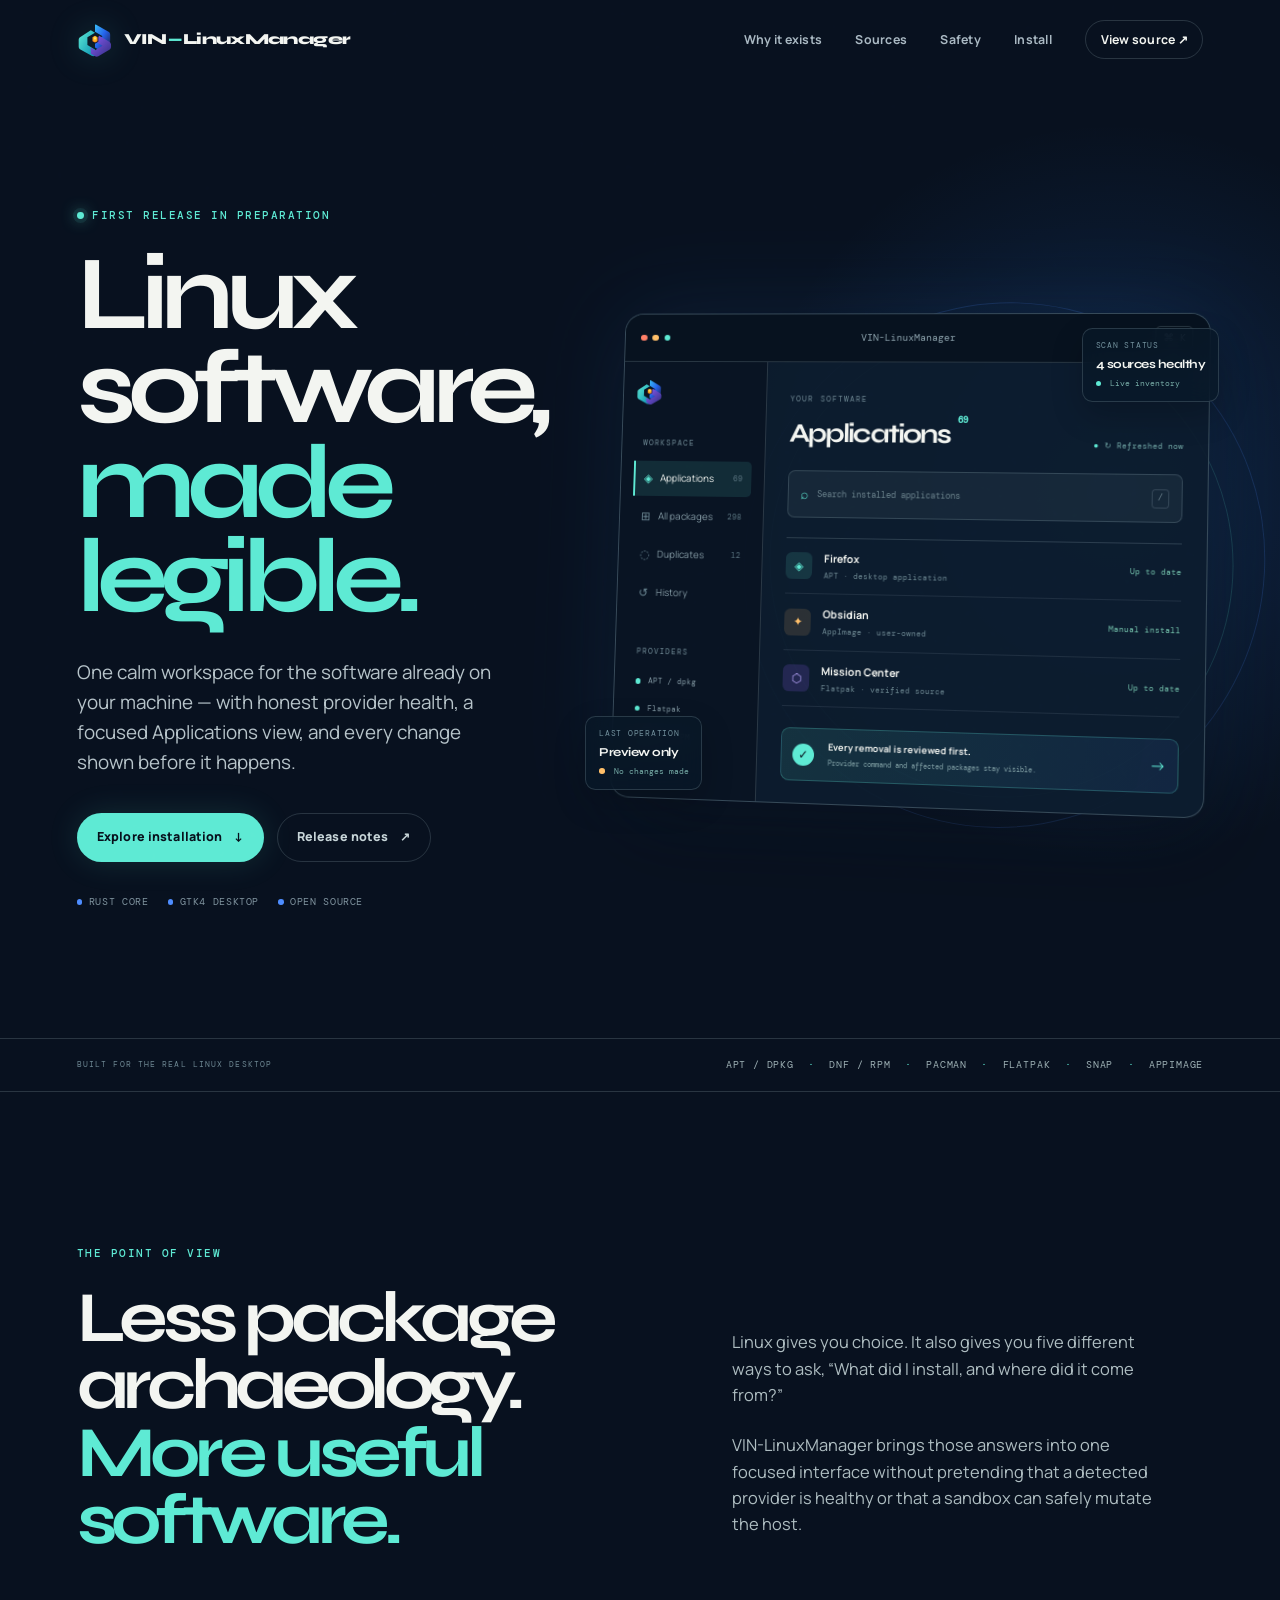
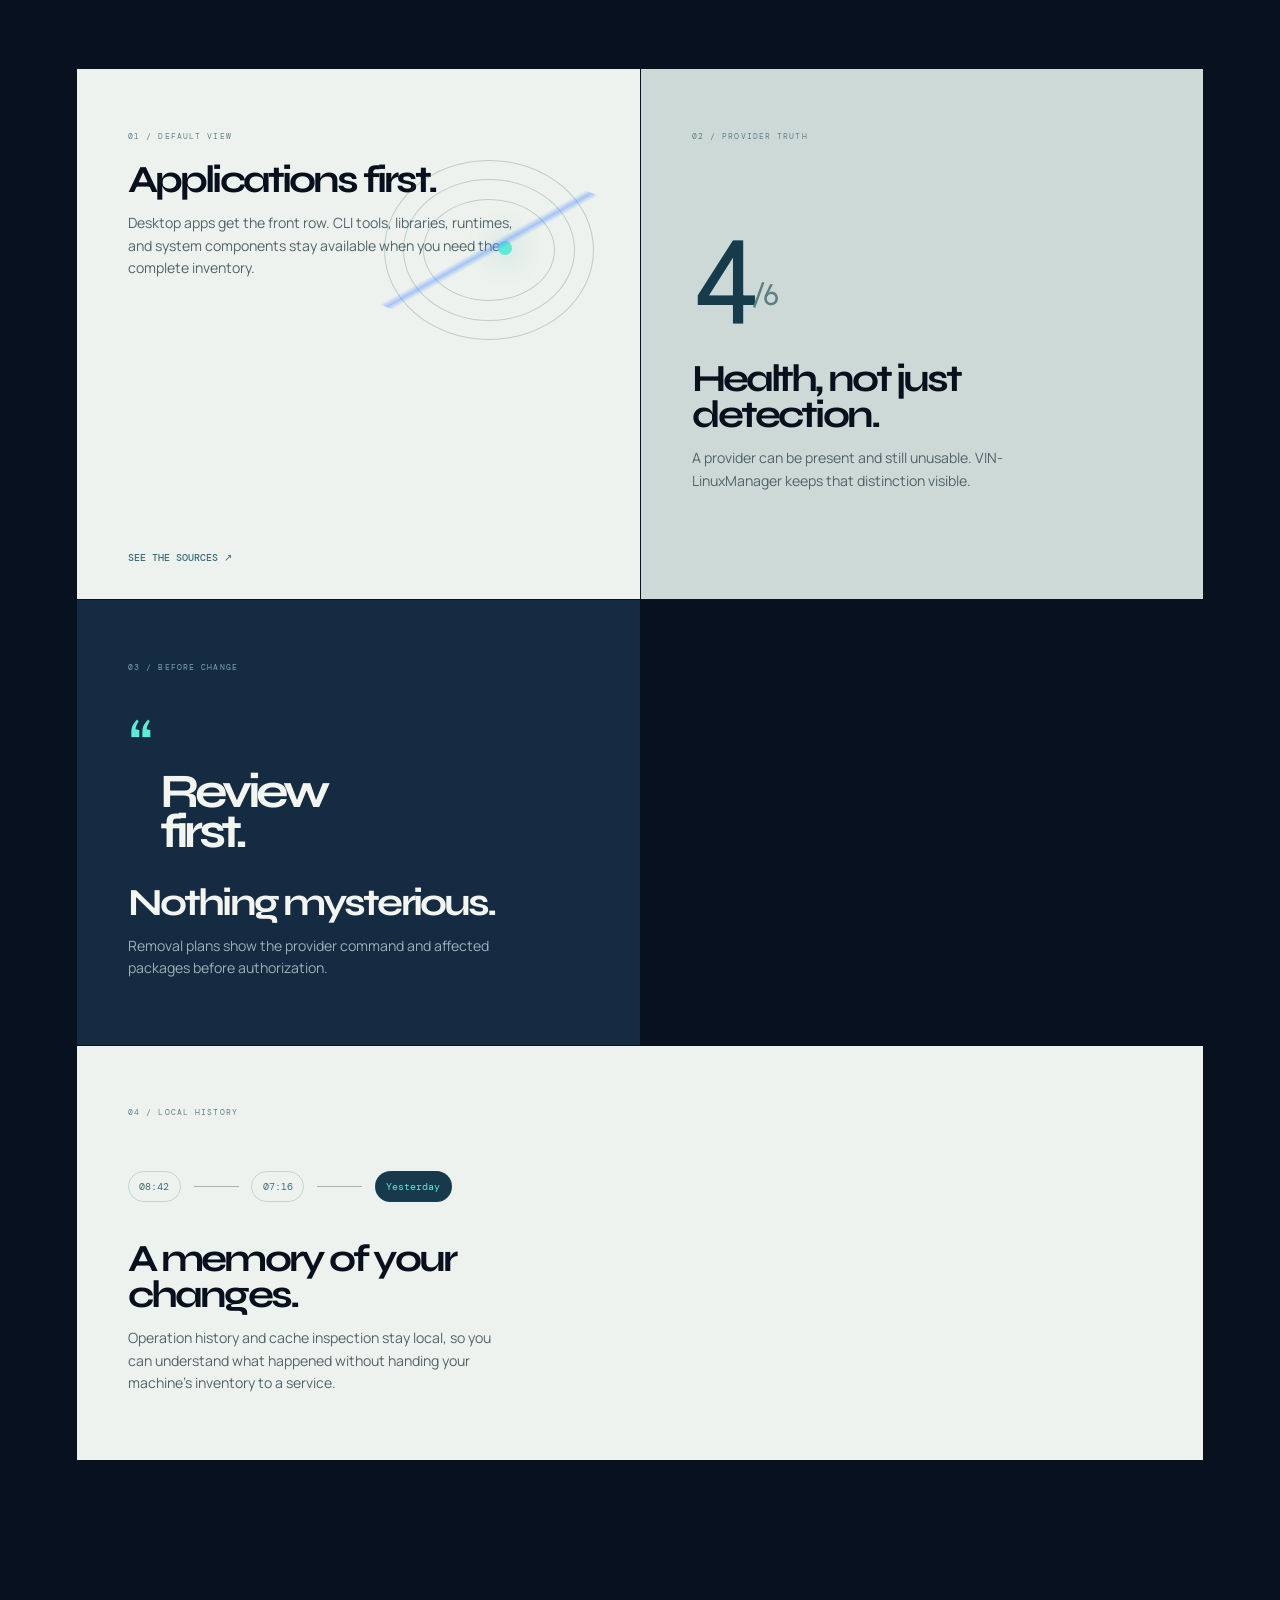
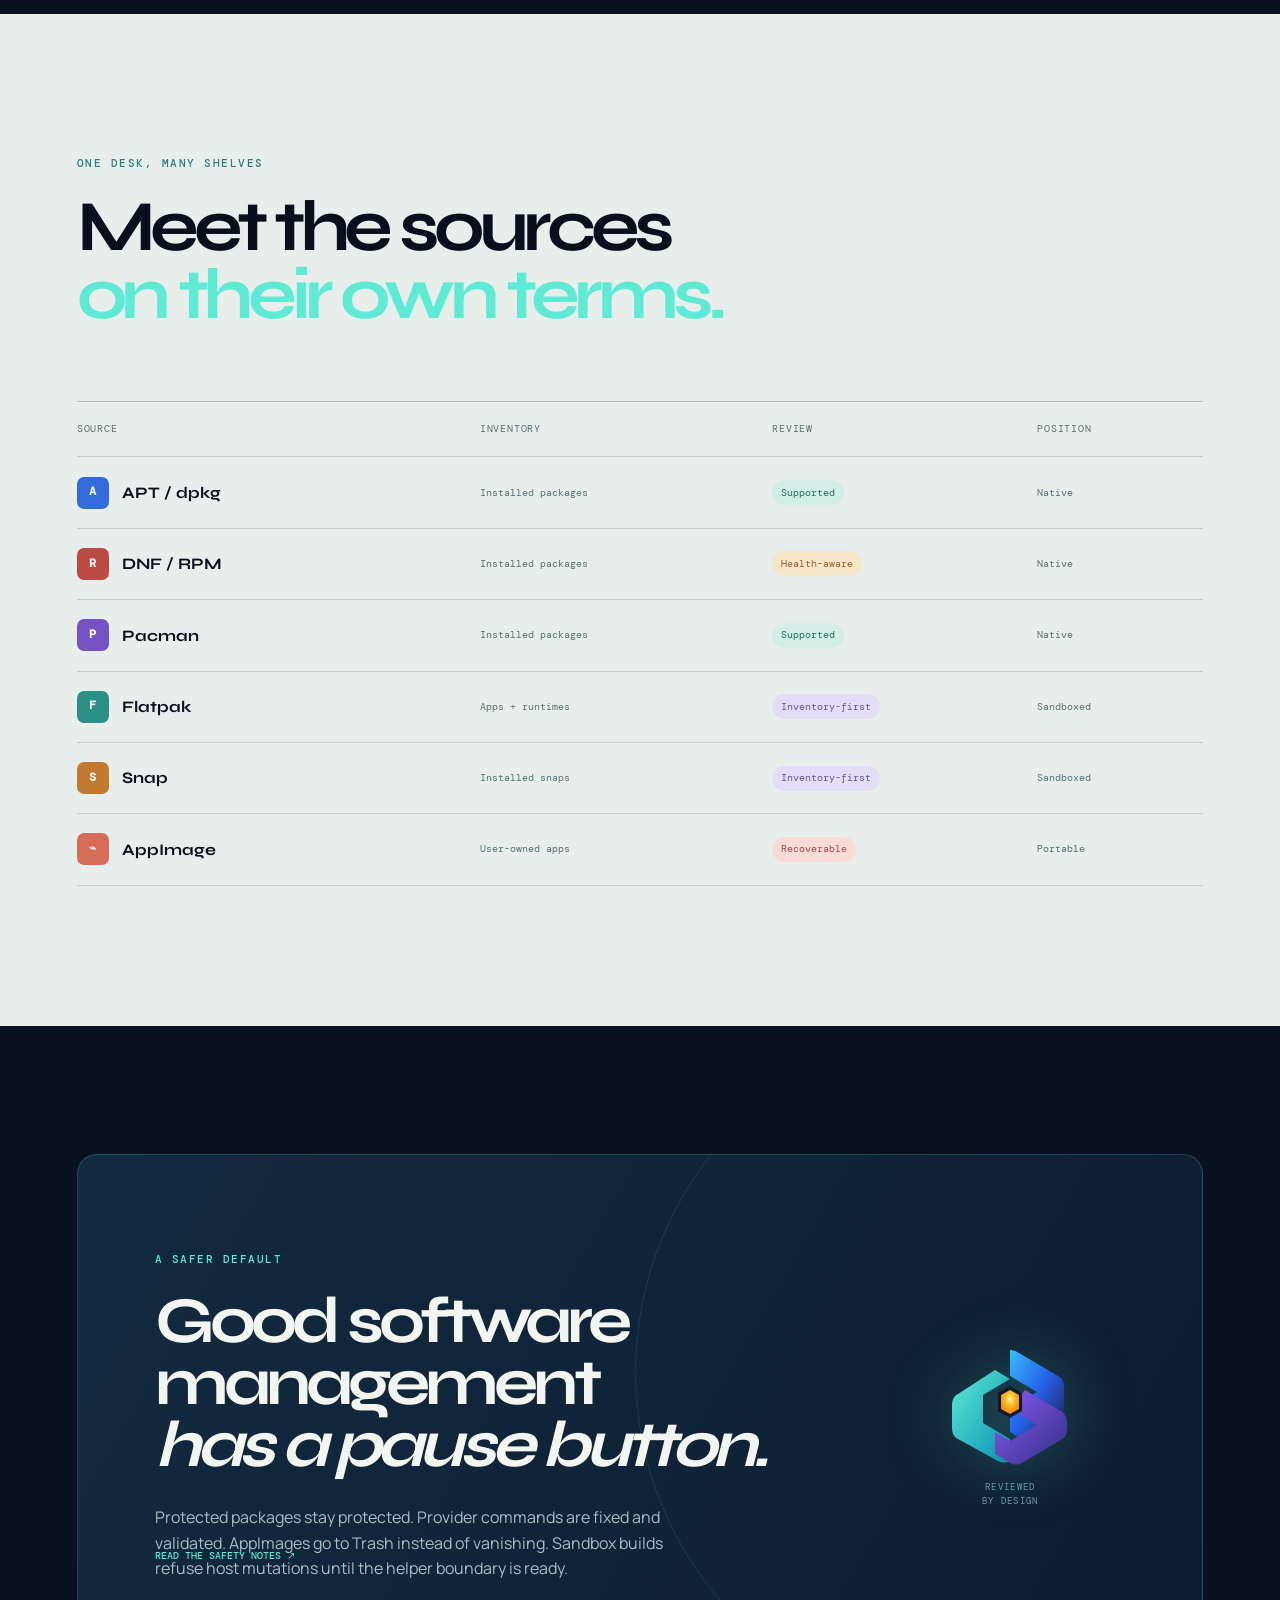
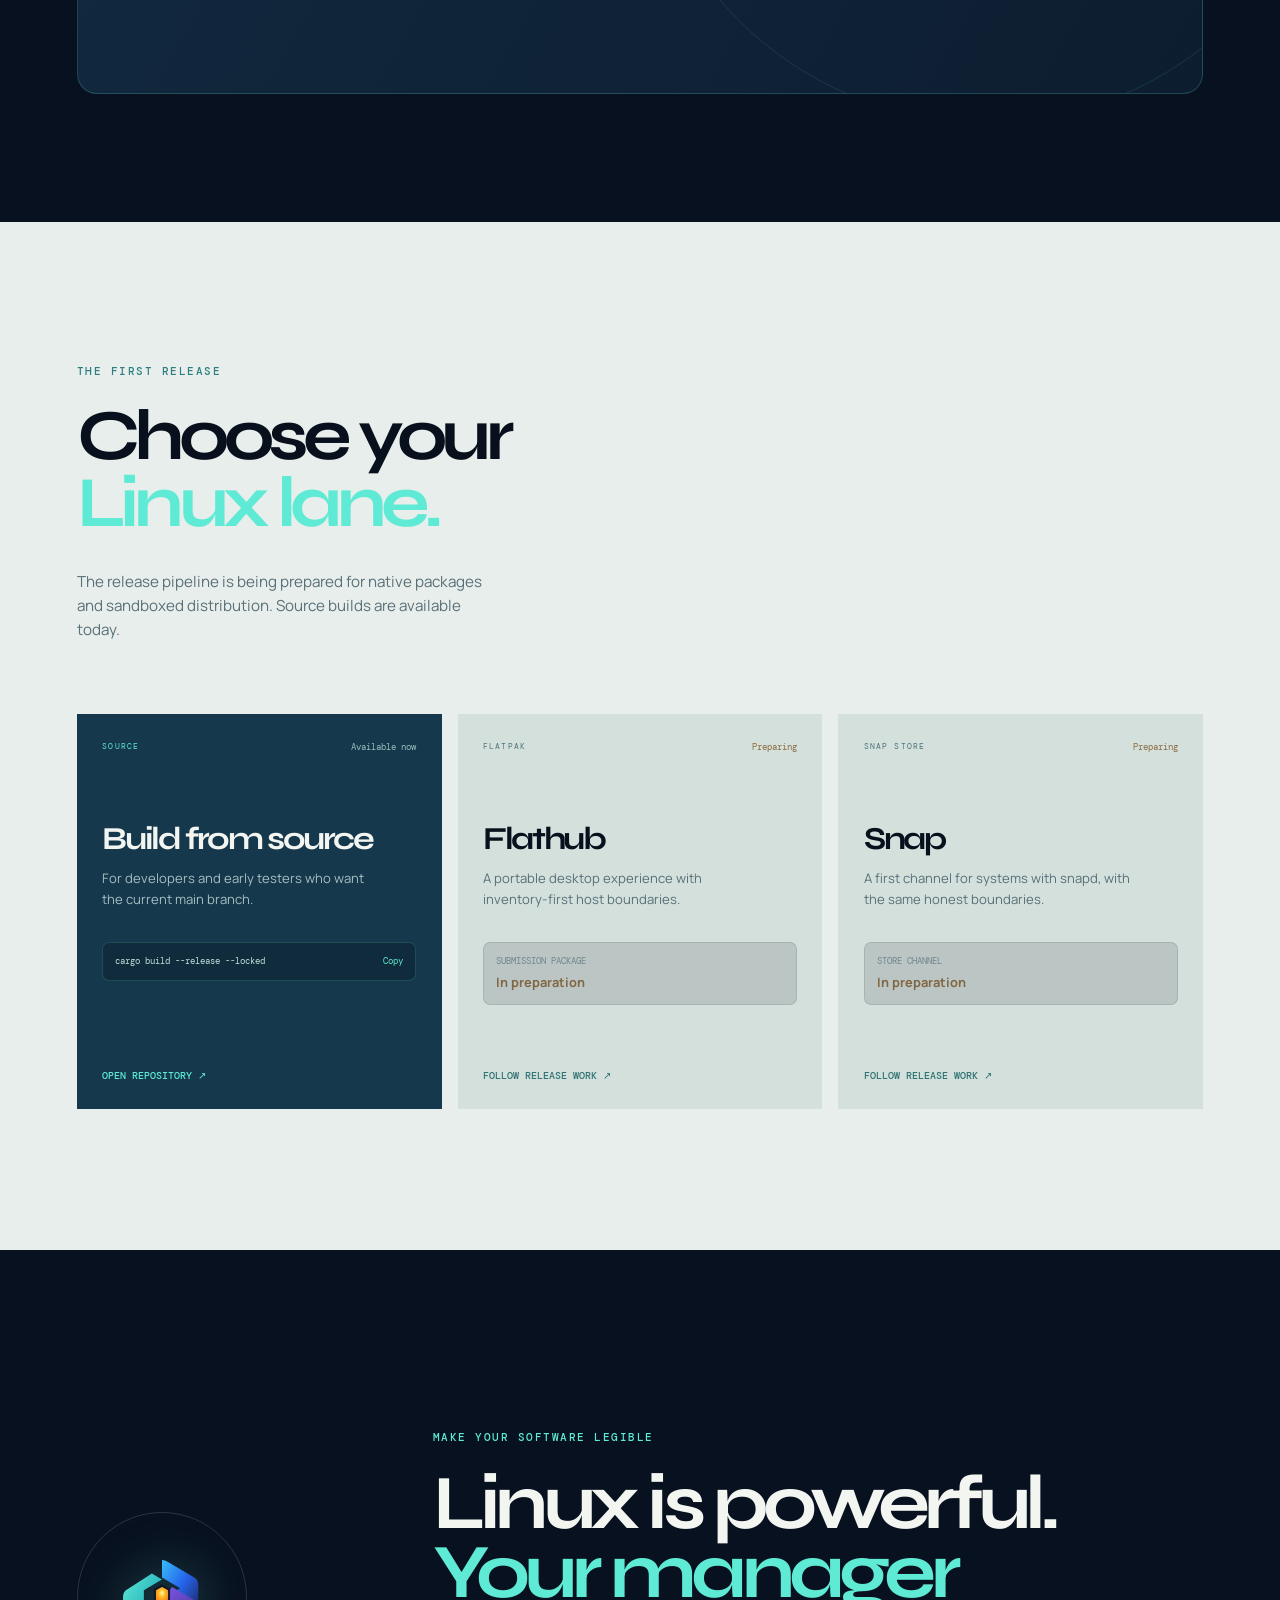
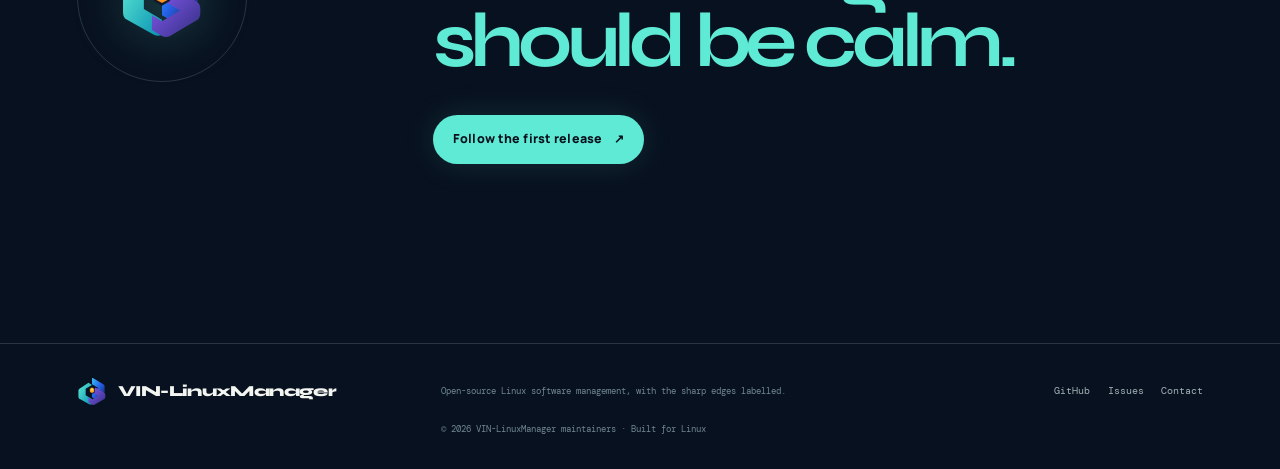
==== website/index.html @ e7233d34 "Prepare VIN-LinuxManager first release and website Add the public product site, GitHub Pages workflo" ====
<!doctype html>
<html lang="en">
  <head>
    <meta charset="utf-8" />
    <meta name="viewport" content="width=device-width, initial-scale=1" />
    <meta name="theme-color" content="#08111f" />
    <meta
      name="description"
      content="VIN-LinuxManager is a focused Linux software manager for discovering, understanding, and safely managing software across native and sandboxed sources."
    />
    <title>VIN-LinuxManager — Linux software, made legible</title>
    <link rel="preconnect" href="https://fonts.googleapis.com" />
    <link rel="preconnect" href="https://fonts.gstatic.com" crossorigin />
    <link
      href="https://fonts.googleapis.com/css2?family=DM+Mono:wght@400;500&family=Manrope:wght@400;500;600;700;800&family=Syne:wght@600;700;800&display=swap"
      rel="stylesheet"
    />
    <link rel="icon" href="assets/vin-linuxmanager-mark.svg" type="image/svg+xml" />
    <link rel="stylesheet" href="styles.css" />
  </head>
  <body>
    <a class="skip-link" href="#main-content">Skip to content</a>
    <div class="site-shell">
      <header class="site-header" data-header>
        <a class="brand" href="#top" aria-label="VIN-LinuxManager home">
          <img src="assets/vin-linuxmanager-mark.svg" alt="" width="36" height="36" />
          <span>VIN<span class="brand-dash">—</span>LinuxManager</span>
        </a>
        <button class="menu-toggle" type="button" aria-expanded="false" aria-controls="site-nav">
          <span>Menu</span>
          <span class="menu-icon" aria-hidden="true"><i></i><i></i></span>
        </button>
        <nav id="site-nav" class="site-nav" aria-label="Main navigation">
          <a href="#why">Why it exists</a>
          <a href="#sources">Sources</a>
          <a href="#safety">Safety</a>
          <a href="#install">Install</a>
          <a class="nav-cta" href="https://github.com/techmigosglobal/LinuxAppManager" target="_blank" rel="noreferrer">View source <span aria-hidden="true">↗</span></a>
        </nav>
      </header>

      <main id="main-content">
        <section class="hero section-pad" id="top">
          <div class="hero-copy reveal">
            <p class="eyebrow"><span class="pulse-dot"></span> First release in preparation</p>
            <h1>Linux software,<br /><em>made legible.</em></h1>
            <p class="hero-lede">
              One calm workspace for the software already on your machine — with
              honest provider health, a focused Applications view, and every
              change shown before it happens.
            </p>
            <div class="hero-actions">
              <a class="button button-primary" href="#install">Explore installation <span aria-hidden="true">↓</span></a>
              <a class="button button-quiet" href="https://github.com/techmigosglobal/LinuxAppManager/releases" target="_blank" rel="noreferrer">Release notes <span aria-hidden="true">↗</span></a>
            </div>
            <div class="hero-meta">
              <span><i></i> Rust core</span>
              <span><i></i> GTK4 desktop</span>
              <span><i></i> Open source</span>
            </div>
          </div>

          <div class="hero-stage reveal reveal-delay-2" aria-label="VIN-LinuxManager interface preview">
            <div class="orbit orbit-one"></div>
            <div class="orbit orbit-two"></div>
            <div class="hero-badge badge-top"><span class="badge-kicker">SCAN STATUS</span><strong>4 sources healthy</strong><span class="badge-signal"><i></i> Live inventory</span></div>
            <div class="app-window" data-tilt>
              <div class="window-bar">
                <div class="window-dots"><i></i><i></i><i></i></div>
                <span>VIN-LinuxManager</span>
                <span class="window-command">⌘ K</span>
              </div>
              <div class="window-body">
                <aside class="window-sidebar">
                  <div class="sidebar-logo"><img src="assets/vin-linuxmanager-mark.svg" alt="" width="28" height="28" /></div>
                  <span class="sidebar-label">WORKSPACE</span>
                  <span class="sidebar-item active"><b>◈</b> Applications <small>69</small></span>
                  <span class="sidebar-item"><b>⊞</b> All packages <small>298</small></span>
                  <span class="sidebar-item"><b>◌</b> Duplicates <small>12</small></span>
                  <span class="sidebar-item"><b>↺</b> History</span>
                  <span class="sidebar-label sidebar-label-bottom">PROVIDERS</span>
                  <span class="provider-mini"><i class="provider-dot green"></i> APT / dpkg</span>
                  <span class="provider-mini"><i class="provider-dot green"></i> Flatpak</span>
                  <span class="provider-mini"><i class="provider-dot amber"></i> DNF / RPM</span>
                </aside>
                <div class="window-content">
                  <div class="content-heading"><div><span class="content-overline">YOUR SOFTWARE</span><h2>Applications <sup>69</sup></h2></div><span class="refresh-chip">↻ Refreshed now</span></div>
                  <div class="search-line"><span>⌕</span><span>Search installed applications</span><kbd>/</kbd></div>
                  <div class="app-list">
                    <div class="app-entry"><span class="app-symbol symbol-cyan">◈</span><span><strong>Firefox</strong><small>APT · desktop application</small></span><em>Up to date</em></div>
                    <div class="app-entry"><span class="app-symbol symbol-amber">✦</span><span><strong>Obsidian</strong><small>AppImage · user-owned</small></span><em>Manual install</em></div>
                    <div class="app-entry"><span class="app-symbol symbol-violet">⬡</span><span><strong>Mission Center</strong><small>Flatpak · verified source</small></span><em>Up to date</em></div>
                  </div>
                  <div class="review-card"><span class="review-icon">✓</span><span><strong>Every removal is reviewed first.</strong><small>Provider command and affected packages stay visible.</small></span><span class="review-arrow">→</span></div>
                </div>
              </div>
            </div>
            <div class="hero-badge badge-bottom"><span class="badge-kicker">LAST OPERATION</span><strong>Preview only</strong><span class="badge-signal"><i class="amber-dot"></i> No changes made</span></div>
          </div>
        </section>

        <div class="source-ribbon" aria-label="Supported software sources">
          <span class="ribbon-label">BUILT FOR THE REAL LINUX DESKTOP</span>
          <div class="ribbon-sources"><span>APT / DPKG</span><b>·</b><span>DNF / RPM</span><b>·</b><span>PACMAN</span><b>·</b><span>FLATPAK</span><b>·</b><span>SNAP</span><b>·</b><span>APPIMAGE</span></div>
        </div>

        <section class="intro section-pad" id="why">
          <div class="section-heading reveal"><p class="eyebrow">The point of view</p><h2>Less package archaeology.<br /><span>More useful software.</span></h2></div>
          <div class="intro-copy reveal reveal-delay-1"><p>Linux gives you choice. It also gives you five different ways to ask, “What did I install, and where did it come from?”</p><p>VIN-LinuxManager brings those answers into one focused interface without pretending that a detected provider is healthy or that a sandbox can safely mutate the host.</p></div>
        </section>

        <section class="feature-grid section-pad">
          <article class="feature-card feature-card-large reveal"><span class="feature-index">01 / DEFAULT VIEW</span><div class="feature-art art-radar"><span></span><span></span><span></span><i></i></div><h3>Applications first.</h3><p>Desktop apps get the front row. CLI tools, libraries, runtimes, and system components stay available when you need the complete inventory.</p><a href="#sources">See the sources <span aria-hidden="true">↗</span></a></article>
          <article class="feature-card reveal reveal-delay-1"><span class="feature-index">02 / PROVIDER TRUTH</span><div class="feature-number">4<span>/6</span></div><h3>Health, not just detection.</h3><p>A provider can be present and still unusable. VIN-LinuxManager keeps that distinction visible.</p></article>
          <article class="feature-card feature-card-dark reveal reveal-delay-2"><span class="feature-index">03 / BEFORE CHANGE</span><div class="feature-quote">“<br /><strong>Review<br />first.</strong></div><h3>Nothing mysterious.</h3><p>Removal plans show the provider command and affected packages before authorization.</p></article>
          <article class="feature-card feature-card-wide reveal"><span class="feature-index">04 / LOCAL HISTORY</span><div class="history-art"><span>08:42</span><i></i><span>07:16</span><i></i><span>Yesterday</span></div><h3>A memory of your changes.</h3><p>Operation history and cache inspection stay local, so you can understand what happened without handing your machine’s inventory to a service.</p></article>
        </section>

        <section class="sources-section section-pad" id="sources">
          <div class="section-heading reveal"><p class="eyebrow">One desk, many shelves</p><h2>Meet the sources<br /><span>on their own terms.</span></h2></div>
          <div class="source-table reveal reveal-delay-1">
            <div class="source-row source-row-head"><span>Source</span><span>Inventory</span><span>Review</span><span>Position</span></div>
            <div class="source-row"><span class="source-name"><i class="source-mark mark-blue">A</i> APT / dpkg</span><span>Installed packages</span><span class="status status-ready">Supported</span><span>Native</span></div>
            <div class="source-row"><span class="source-name"><i class="source-mark mark-red">R</i> DNF / RPM</span><span>Installed packages</span><span class="status status-health">Health-aware</span><span>Native</span></div>
            <div class="source-row"><span class="source-name"><i class="source-mark mark-purple">P</i> Pacman</span><span>Installed packages</span><span class="status status-ready">Supported</span><span>Native</span></div>
            <div class="source-row"><span class="source-name"><i class="source-mark mark-mint">F</i> Flatpak</span><span>Apps + runtimes</span><span class="status status-limited">Inventory-first</span><span>Sandboxed</span></div>
            <div class="source-row"><span class="source-name"><i class="source-mark mark-amber">S</i> Snap</span><span>Installed snaps</span><span class="status status-limited">Inventory-first</span><span>Sandboxed</span></div>
            <div class="source-row"><span class="source-name"><i class="source-mark mark-coral">⌁</i> AppImage</span><span>User-owned apps</span><span class="status status-recover">Recoverable</span><span>Portable</span></div>
          </div>
        </section>

        <section class="safety-section section-pad" id="safety">
          <div class="safety-panel reveal">
            <div class="safety-copy"><p class="eyebrow">A safer default</p><h2>Good software management<br /><em>has a pause button.</em></h2><p>Protected packages stay protected. Provider commands are fixed and validated. AppImages go to Trash instead of vanishing. Sandbox builds refuse host mutations until the helper boundary is ready.</p><a class="text-link" href="https://github.com/techmigosglobal/LinuxAppManager/blob/main/docs/TESTING.md" target="_blank" rel="noreferrer">Read the safety notes <span aria-hidden="true">↗</span></a></div>
            <div class="safety-seal"><img src="assets/vin-linuxmanager-mark.svg" alt="" width="128" height="128" /><span>REVIEWED<br />BY DESIGN</span></div>
          </div>
        </section>

        <section class="install-section section-pad" id="install">
          <div class="section-heading reveal"><p class="eyebrow">The first release</p><h2>Choose your<br /><span>Linux lane.</span></h2><p class="heading-note">The release pipeline is being prepared for native packages and sandboxed distribution. Source builds are available today.</p></div>
          <div class="install-grid reveal reveal-delay-1">
            <article class="install-card install-card-featured"><div class="install-card-top"><span class="install-label">SOURCE</span><span class="install-status">Available now</span></div><h3>Build from source</h3><p>For developers and early testers who want the current main branch.</p><div class="code-block"><code>cargo build --release --locked</code><button class="copy-command" type="button" data-copy="cargo build --release --locked" aria-label="Copy source build command">Copy</button></div><a href="https://github.com/techmigosglobal/LinuxAppManager" target="_blank" rel="noreferrer">Open repository <span aria-hidden="true">↗</span></a></article>
            <article class="install-card"><div class="install-card-top"><span class="install-label">FLATPAK</span><span class="install-status status-planned">Preparing</span></div><h3>Flathub</h3><p>A portable desktop experience with inventory-first host boundaries.</p><div class="install-placeholder"><span>Submission package</span><strong>In preparation</strong></div><a href="https://github.com/techmigosglobal/LinuxAppManager/issues" target="_blank" rel="noreferrer">Follow release work <span aria-hidden="true">↗</span></a></article>
            <article class="install-card"><div class="install-card-top"><span class="install-label">SNAP STORE</span><span class="install-status status-planned">Preparing</span></div><h3>Snap</h3><p>A first channel for systems with snapd, with the same honest boundaries.</p><div class="install-placeholder"><span>Store channel</span><strong>In preparation</strong></div><a href="https://github.com/techmigosglobal/LinuxAppManager/issues" target="_blank" rel="noreferrer">Follow release work <span aria-hidden="true">↗</span></a></article>
          </div>
        </section>

        <section class="closing section-pad">
          <div class="closing-mark reveal"><img src="assets/vin-linuxmanager-mark.svg" alt="VIN-LinuxManager mark" width="86" height="86" /></div>
          <div class="closing-copy reveal reveal-delay-1"><p class="eyebrow">Make your software legible</p><h2>Linux is powerful.<br /><span>Your manager should be calm.</span></h2><a class="button button-primary" href="https://github.com/techmigosglobal/LinuxAppManager" target="_blank" rel="noreferrer">Follow the first release <span aria-hidden="true">↗</span></a></div>
        </section>
      </main>

      <footer class="site-footer section-pad">
        <div class="footer-brand"><img src="assets/vin-linuxmanager-mark.svg" alt="" width="30" height="30" /><span>VIN-LinuxManager</span></div>
        <p>Open-source Linux software management, with the sharp edges labelled.</p>
        <div class="footer-links"><a href="https://github.com/techmigosglobal/LinuxAppManager" target="_blank" rel="noreferrer">GitHub</a><a href="https://github.com/techmigosglobal/LinuxAppManager/issues" target="_blank" rel="noreferrer">Issues</a><a href="https://github.com/techmigosglobal/LinuxAppManager/issues/new" target="_blank" rel="noreferrer">Contact</a></div>
        <small>© 2026 VIN-LinuxManager maintainers · Built for Linux</small>
      </footer>
    </div>
    <script src="script.js" defer></script>
  </body>
</html>
---- website/styles.css ----
:root {
  --ink: #07101c;
  --night: #08111f;
  --night-2: #0d1b2e;
  --paper: #f3f5f1;
  --paper-muted: #b8c3c7;
  --line: rgba(190, 214, 219, .18);
  --cyan: #5eead4;
  --blue: #4e8dff;
  --amber: #ffbf69;
  --coral: #ff8068;
  --display: "Syne", "Avenir Next", sans-serif;
  --body: "Manrope", "Avenir Next", sans-serif;
  --mono: "DM Mono", "SFMono-Regular", monospace;
}

* { box-sizing: border-box; }
html { scroll-behavior: smooth; }
body { margin: 0; background: var(--night); color: var(--paper); font-family: var(--body); font-size: 16px; line-height: 1.6; }
body::before { content: ""; position: fixed; inset: 0; pointer-events: none; opacity: .11; z-index: 20; background-image: url("data:image/svg+xml,%3Csvg viewBox='0 0 180 180' xmlns='http://www.w3.org/2000/svg'%3E%3Cfilter id='n'%3E%3CfeTurbulence type='fractalNoise' baseFrequency='.75' numOctaves='3' stitchTiles='stitch'/%3E%3C/filter%3E%3Crect width='100%25' height='100%25' filter='url(%23n)' opacity='.16'/%3E%3C/svg%3E"); mix-blend-mode: soft-light; }
a { color: inherit; text-decoration: none; }
button { color: inherit; font: inherit; }
.site-shell { overflow: hidden; position: relative; }
.site-shell::before { content: ""; position: absolute; width: 62vw; height: 62vw; right: -18vw; top: 6rem; background: radial-gradient(circle, rgba(46, 137, 255, .18), transparent 66%); pointer-events: none; }
.section-pad { padding-left: clamp(1.35rem, 6vw, 7.5rem); padding-right: clamp(1.35rem, 6vw, 7.5rem); }
.skip-link { position: fixed; top: 1rem; left: 1rem; transform: translateY(-180%); background: var(--cyan); color: var(--ink); padding: .6rem 1rem; z-index: 50; font-weight: 800; }
.skip-link:focus { transform: translateY(0); }
.site-header { align-items: center; display: flex; justify-content: space-between; max-width: 1500px; margin: 0 auto; padding: 1.25rem clamp(1.35rem, 6vw, 7.5rem); position: relative; z-index: 10; }
.brand, .footer-brand { align-items: center; display: inline-flex; gap: .7rem; font-family: var(--display); font-size: .96rem; font-weight: 800; letter-spacing: -.04em; }
.brand img { filter: drop-shadow(0 0 1rem rgba(94, 234, 212, .18)); }
.brand-dash { color: var(--cyan); padding: 0 .1rem; }
.site-nav { align-items: center; display: flex; gap: clamp(1.1rem, 2.6vw, 2.5rem); font-size: .77rem; font-weight: 700; letter-spacing: .02em; }
.site-nav > a:not(.nav-cta) { color: #aab9c3; transition: color .2s ease; }
.site-nav > a:not(.nav-cta):hover, .site-nav > a:not(.nav-cta):focus-visible { color: var(--paper); }
.nav-cta { border: 1px solid var(--line); border-radius: 999px; padding: .55rem .9rem; transition: background .2s ease, border-color .2s ease; }
.nav-cta:hover, .nav-cta:focus-visible { background: rgba(94, 234, 212, .1); border-color: rgba(94, 234, 212, .55); }
.menu-toggle { display: none; background: none; border: 0; }
.hero { align-items: center; display: grid; gap: clamp(3rem, 8vw, 8rem); grid-template-columns: minmax(0, .84fr) minmax(0, 1.16fr); max-width: 1500px; margin: 0 auto; min-height: min(830px, calc(100vh - 4rem)); padding-top: clamp(5rem, 10vw, 9rem); padding-bottom: clamp(5rem, 10vw, 9rem); position: relative; }
.hero-copy { max-width: 620px; position: relative; z-index: 2; }
.eyebrow { align-items: center; color: var(--cyan); display: flex; font-family: var(--mono); font-size: .67rem; font-weight: 500; gap: .55rem; letter-spacing: .14em; margin: 0 0 1.4rem; text-transform: uppercase; }
.pulse-dot { background: var(--cyan); border-radius: 50%; box-shadow: 0 0 0 .25rem rgba(94, 234, 212, .09), 0 0 .9rem rgba(94, 234, 212, .9); height: .43rem; width: .43rem; }
h1, h2, h3, p { margin-top: 0; }
h1, h2, h3 { font-family: var(--display); letter-spacing: -.075em; }
h1 { font-size: clamp(3.8rem, 8.2vw, 8.4rem); line-height: .9; margin-bottom: 2rem; max-width: 850px; }
h1 em, h2 span { color: var(--cyan); font-style: normal; }
.hero-lede { color: #b7c4ca; font-size: clamp(1rem, 1.5vw, 1.18rem); max-width: 510px; }
.hero-actions { display: flex; flex-wrap: wrap; gap: .8rem; margin: 2.2rem 0 2rem; }
.button { align-items: center; border: 1px solid transparent; border-radius: 999px; display: inline-flex; font-size: .78rem; font-weight: 800; gap: .75rem; justify-content: center; letter-spacing: .01em; padding: .85rem 1.2rem; transition: transform .2s ease, background .2s ease, border-color .2s ease; }
.button:hover, .button:focus-visible { transform: translateY(-2px); }
.button-primary { background: var(--cyan); color: var(--ink); box-shadow: 0 0 2rem rgba(94, 234, 212, .13); }
.button-primary:hover, .button-primary:focus-visible { background: #94f5e3; }
.button-quiet { border-color: var(--line); color: #c7d5d8; }
.button-quiet:hover, .button-quiet:focus-visible { border-color: rgba(94, 234, 212, .55); background: rgba(94, 234, 212, .08); }
.hero-meta { color: #7f939e; display: flex; flex-wrap: wrap; font-family: var(--mono); font-size: .65rem; gap: 1.2rem; letter-spacing: .06em; text-transform: uppercase; }
.hero-meta span { align-items: center; display: inline-flex; gap: .4rem; }
.hero-meta i { background: var(--blue); border-radius: 50%; height: .35rem; width: .35rem; }
.hero-stage { min-height: 550px; position: relative; display: grid; place-items: center; }
.app-window { background: rgba(12, 28, 46, .94); border: 1px solid rgba(194, 222, 224, .24); border-radius: 1.2rem; box-shadow: 1rem 2rem 5rem rgba(0, 0, 0, .35), 0 0 6rem rgba(62, 150, 255, .12); max-width: 730px; overflow: hidden; position: relative; transform: perspective(1600px) rotateY(-7deg) rotateX(3deg) rotateZ(1deg); transition: transform .5s cubic-bezier(.2,.8,.2,1); width: 100%; z-index: 2; }
.app-window:hover { transform: perspective(1600px) rotateY(-2deg) rotateX(1deg) rotateZ(0); }
.window-bar { align-items: center; background: rgba(5, 15, 27, .8); border-bottom: 1px solid var(--line); color: #8ca2ac; display: flex; font-family: var(--mono); font-size: .6rem; justify-content: space-between; padding: .75rem 1rem; }
.window-dots { display: flex; gap: .35rem; }
.window-dots i { background: #314556; border-radius: 50%; height: .42rem; width: .42rem; }.window-dots i:first-child { background: var(--coral); }.window-dots i:nth-child(2) { background: var(--amber); }.window-dots i:nth-child(3) { background: var(--cyan); }
.window-command { border: 1px solid var(--line); border-radius: .3rem; padding: .2rem .4rem; }
.window-body { display: grid; grid-template-columns: 150px 1fr; min-height: 390px; }
.window-sidebar { background: rgba(6, 17, 30, .68); border-right: 1px solid var(--line); padding: 1.1rem .8rem; }
.sidebar-logo { margin-bottom: 1.5rem; }.sidebar-logo img { height: 28px; width: 28px; }
.sidebar-label, .content-overline, .feature-index, .install-label, .ribbon-label { color: #6d8792; font-family: var(--mono); font-size: .53rem; letter-spacing: .13em; text-transform: uppercase; }
.sidebar-label { display: block; margin: 0 .55rem .7rem; }.sidebar-label-bottom { margin-top: 2.2rem; }
.sidebar-item, .provider-mini { align-items: center; color: #8197a1; display: flex; font-size: .62rem; gap: .5rem; margin: .18rem 0; padding: .53rem .55rem; }
.sidebar-item b { color: #6c8894; font-size: .75rem; font-weight: 400; }.sidebar-item small { color: #58727e; font-family: var(--mono); font-size: .52rem; margin-left: auto; }.sidebar-item.active { background: rgba(94, 234, 212, .11); border-left: 2px solid var(--cyan); border-radius: 0 .3rem .3rem 0; color: var(--paper); }.sidebar-item.active b { color: var(--cyan); }
.provider-mini { font-family: var(--mono); font-size: .53rem; padding-top: .35rem; padding-bottom: .35rem; }.provider-dot { border-radius: 50%; height: .34rem; width: .34rem; }.provider-dot.green { background: var(--cyan); }.provider-dot.amber { background: var(--amber); }
.window-content { padding: 1.4rem 1.5rem; }.content-heading { align-items: flex-end; display: flex; justify-content: space-between; }.content-heading h2 { font-size: 1.7rem; letter-spacing: -.07em; margin: .2rem 0 1rem; }.content-heading sup { color: var(--cyan); font-family: var(--mono); font-size: .55rem; letter-spacing: 0; margin-left: .2rem; vertical-align: top; }.refresh-chip { color: #72a9a7; font-family: var(--mono); font-size: .52rem; padding-bottom: 1.3rem; }.refresh-chip::before { color: var(--cyan); content: "●"; margin-right: .35rem; }
.search-line { align-items: center; background: rgba(190, 214, 219, .06); border: 1px solid var(--line); border-radius: .45rem; color: #69818b; display: flex; font-family: var(--mono); font-size: .55rem; gap: .55rem; padding: .72rem .75rem; }.search-line span:first-child { color: var(--cyan); font-size: .9rem; }.search-line kbd { border: 1px solid var(--line); border-radius: .2rem; margin-left: auto; padding: .1rem .3rem; }
.app-list { border-top: 1px solid var(--line); margin-top: 1.2rem; }.app-entry { align-items: center; border-bottom: 1px solid rgba(190, 214, 219, .1); display: grid; gap: .7rem; grid-template-columns: 28px 1fr auto; padding: .75rem 0; }.app-symbol { align-items: center; border-radius: .4rem; display: grid; font-size: .75rem; height: 27px; place-items: center; width: 27px; }.symbol-cyan { background: rgba(94, 234, 212, .13); color: var(--cyan); }.symbol-amber { background: rgba(255, 191, 105, .13); color: var(--amber); }.symbol-violet { background: rgba(139, 92, 246, .18); color: #bca8ff; }.app-entry strong, .app-entry small { display: block; }.app-entry strong { font-size: .67rem; }.app-entry small { color: #6c8791; font-family: var(--mono); font-size: .49rem; margin-top: .12rem; }.app-entry em { color: #75c4ae; font-family: var(--mono); font-size: .48rem; font-style: normal; }
.review-card { align-items: center; background: linear-gradient(100deg, rgba(94, 234, 212, .11), rgba(78, 141, 255, .09)); border: 1px solid rgba(94, 234, 212, .24); border-radius: .55rem; display: grid; gap: .6rem; grid-template-columns: 26px 1fr auto; margin-top: 1.3rem; padding: .7rem; }.review-icon { align-items: center; background: var(--cyan); border-radius: 50%; color: var(--ink); display: grid; font-size: .75rem; height: 22px; place-items: center; width: 22px; }.review-card strong, .review-card small { display: block; }.review-card strong { font-size: .58rem; }.review-card small { color: #85a5a9; font-family: var(--mono); font-size: .45rem; margin-top: .12rem; }.review-arrow { color: var(--cyan); }
.hero-badge { backdrop-filter: blur(12px); background: rgba(9, 24, 40, .76); border: 1px solid var(--line); border-radius: .65rem; box-shadow: 0 .8rem 2rem rgba(0, 0, 0, .2); display: grid; gap: .18rem; padding: .7rem .8rem; position: absolute; z-index: 3; }.badge-top { right: -1rem; top: 8%; }.badge-bottom { bottom: 8%; left: -1.5rem; }.badge-kicker { color: #72909c; font-family: var(--mono); font-size: .47rem; letter-spacing: .1em; }.hero-badge strong { font-family: var(--display); font-size: .76rem; letter-spacing: -.04em; }.badge-signal { color: #78ada8; font-family: var(--mono); font-size: .49rem; }.badge-signal i { background: var(--cyan); border-radius: 50%; display: inline-block; height: .35rem; margin-right: .25rem; width: .35rem; }.badge-signal .amber-dot { background: var(--amber); }
.orbit { border: 1px solid rgba(94, 234, 212, .18); border-radius: 50%; position: absolute; transform: rotate(-22deg); }.orbit-one { height: 470px; right: -5%; top: 8%; width: 78%; }.orbit-two { border-color: rgba(78, 141, 255, .18); height: 530px; right: -10%; top: 3%; transform: rotate(36deg); width: 87%; }
.source-ribbon { align-items: center; border-bottom: 1px solid var(--line); border-top: 1px solid var(--line); display: flex; gap: 2rem; justify-content: space-between; max-width: 1500px; margin: 0 auto; padding: 1.1rem clamp(1.35rem, 6vw, 7.5rem); }.ribbon-sources { color: #9cafb3; display: flex; flex-wrap: wrap; font-family: var(--mono); font-size: .63rem; gap: .9rem; letter-spacing: .08em; }.ribbon-sources b { color: var(--cyan); font-weight: 400; }
.intro { display: grid; gap: 5rem; grid-template-columns: 1.1fr .9fr; max-width: 1500px; margin: 0 auto; padding-top: clamp(6rem, 12vw, 11rem); padding-bottom: clamp(5rem, 9vw, 8rem); }.section-heading h2 { font-size: clamp(2.8rem, 5.6vw, 6rem); line-height: .94; margin: 0; }.intro-copy { align-self: end; color: #aebdc1; font-size: 1.03rem; max-width: 430px; }.intro-copy p + p { margin-top: 1.5rem; }
.feature-grid { display: grid; gap: 1px; grid-template-columns: repeat(2, minmax(0, 1fr)); max-width: 1500px; margin: 0 auto; padding-bottom: clamp(6rem, 12vw, 11rem); }.feature-card { background: #eef2ee; color: var(--ink); min-height: 365px; padding: clamp(1.5rem, 4vw, 3.8rem); position: relative; }.feature-card:nth-child(2) { background: #ccd9d7; }.feature-card-large { min-height: 530px; }.feature-card-dark { background: #152b42; color: var(--paper); }.feature-card-wide { grid-column: span 2; min-height: 290px; }.feature-index { color: #63808a; }.feature-card-dark .feature-index { color: #7ca5ac; }.feature-card h3 { font-size: clamp(1.75rem, 3vw, 3.2rem); line-height: .95; margin: 1rem 0 .85rem; max-width: 420px; }.feature-card p { color: #50636a; font-size: .88rem; max-width: 385px; }.feature-card-dark p { color: #9cb2b6; }.feature-card a, .install-card a, .text-link { bottom: 2.1rem; color: #3b6e79; font-family: var(--mono); font-size: .63rem; font-weight: 500; position: absolute; text-transform: uppercase; }.feature-card-dark a, .text-link { color: var(--cyan); }
.art-radar { height: 180px; position: absolute; right: 8%; top: 17%; width: 210px; }.art-radar span { border: 1px solid rgba(40, 96, 102, .25); border-radius: 50%; inset: 0; position: absolute; }.art-radar span:nth-child(2) { inset: 19px; }.art-radar span:nth-child(3) { inset: 39px; }.art-radar i { background: var(--cyan); border-radius: 50%; box-shadow: 0 0 2rem rgba(41, 166, 159, .8); height: 14px; left: 54%; position: absolute; top: 45%; width: 14px; }.art-radar::after { background: linear-gradient(130deg, transparent 48%, rgba(78, 141, 255, .45) 50%, transparent 52%); content: ""; inset: 0; position: absolute; transform: rotate(21deg); }
.feature-number { color: #163b4b; font-family: var(--display); font-size: clamp(5rem, 10vw, 9rem); letter-spacing: -.13em; line-height: .85; margin: 4rem 0 2.6rem; }.feature-number span { color: #5b7e83; font-size: 2rem; letter-spacing: -.08em; margin-left: .5rem; }.feature-quote { color: var(--cyan); font-family: var(--display); font-size: 4.6rem; line-height: .68; margin: 2.8rem 0 2rem; }.feature-quote strong { color: var(--paper); display: block; font-size: 3rem; letter-spacing: -.1em; line-height: .84; margin-left: 2rem; }.history-art { align-items: center; display: flex; gap: .8rem; margin: 3rem 0 2.4rem; }.history-art span { border: 1px solid rgba(44, 89, 96, .2); border-radius: 999px; color: #456a72; font-family: var(--mono); font-size: .63rem; padding: .42rem .65rem; }.history-art span:last-child { background: #163a4c; color: var(--cyan); }.history-art i { background: #a1b4b3; height: 1px; width: 45px; }
.sources-section { background: #e8eeeb; color: var(--ink); margin: 0 auto; max-width: 1500px; padding-top: clamp(6rem, 11vw, 10rem); padding-bottom: clamp(6rem, 11vw, 10rem); }.sources-section .eyebrow { color: #2d7e80; }.source-table { border-top: 1px solid rgba(7, 16, 28, .22); margin-top: 4.5rem; }.source-row { align-items: center; border-bottom: 1px solid rgba(7, 16, 28, .15); display: grid; gap: 1rem; grid-template-columns: 1.4fr 1fr .9fr .6fr; padding: 1.2rem 0; }.source-row-head { color: #688087; font-family: var(--mono); font-size: .6rem; letter-spacing: .08em; text-transform: uppercase; }.source-row > span:not(.source-name) { color: #567078; font-family: var(--mono); font-size: .63rem; }.source-name { align-items: center; display: flex; font-family: var(--display); font-size: 1rem; font-weight: 700; gap: .8rem; }.source-mark { align-items: center; border-radius: .45rem; color: white; display: inline-grid; font-family: var(--mono); font-size: .72rem; font-style: normal; height: 32px; place-items: center; width: 32px; }.mark-blue { background: #346bdb; }.mark-red { background: #ba4a43; }.mark-purple { background: #7752c5; }.mark-mint { background: #2d9087; }.mark-amber { background: #c27a31; }.mark-coral { background: #d66c5a; }.status { border-radius: 999px; display: inline-block; justify-self: start; padding: .28rem .55rem; }.status-ready { background: #d2eee6; color: #216d60 !important; }.status-health { background: #f7e6c8; color: #936028 !important; }.status-limited { background: #e4ddf8; color: #66519a !important; }.status-recover { background: #f9dcd7; color: #a64b3f !important; }
.safety-section { max-width: 1500px; margin: 0 auto; padding-top: clamp(5rem, 10vw, 9rem); padding-bottom: clamp(5rem, 10vw, 9rem); }.safety-panel { align-items: center; background: linear-gradient(120deg, #122a40, #0d1d30); border: 1px solid rgba(94, 234, 212, .2); border-radius: 1.25rem; display: flex; justify-content: space-between; min-height: 540px; overflow: hidden; padding: clamp(2rem, 6vw, 7rem); position: relative; }.safety-panel::after { border: 1px solid rgba(94, 234, 212, .12); border-radius: 50%; content: ""; height: 700px; position: absolute; right: -12%; top: -25%; width: 700px; }.safety-copy { max-width: 670px; position: relative; z-index: 1; }.safety-copy h2 { font-size: clamp(2.7rem, 5.1vw, 5.3rem); line-height: .95; margin-bottom: 1.8rem; }.safety-copy p:not(.eyebrow) { color: #a8bec1; max-width: 510px; }.safety-seal { align-items: center; display: flex; flex-direction: column; gap: .8rem; margin-right: 4vw; position: relative; z-index: 1; }.safety-seal img { filter: drop-shadow(0 0 2rem rgba(94, 234, 212, .25)); }.safety-seal span { color: #6a99a0; font-family: var(--mono); font-size: .56rem; letter-spacing: .15em; line-height: 1.5; text-align: center; }
.install-section { background: #e8eeeb; color: var(--ink); max-width: 1500px; margin: 0 auto; padding-top: clamp(6rem, 11vw, 10rem); padding-bottom: clamp(6rem, 11vw, 10rem); }.install-section .eyebrow { color: #2d7e80; }.heading-note { color: #597078; font-size: .95rem; margin: 2rem 0 0; max-width: 420px; }.install-grid { display: grid; gap: 1rem; grid-template-columns: repeat(3, minmax(0, 1fr)); margin-top: 4.5rem; }.install-card { background: #d4e0dc; min-height: 395px; padding: 1.6rem; position: relative; }.install-card-featured { background: #15384c; color: var(--paper); }.install-card-top { align-items: center; display: flex; justify-content: space-between; }.install-card .install-label { color: #4f747b; }.install-card-featured .install-label { color: var(--cyan); }.install-status { color: #3d706d; font-family: var(--mono); font-size: .55rem; }.install-card-featured .install-status { color: #97c2bb; }.status-planned { color: #8b6a3f; }.install-card h3 { font-size: 2rem; line-height: .95; margin: 4.4rem 0 .8rem; }.install-card p { color: #577079; font-size: .82rem; max-width: 270px; }.install-card-featured p { color: #a6bec1; }.code-block, .install-placeholder { align-items: center; background: rgba(4, 14, 24, .12); border: 1px solid rgba(7, 16, 28, .1); border-radius: .45rem; display: flex; gap: .5rem; justify-content: space-between; margin-top: 2rem; padding: .72rem; }.install-card-featured .code-block { background: rgba(0, 0, 0, .22); border-color: rgba(94, 234, 212, .18); }.code-block code { color: #325965; font-family: var(--mono); font-size: .56rem; overflow-wrap: anywhere; }.install-card-featured .code-block code { color: #c1e3dd; }.copy-command { background: none; border: 0; color: #43807f; cursor: pointer; font-family: var(--mono); font-size: .55rem; padding: 0; }.copy-command:hover, .copy-command:focus-visible { color: var(--ink); }.install-card-featured .copy-command { color: var(--cyan); }.install-placeholder { align-items: flex-start; flex-direction: column; gap: .2rem; }.install-placeholder span { color: #71888d; font-family: var(--mono); font-size: .56rem; text-transform: uppercase; }.install-placeholder strong { color: #816642; font-size: .8rem; }.install-card a { bottom: 1.6rem; color: #2e7272; }.install-card-featured a { color: var(--cyan); }
.closing { align-items: center; display: grid; gap: 3rem; grid-template-columns: .4fr 1fr; max-width: 1500px; margin: 0 auto; padding-top: clamp(7rem, 14vw, 13rem); padding-bottom: clamp(7rem, 14vw, 13rem); }.closing-mark { align-items: center; border: 1px solid var(--line); border-radius: 50%; display: grid; height: 170px; justify-items: center; width: 170px; }.closing-mark img { filter: drop-shadow(0 0 1.5rem rgba(94, 234, 212, .25)); }.closing-copy h2 { font-size: clamp(3rem, 6vw, 6.7rem); line-height: .9; margin-bottom: 2.4rem; }.site-footer { align-items: center; border-top: 1px solid var(--line); display: grid; gap: 1rem 2rem; grid-template-columns: 1fr 1.2fr 1fr; margin: 0 auto; max-width: 1500px; padding-top: 2rem; padding-bottom: 2rem; }.site-footer p, .site-footer small { color: #718791; font-family: var(--mono); font-size: .58rem; margin: 0; }.footer-links { display: flex; gap: 1.1rem; justify-content: flex-end; }.footer-links a { color: #a1b3b6; font-family: var(--mono); font-size: .6rem; }.footer-links a:hover, .footer-links a:focus-visible { color: var(--cyan); }.site-footer small { grid-column: 2 / -1; }
.reveal { opacity: 0; transform: translateY(22px); transition: opacity .7s ease, transform .7s cubic-bezier(.2,.8,.2,1); }.reveal.is-visible { opacity: 1; transform: translateY(0); }.reveal-delay-1 { transition-delay: .12s; }.reveal-delay-2 { transition-delay: .24s; }
@media (max-width: 960px) { .hero { gap: 3rem; grid-template-columns: 1fr; padding-top: 5rem; }.hero-copy { max-width: 720px; }.hero-stage { min-height: 500px; }.app-window { max-width: 700px; }.badge-top { right: 2%; }.badge-bottom { left: 2%; }.intro { gap: 3rem; grid-template-columns: 1fr; }.source-ribbon { align-items: flex-start; flex-direction: column; gap: .8rem; }.safety-panel { align-items: flex-start; flex-direction: column; gap: 3rem; }.safety-seal { align-self: flex-end; margin: 0 4vw 0 0; }.install-grid { grid-template-columns: 1fr 1fr; }.install-card-featured { grid-column: span 2; }.site-footer { grid-template-columns: 1fr 1fr; }.site-footer p { grid-column: 1 / -1; }.site-footer small { grid-column: 1 / -1; }.footer-links { justify-content: flex-end; } }
@media (max-width: 650px) { .site-header { padding-top: 1rem; }.menu-toggle { align-items: center; display: flex; gap: .7rem; font-family: var(--mono); font-size: .62rem; letter-spacing: .08em; text-transform: uppercase; }.menu-icon { display: grid; gap: .25rem; }.menu-icon i { background: var(--cyan); display: block; height: 1px; width: 19px; }.site-nav { background: #0d1b2e; border: 1px solid var(--line); border-radius: .7rem; display: none; flex-direction: column; gap: 1.1rem; padding: 1.1rem; position: absolute; right: 1.35rem; top: 4rem; width: min(260px, calc(100vw - 2.7rem)); }.site-nav.is-open { display: flex; }.site-nav .nav-cta { width: 100%; text-align: center; }.hero { min-height: auto; padding-top: 5rem; }.hero-stage { min-height: 390px; }.app-window { border-radius: .8rem; transform: none; }.window-body { grid-template-columns: 1fr; }.window-sidebar { display: none; }.window-content { padding: 1rem; }.app-entry em { display: none; }.hero-badge { padding: .55rem; }.badge-top { right: -0.5rem; top: 2%; }.badge-bottom { bottom: 1%; left: -0.5rem; }.orbit { opacity: .6; }.orbit-one { height: 320px; width: 100%; }.orbit-two { height: 360px; width: 110%; }.feature-grid { grid-template-columns: 1fr; }.feature-card, .feature-card-large { min-height: 390px; }.feature-card-wide { grid-column: auto; }.art-radar { opacity: .55; right: 2%; top: 10%; }.source-row { grid-template-columns: 1.4fr .8fr; }.source-row-head { display: none; }.source-row > span:nth-child(2) { grid-column: 1; }.source-row > span:nth-child(3) { grid-column: 2; grid-row: 1 / span 2; }.source-row > span:last-child { grid-column: 1; }.source-name { font-size: .88rem; }.install-grid { grid-template-columns: 1fr; }.install-card-featured { grid-column: auto; }.closing { grid-template-columns: 1fr; }.site-footer { display: flex; flex-wrap: wrap; }.site-footer p { flex-basis: 100%; }.footer-links { margin-left: auto; }.site-footer small { flex-basis: 100%; } }
@media (prefers-reduced-motion: reduce) { html { scroll-behavior: auto; } *, *::before, *::after { animation-duration: .01ms !important; animation-iteration-count: 1 !important; scroll-behavior: auto !important; transition-duration: .01ms !important; }.reveal { opacity: 1; transform: none; } }
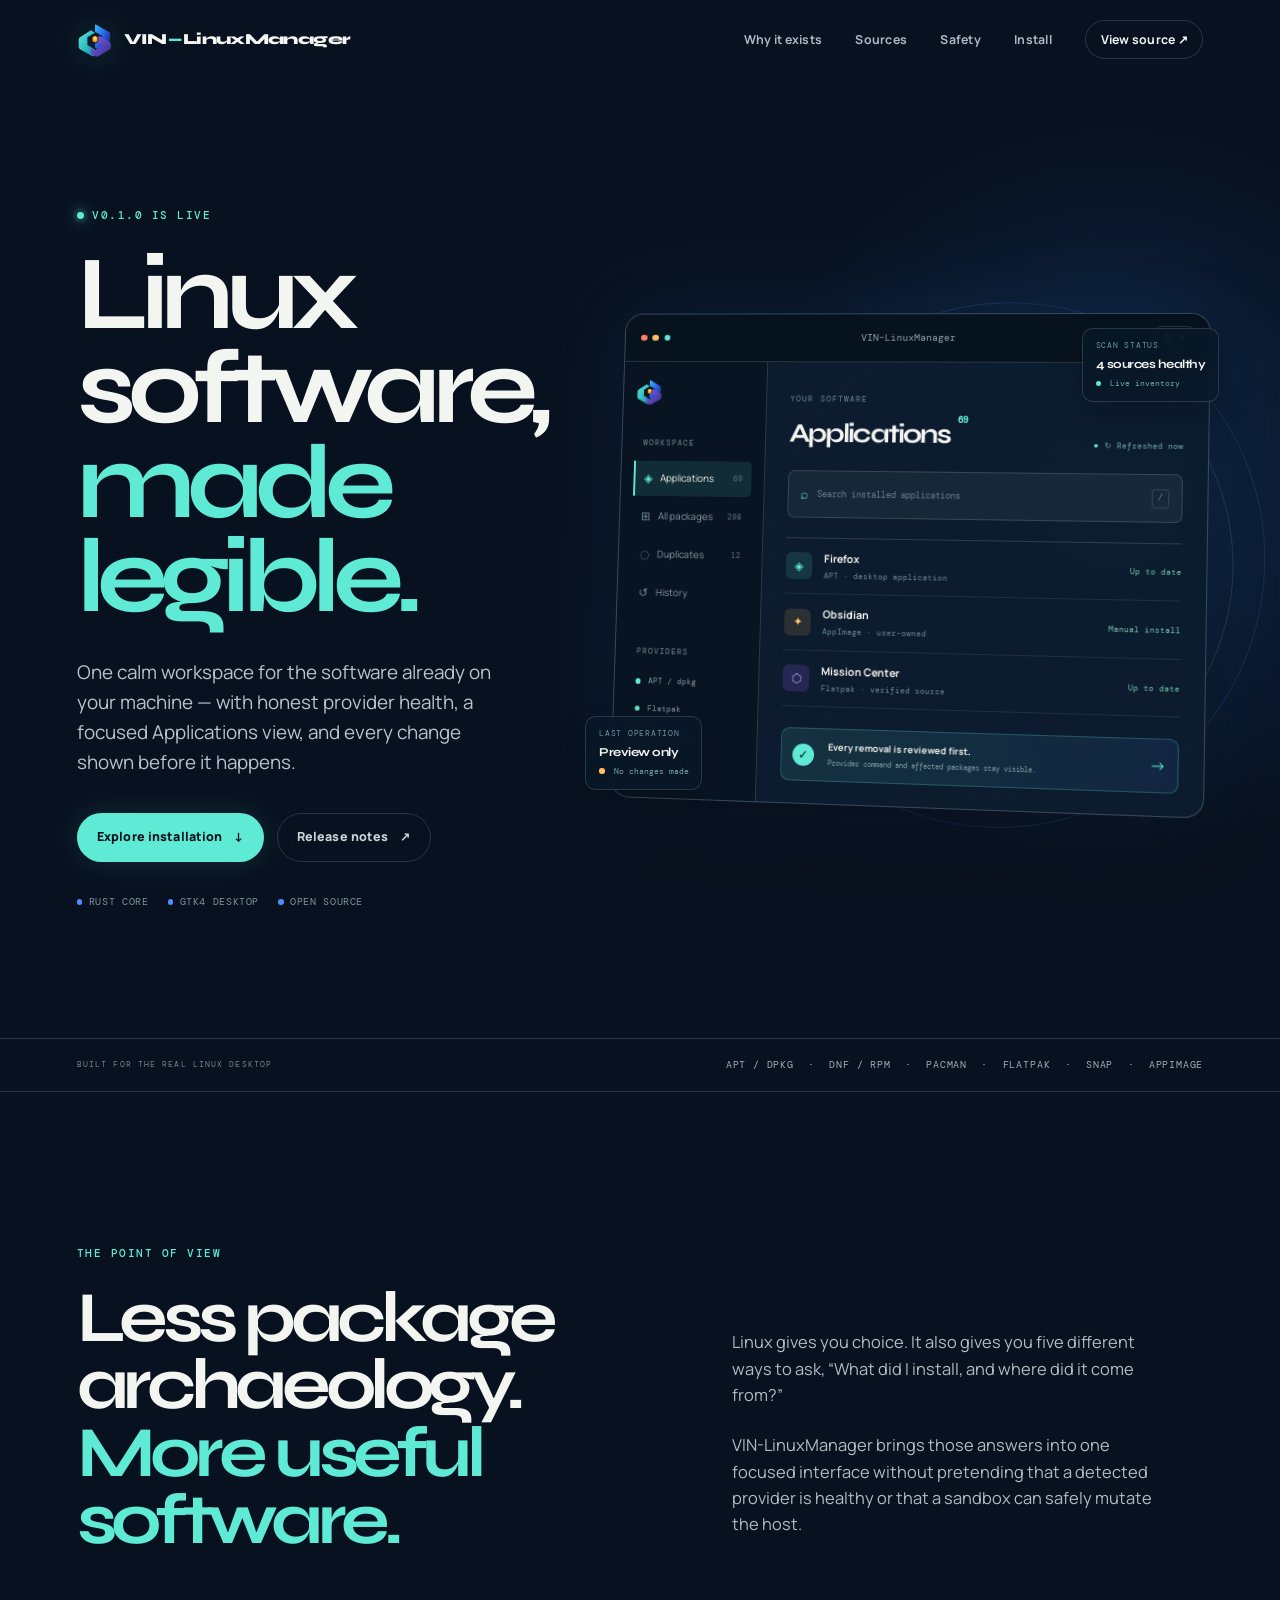
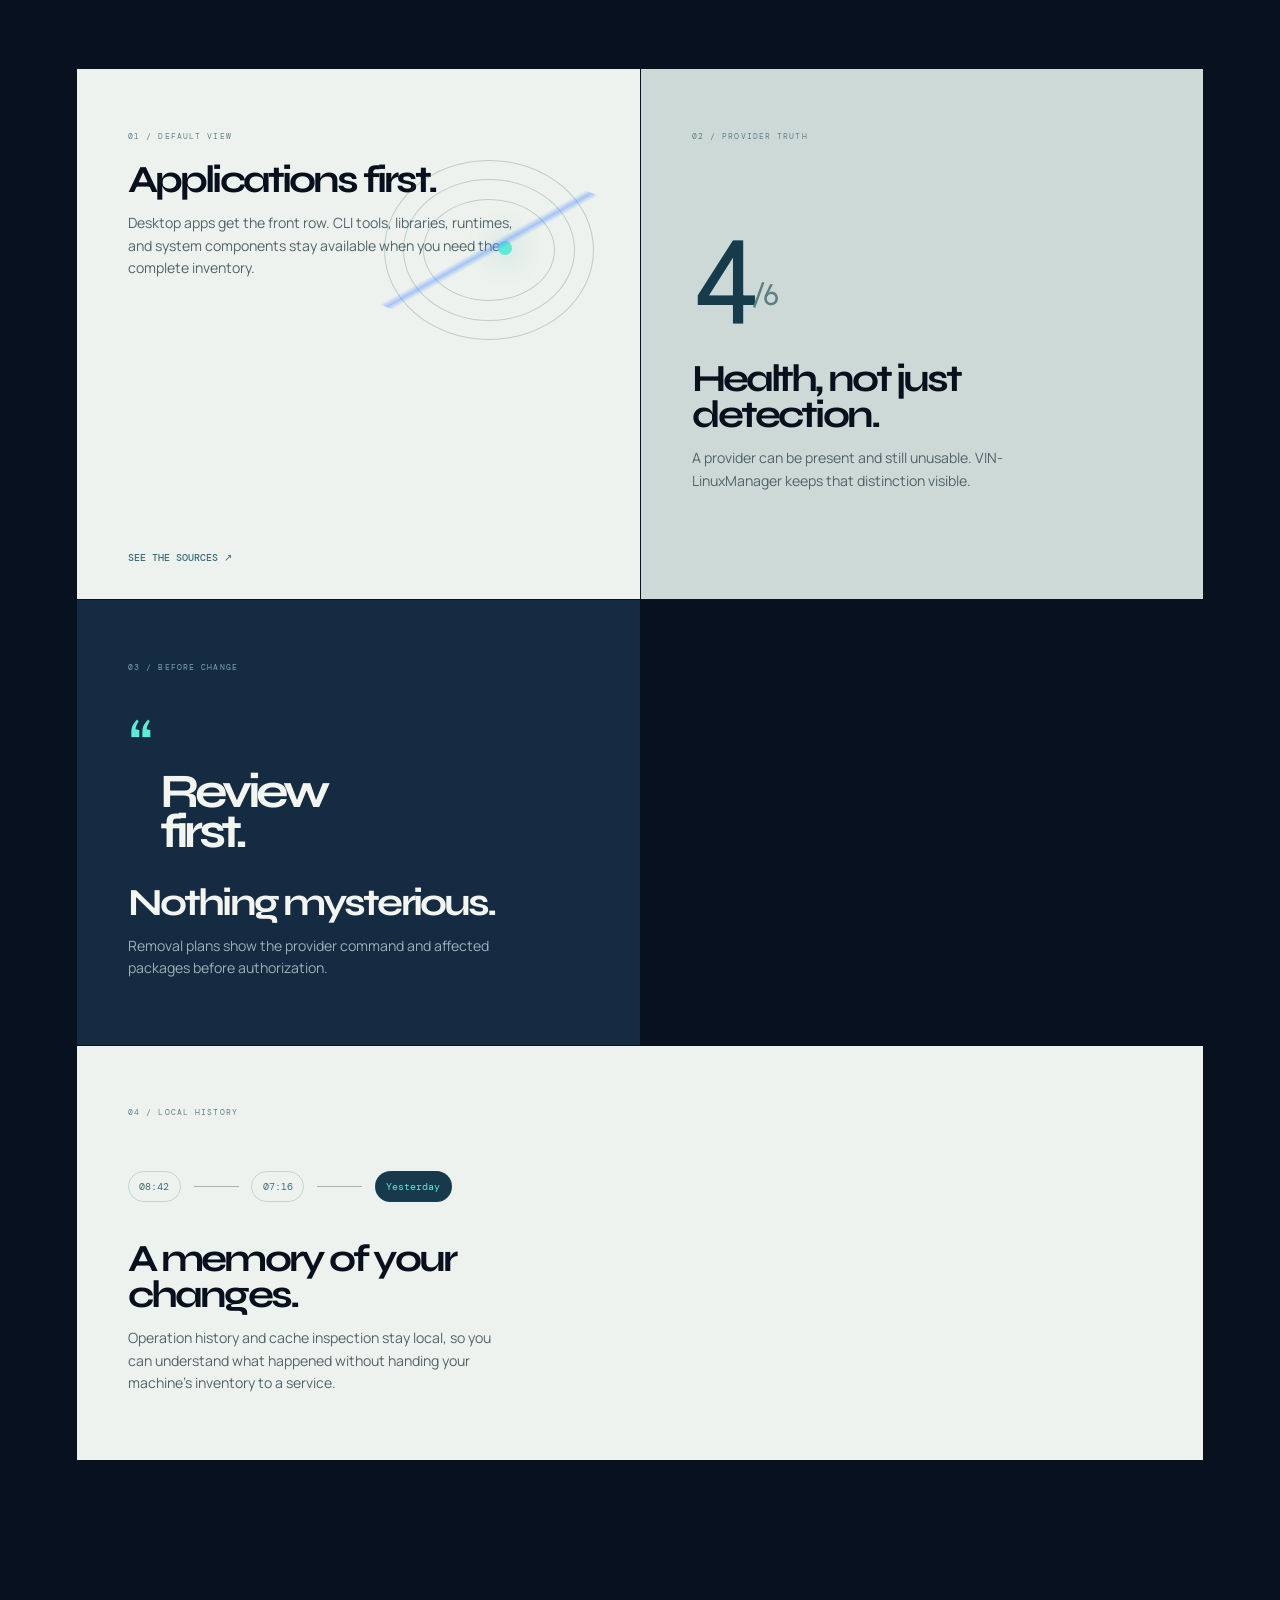
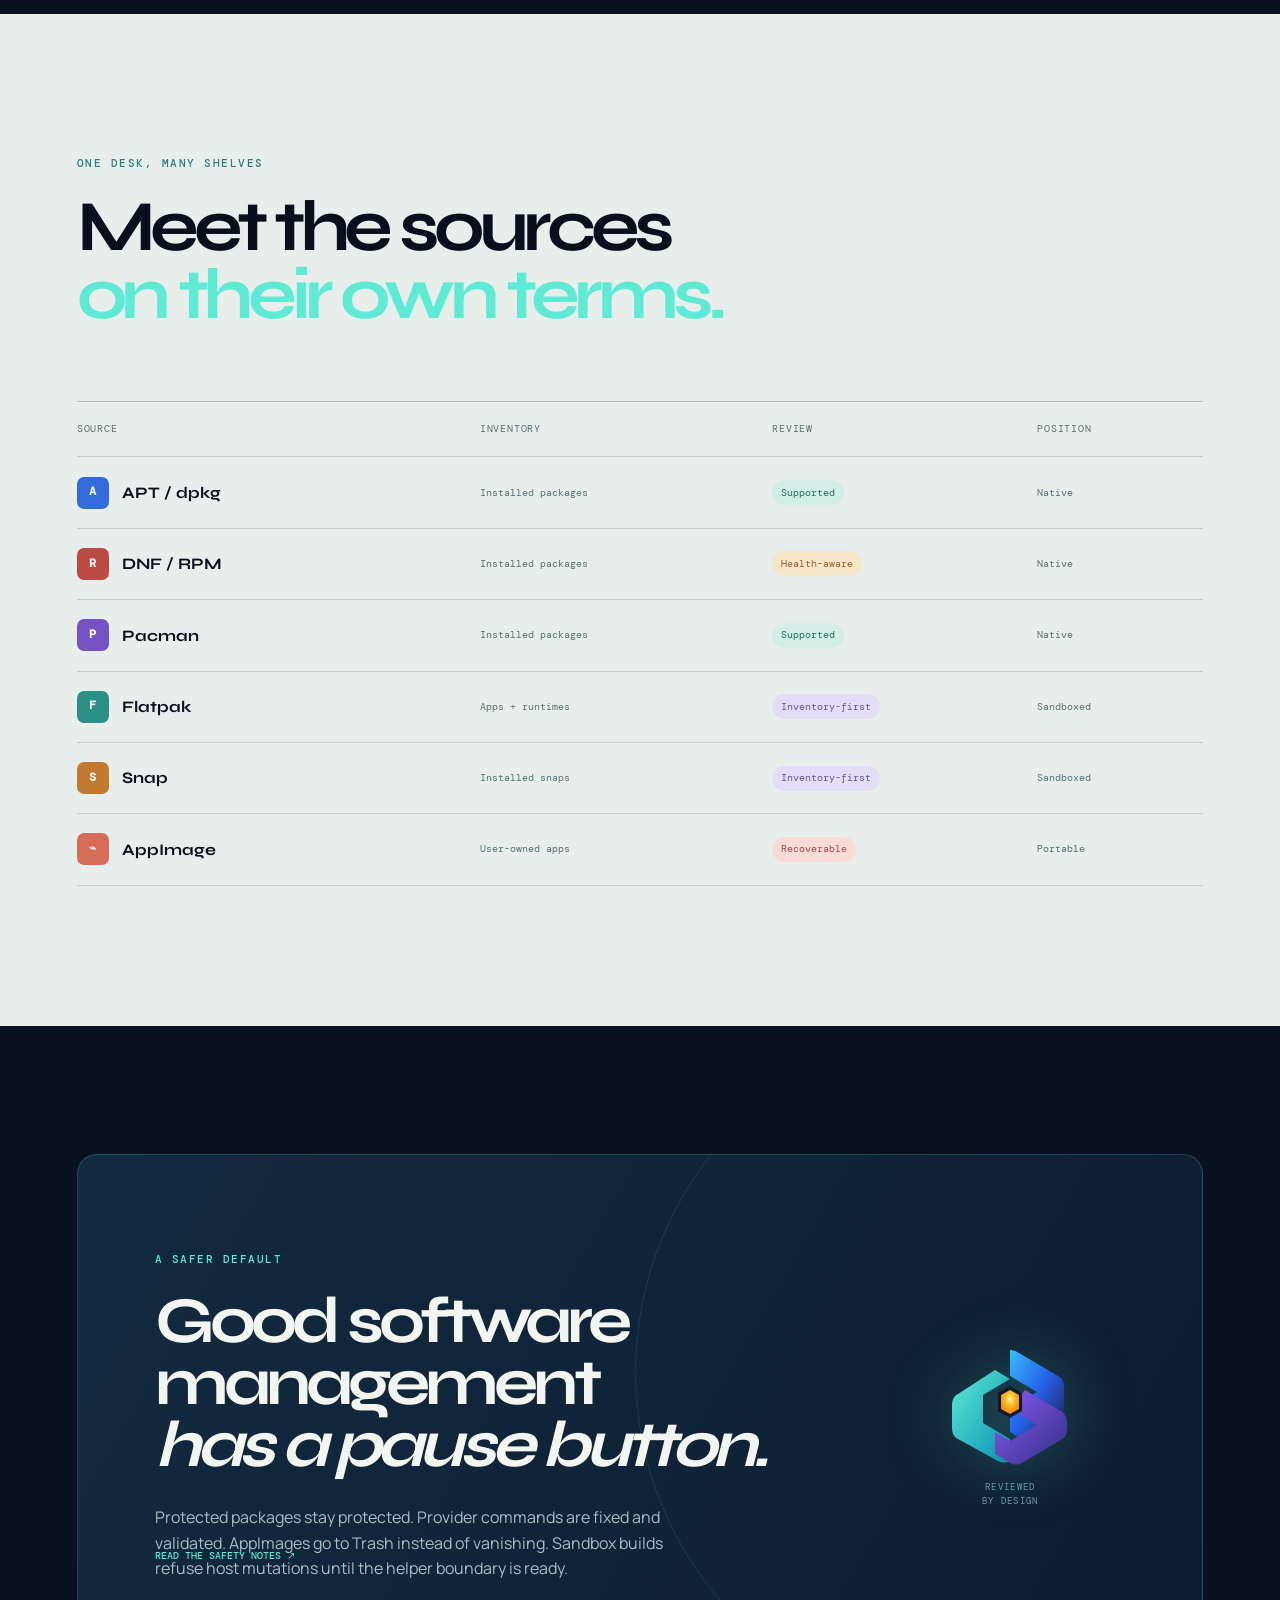
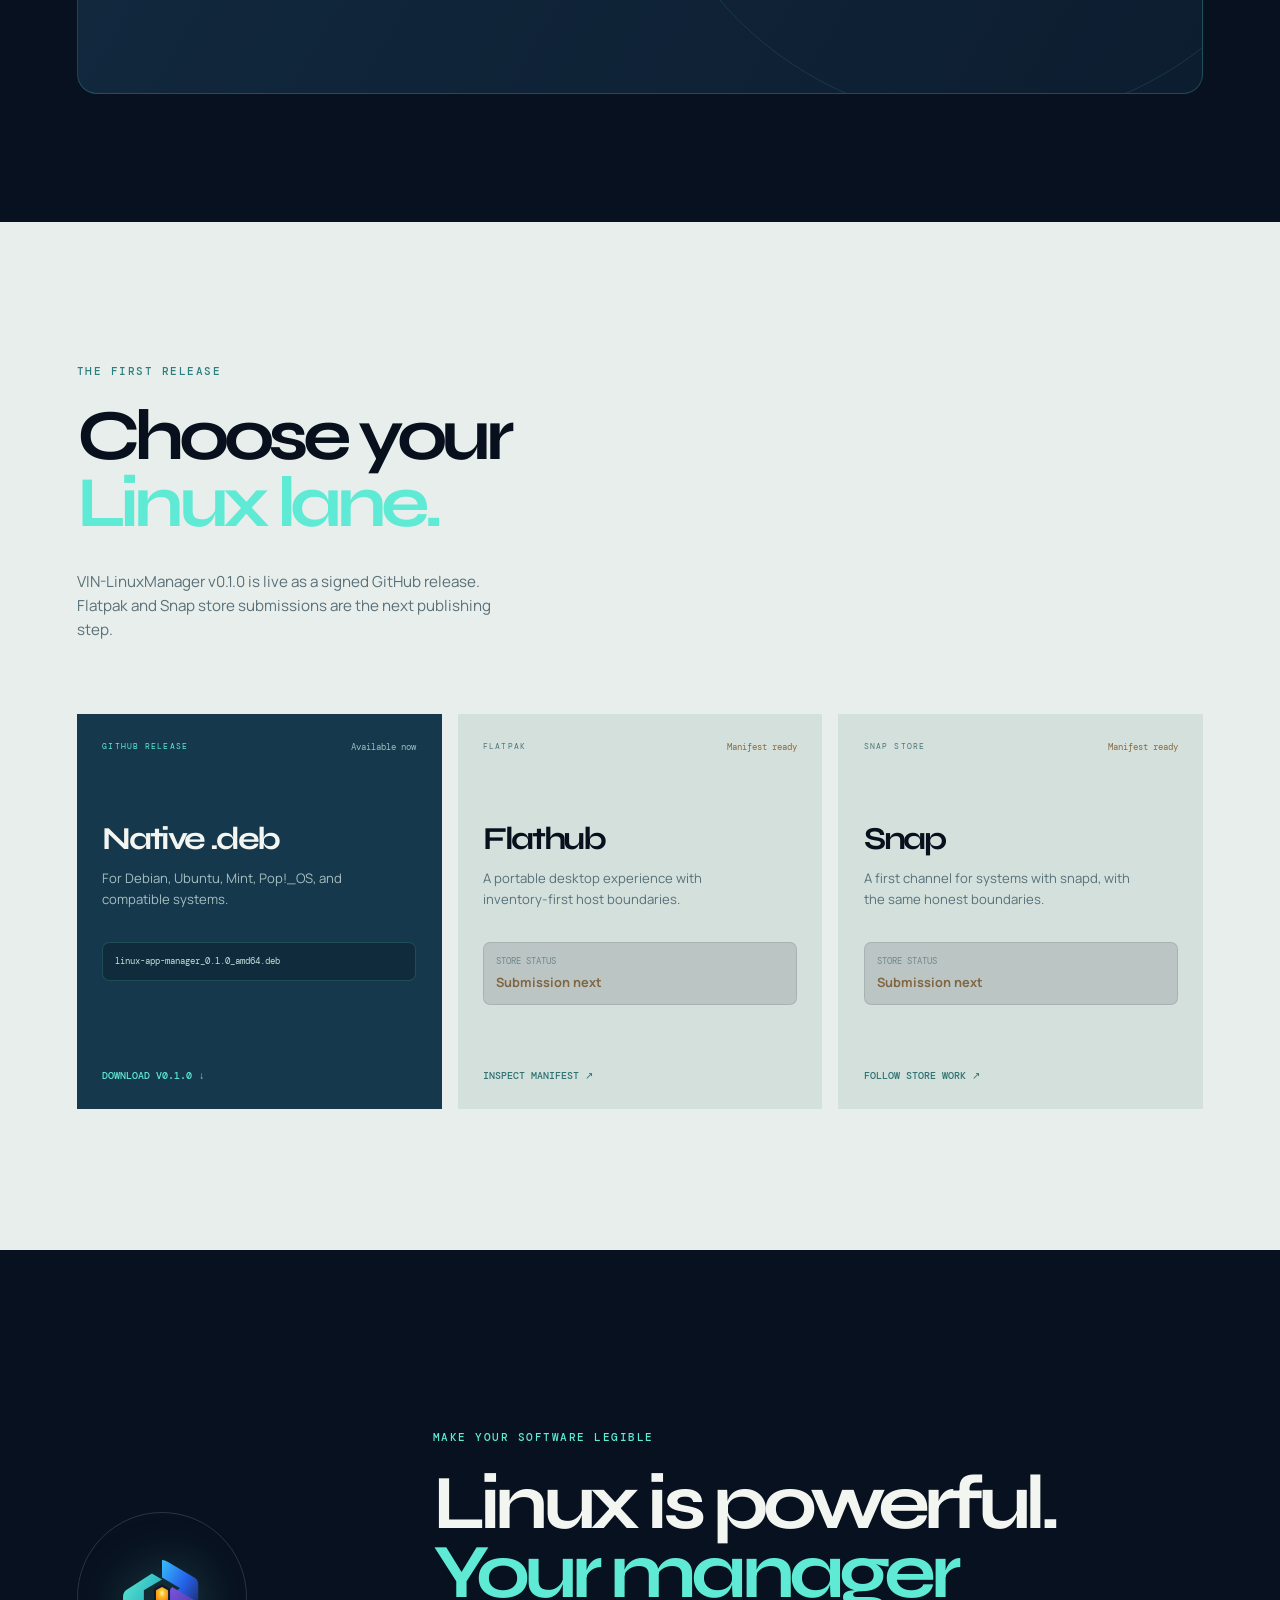
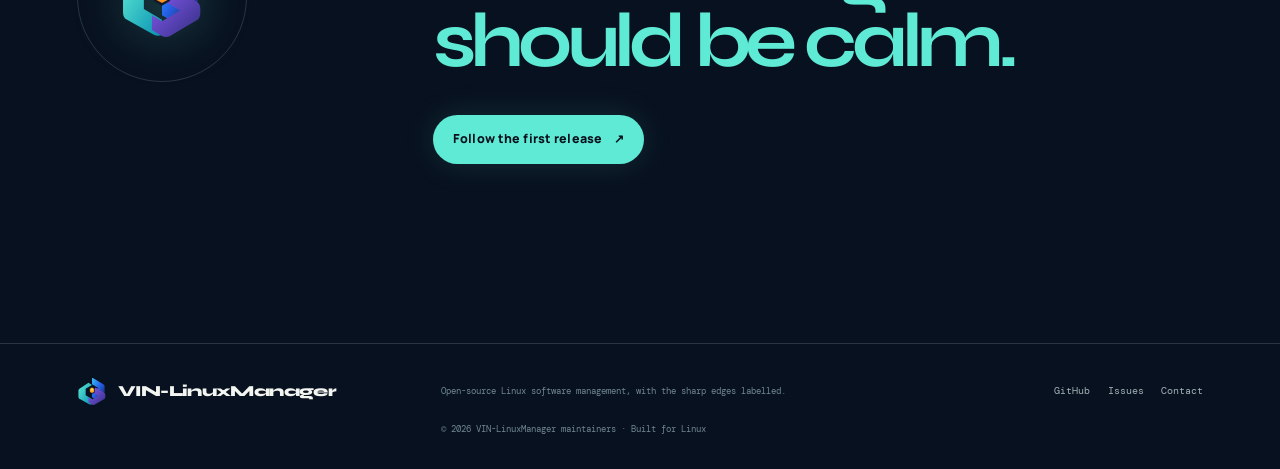
==== commit 851e5e58: "Update website for v0.1.0 release" ====
--- a/website/index.html
+++ b/website/index.html
@@ -42,7 +42,7 @@
       <main id="main-content">
         <section class="hero section-pad" id="top">
           <div class="hero-copy reveal">
-            <p class="eyebrow"><span class="pulse-dot"></span> First release in preparation</p>
+            <p class="eyebrow"><span class="pulse-dot"></span> v0.1.0 is live</p>
             <h1>Linux software,<br /><em>made legible.</em></h1>
             <p class="hero-lede">
               One calm workspace for the software already on your machine — with
@@ -137,11 +137,11 @@
         </section>
 
         <section class="install-section section-pad" id="install">
-          <div class="section-heading reveal"><p class="eyebrow">The first release</p><h2>Choose your<br /><span>Linux lane.</span></h2><p class="heading-note">The release pipeline is being prepared for native packages and sandboxed distribution. Source builds are available today.</p></div>
+          <div class="section-heading reveal"><p class="eyebrow">The first release</p><h2>Choose your<br /><span>Linux lane.</span></h2><p class="heading-note">VIN-LinuxManager v0.1.0 is live as a signed GitHub release. Flatpak and Snap store submissions are the next publishing step.</p></div>
           <div class="install-grid reveal reveal-delay-1">
-            <article class="install-card install-card-featured"><div class="install-card-top"><span class="install-label">SOURCE</span><span class="install-status">Available now</span></div><h3>Build from source</h3><p>For developers and early testers who want the current main branch.</p><div class="code-block"><code>cargo build --release --locked</code><button class="copy-command" type="button" data-copy="cargo build --release --locked" aria-label="Copy source build command">Copy</button></div><a href="https://github.com/techmigosglobal/LinuxAppManager" target="_blank" rel="noreferrer">Open repository <span aria-hidden="true">↗</span></a></article>
-            <article class="install-card"><div class="install-card-top"><span class="install-label">FLATPAK</span><span class="install-status status-planned">Preparing</span></div><h3>Flathub</h3><p>A portable desktop experience with inventory-first host boundaries.</p><div class="install-placeholder"><span>Submission package</span><strong>In preparation</strong></div><a href="https://github.com/techmigosglobal/LinuxAppManager/issues" target="_blank" rel="noreferrer">Follow release work <span aria-hidden="true">↗</span></a></article>
-            <article class="install-card"><div class="install-card-top"><span class="install-label">SNAP STORE</span><span class="install-status status-planned">Preparing</span></div><h3>Snap</h3><p>A first channel for systems with snapd, with the same honest boundaries.</p><div class="install-placeholder"><span>Store channel</span><strong>In preparation</strong></div><a href="https://github.com/techmigosglobal/LinuxAppManager/issues" target="_blank" rel="noreferrer">Follow release work <span aria-hidden="true">↗</span></a></article>
+            <article class="install-card install-card-featured"><div class="install-card-top"><span class="install-label">GITHUB RELEASE</span><span class="install-status">Available now</span></div><h3>Native .deb</h3><p>For Debian, Ubuntu, Mint, Pop!_OS, and compatible systems.</p><div class="code-block"><code>linux-app-manager_0.1.0_amd64.deb</code></div><a href="https://github.com/techmigosglobal/LinuxAppManager/releases/download/v0.1.0/linux-app-manager_0.1.0_amd64.deb" target="_blank" rel="noreferrer">Download v0.1.0 <span aria-hidden="true">↓</span></a></article>
+            <article class="install-card"><div class="install-card-top"><span class="install-label">FLATPAK</span><span class="install-status status-planned">Manifest ready</span></div><h3>Flathub</h3><p>A portable desktop experience with inventory-first host boundaries.</p><div class="install-placeholder"><span>Store status</span><strong>Submission next</strong></div><a href="https://github.com/techmigosglobal/LinuxAppManager/blob/v0.1.0/flatpak/io.github.techmigosglobal.LinuxAppManager.yml.in" target="_blank" rel="noreferrer">Inspect manifest <span aria-hidden="true">↗</span></a></article>
+            <article class="install-card"><div class="install-card-top"><span class="install-label">SNAP STORE</span><span class="install-status status-planned">Manifest ready</span></div><h3>Snap</h3><p>A first channel for systems with snapd, with the same honest boundaries.</p><div class="install-placeholder"><span>Store status</span><strong>Submission next</strong></div><a href="https://github.com/techmigosglobal/LinuxAppManager/issues" target="_blank" rel="noreferrer">Follow store work <span aria-hidden="true">↗</span></a></article>
           </div>
         </section>
 
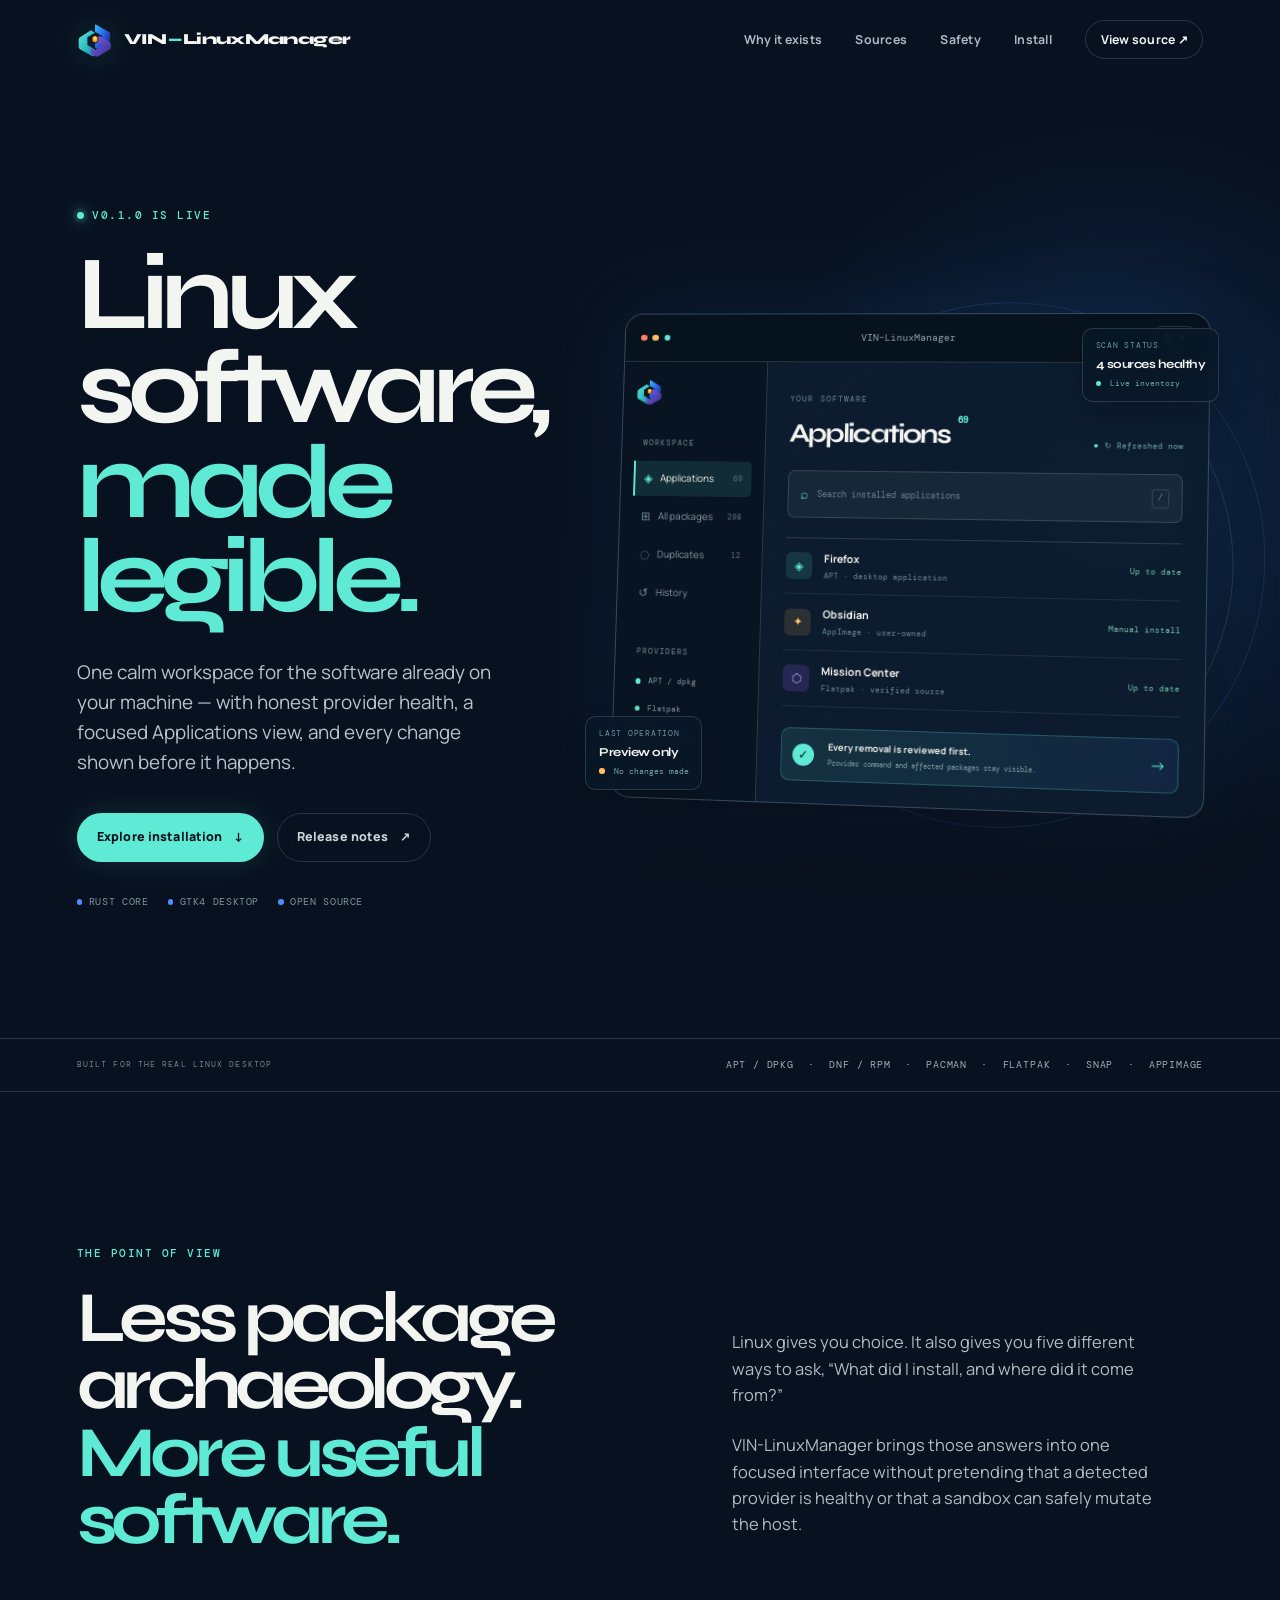
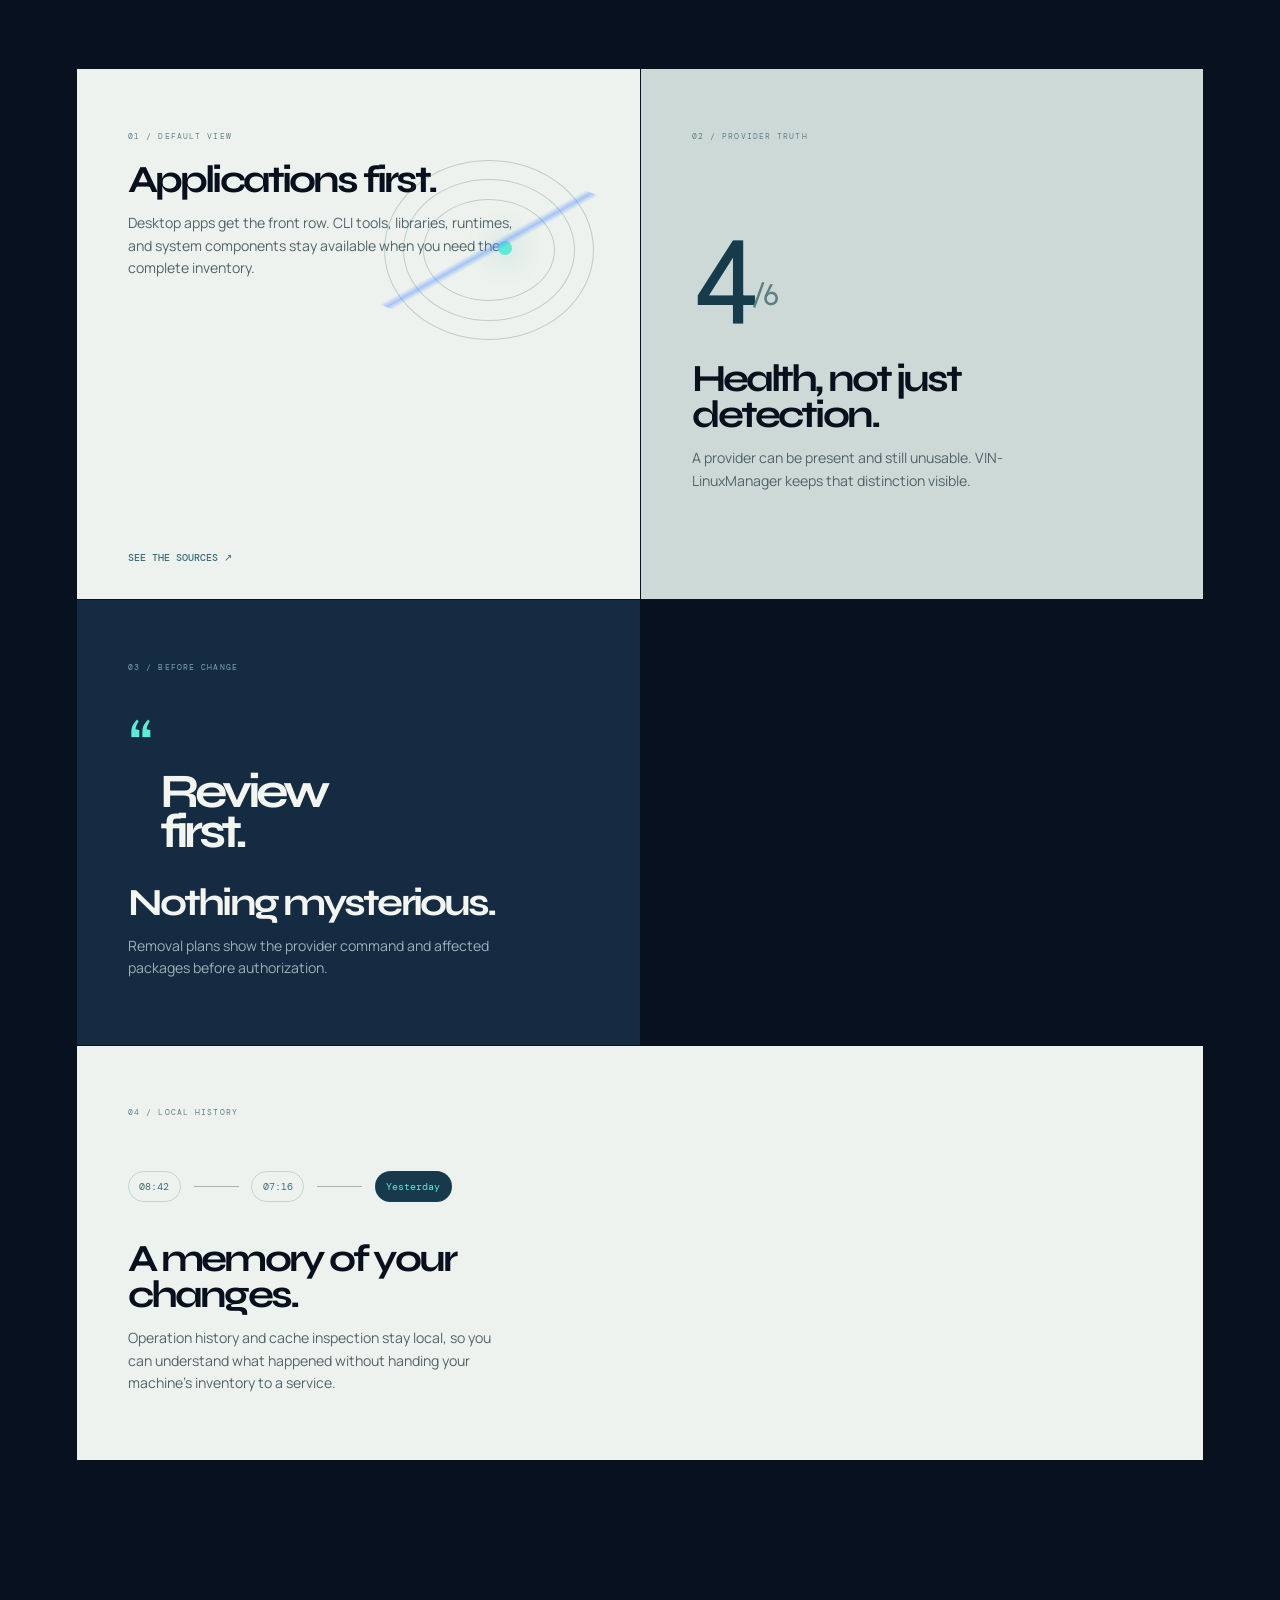
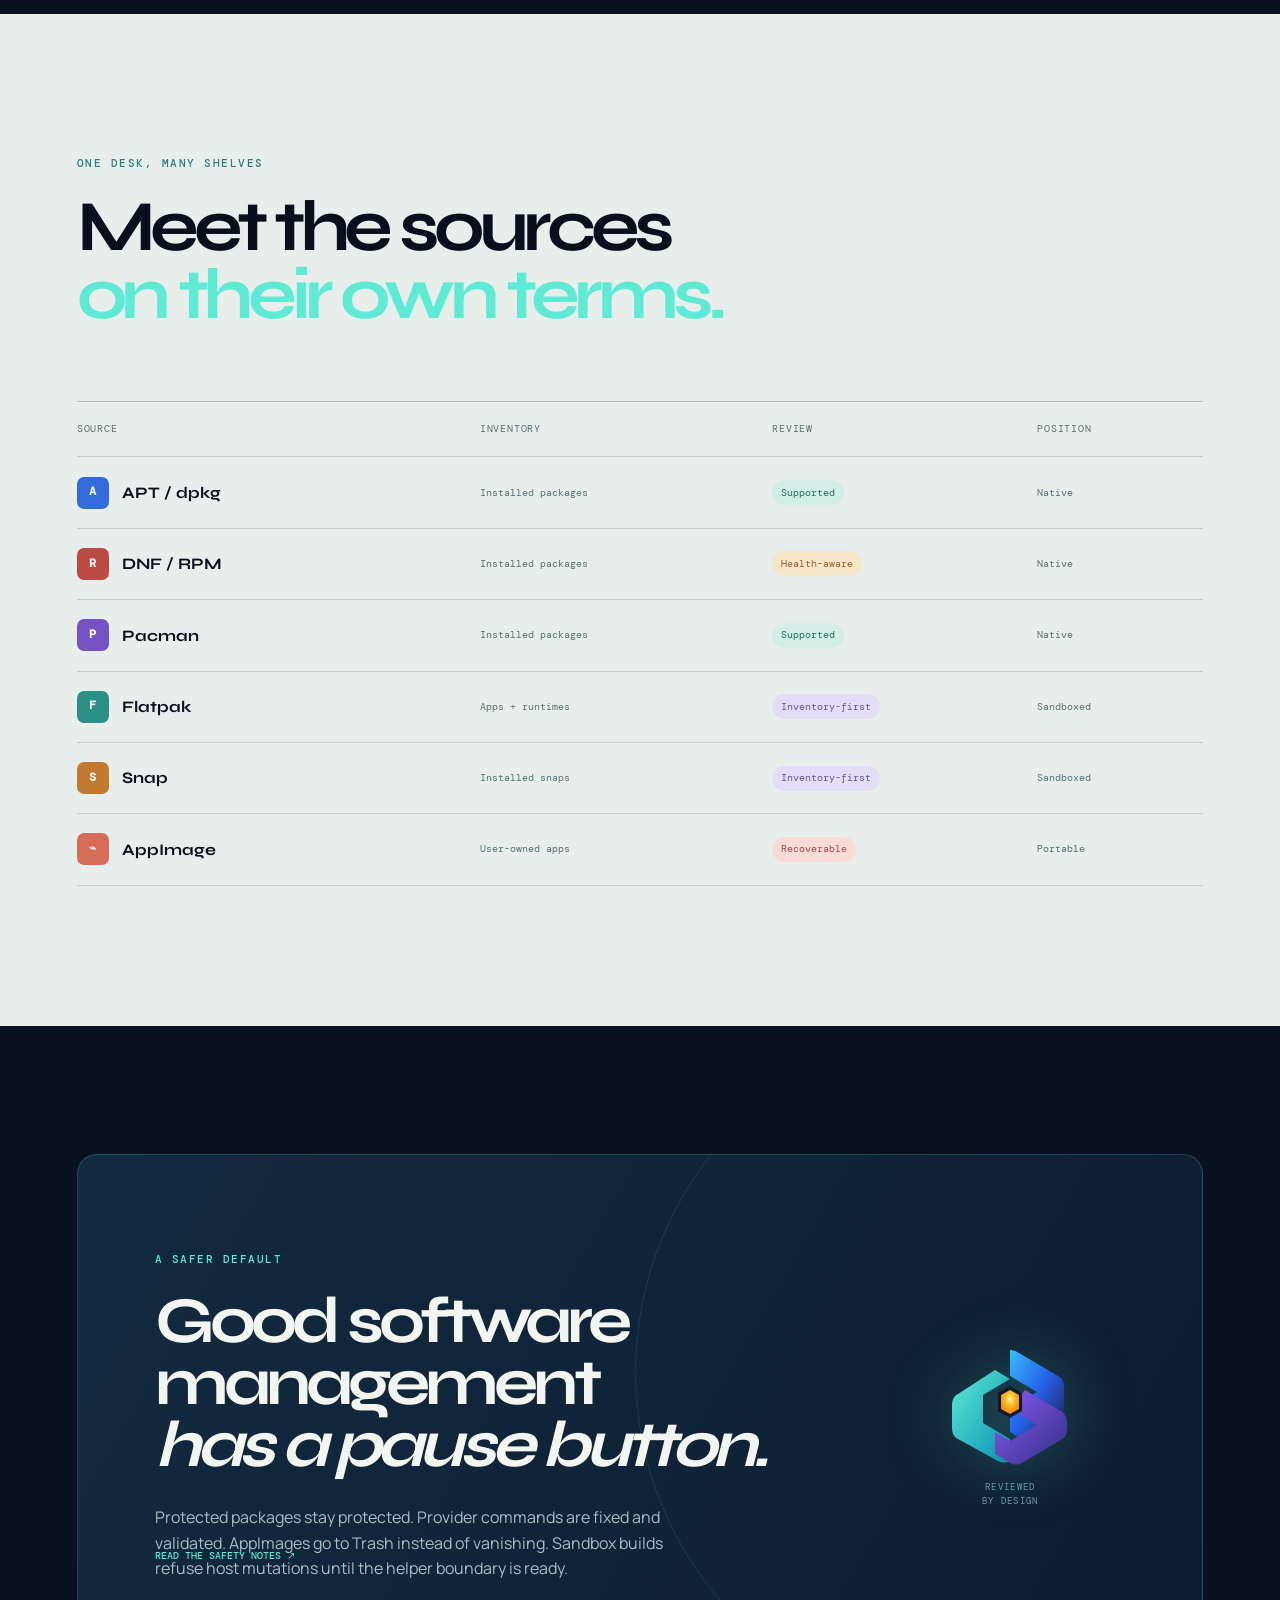
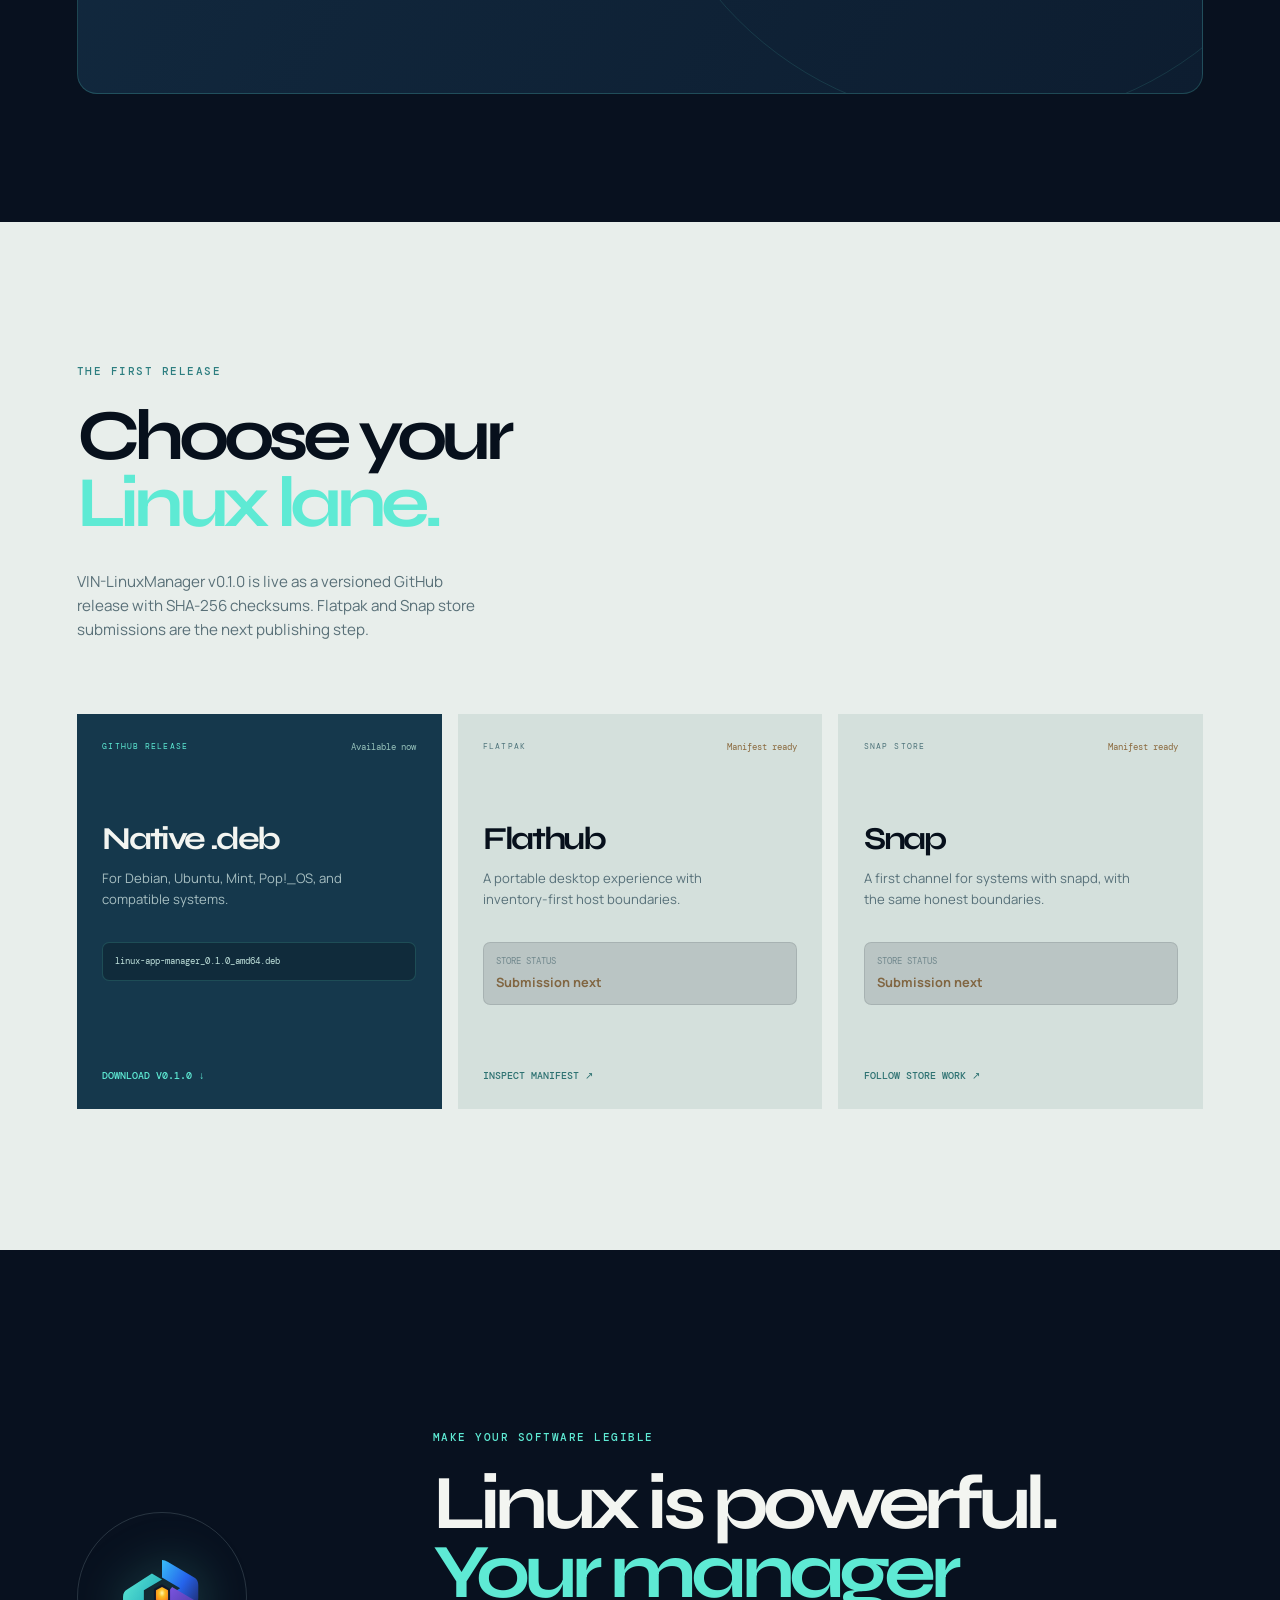
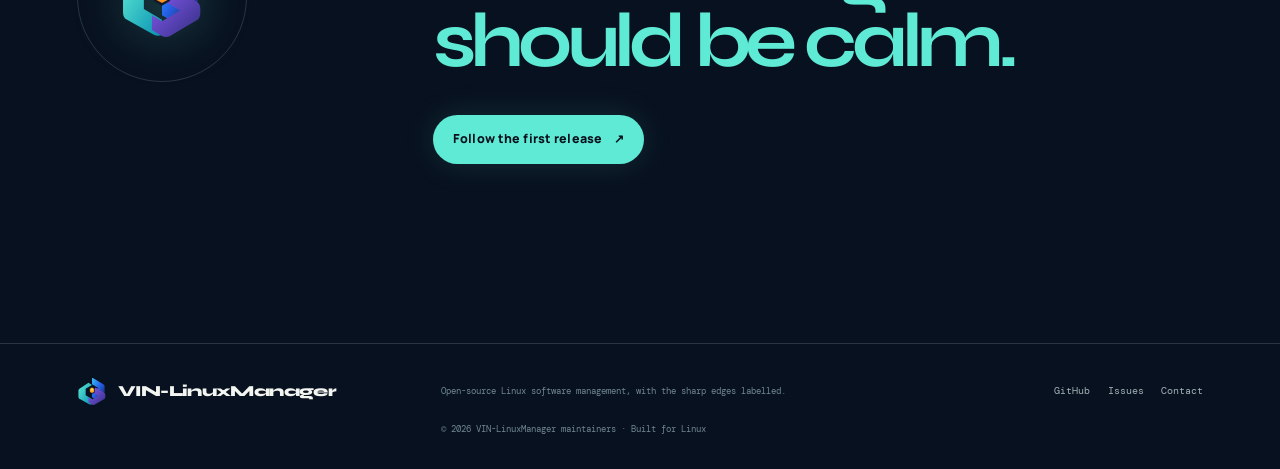
==== commit a6e1b0eb: "Clarify release verification wording" ====
--- a/website/index.html
+++ b/website/index.html
@@ -137,7 +137,7 @@
         </section>
 
         <section class="install-section section-pad" id="install">
-          <div class="section-heading reveal"><p class="eyebrow">The first release</p><h2>Choose your<br /><span>Linux lane.</span></h2><p class="heading-note">VIN-LinuxManager v0.1.0 is live as a signed GitHub release. Flatpak and Snap store submissions are the next publishing step.</p></div>
+          <div class="section-heading reveal"><p class="eyebrow">The first release</p><h2>Choose your<br /><span>Linux lane.</span></h2><p class="heading-note">VIN-LinuxManager v0.1.0 is live as a versioned GitHub release with SHA-256 checksums. Flatpak and Snap store submissions are the next publishing step.</p></div>
           <div class="install-grid reveal reveal-delay-1">
             <article class="install-card install-card-featured"><div class="install-card-top"><span class="install-label">GITHUB RELEASE</span><span class="install-status">Available now</span></div><h3>Native .deb</h3><p>For Debian, Ubuntu, Mint, Pop!_OS, and compatible systems.</p><div class="code-block"><code>linux-app-manager_0.1.0_amd64.deb</code></div><a href="https://github.com/techmigosglobal/LinuxAppManager/releases/download/v0.1.0/linux-app-manager_0.1.0_amd64.deb" target="_blank" rel="noreferrer">Download v0.1.0 <span aria-hidden="true">↓</span></a></article>
             <article class="install-card"><div class="install-card-top"><span class="install-label">FLATPAK</span><span class="install-status status-planned">Manifest ready</span></div><h3>Flathub</h3><p>A portable desktop experience with inventory-first host boundaries.</p><div class="install-placeholder"><span>Store status</span><strong>Submission next</strong></div><a href="https://github.com/techmigosglobal/LinuxAppManager/blob/v0.1.0/flatpak/io.github.techmigosglobal.LinuxAppManager.yml.in" target="_blank" rel="noreferrer">Inspect manifest <span aria-hidden="true">↗</span></a></article>
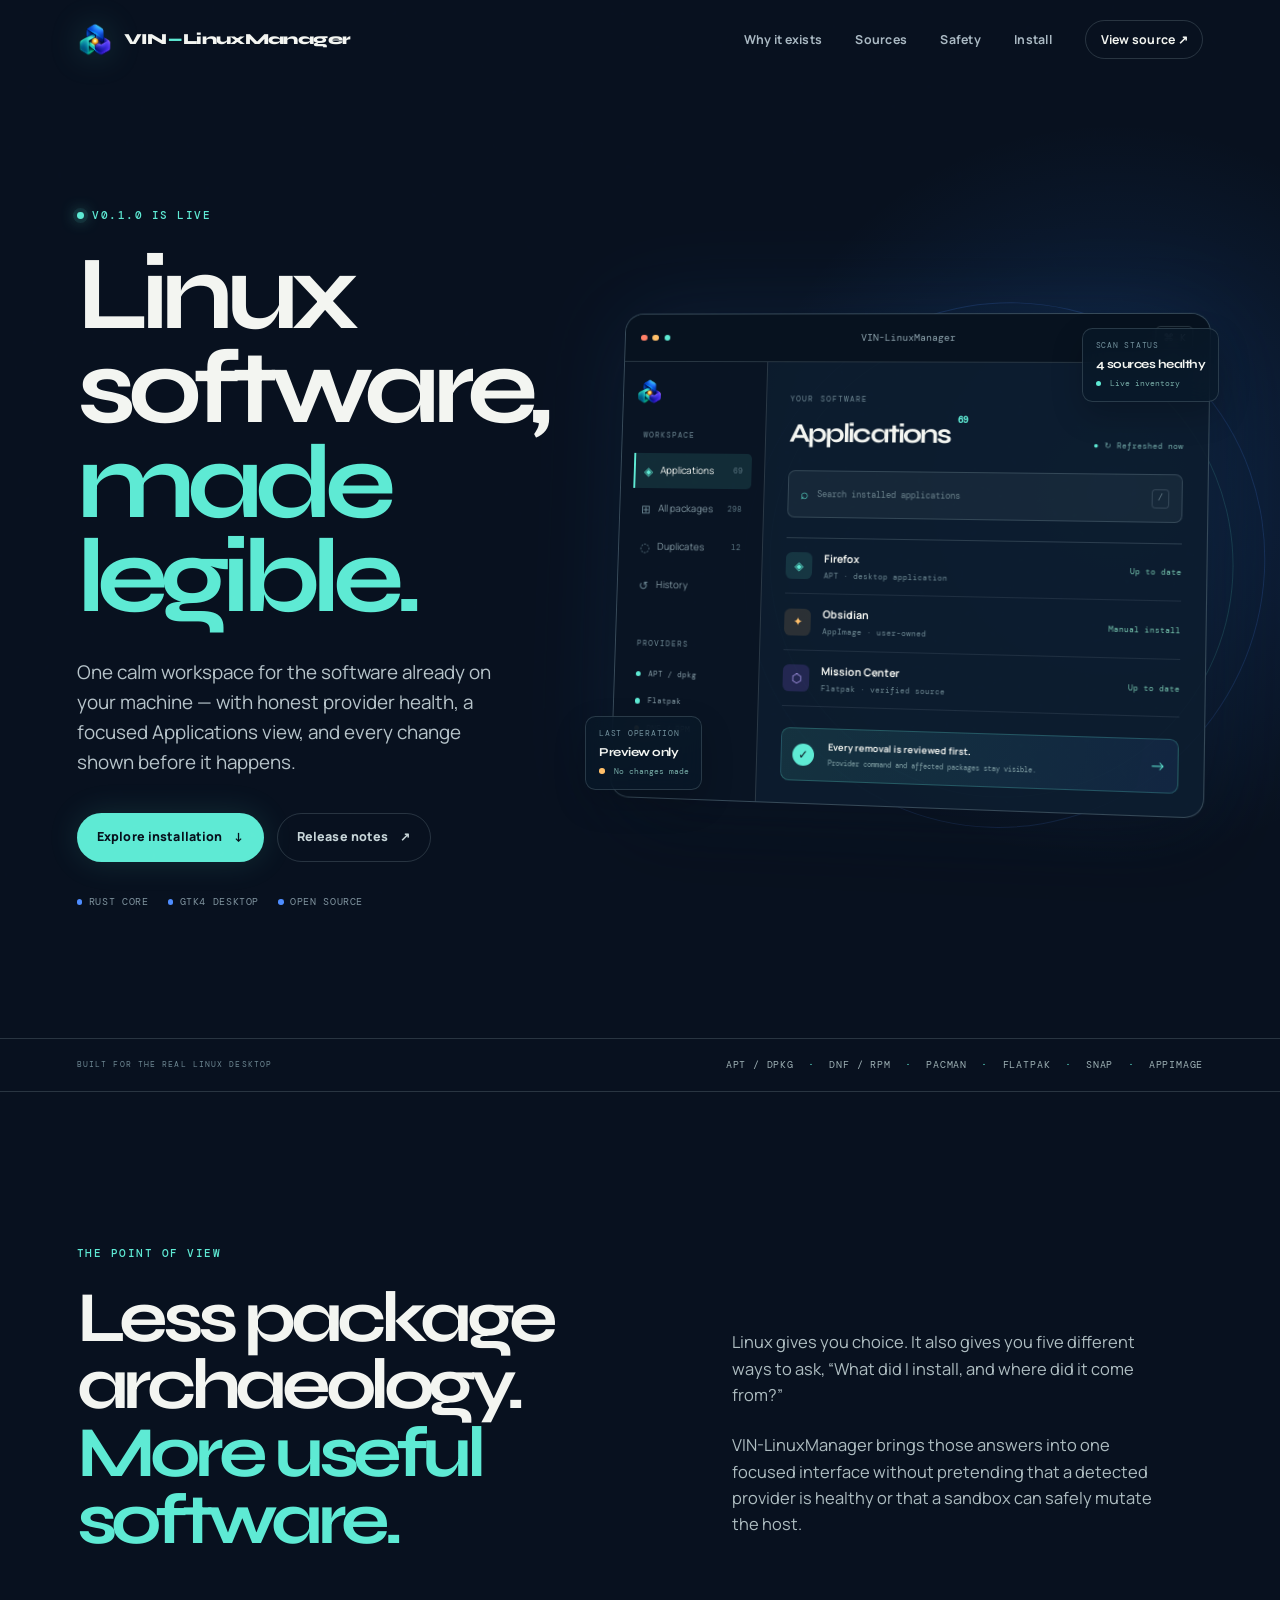
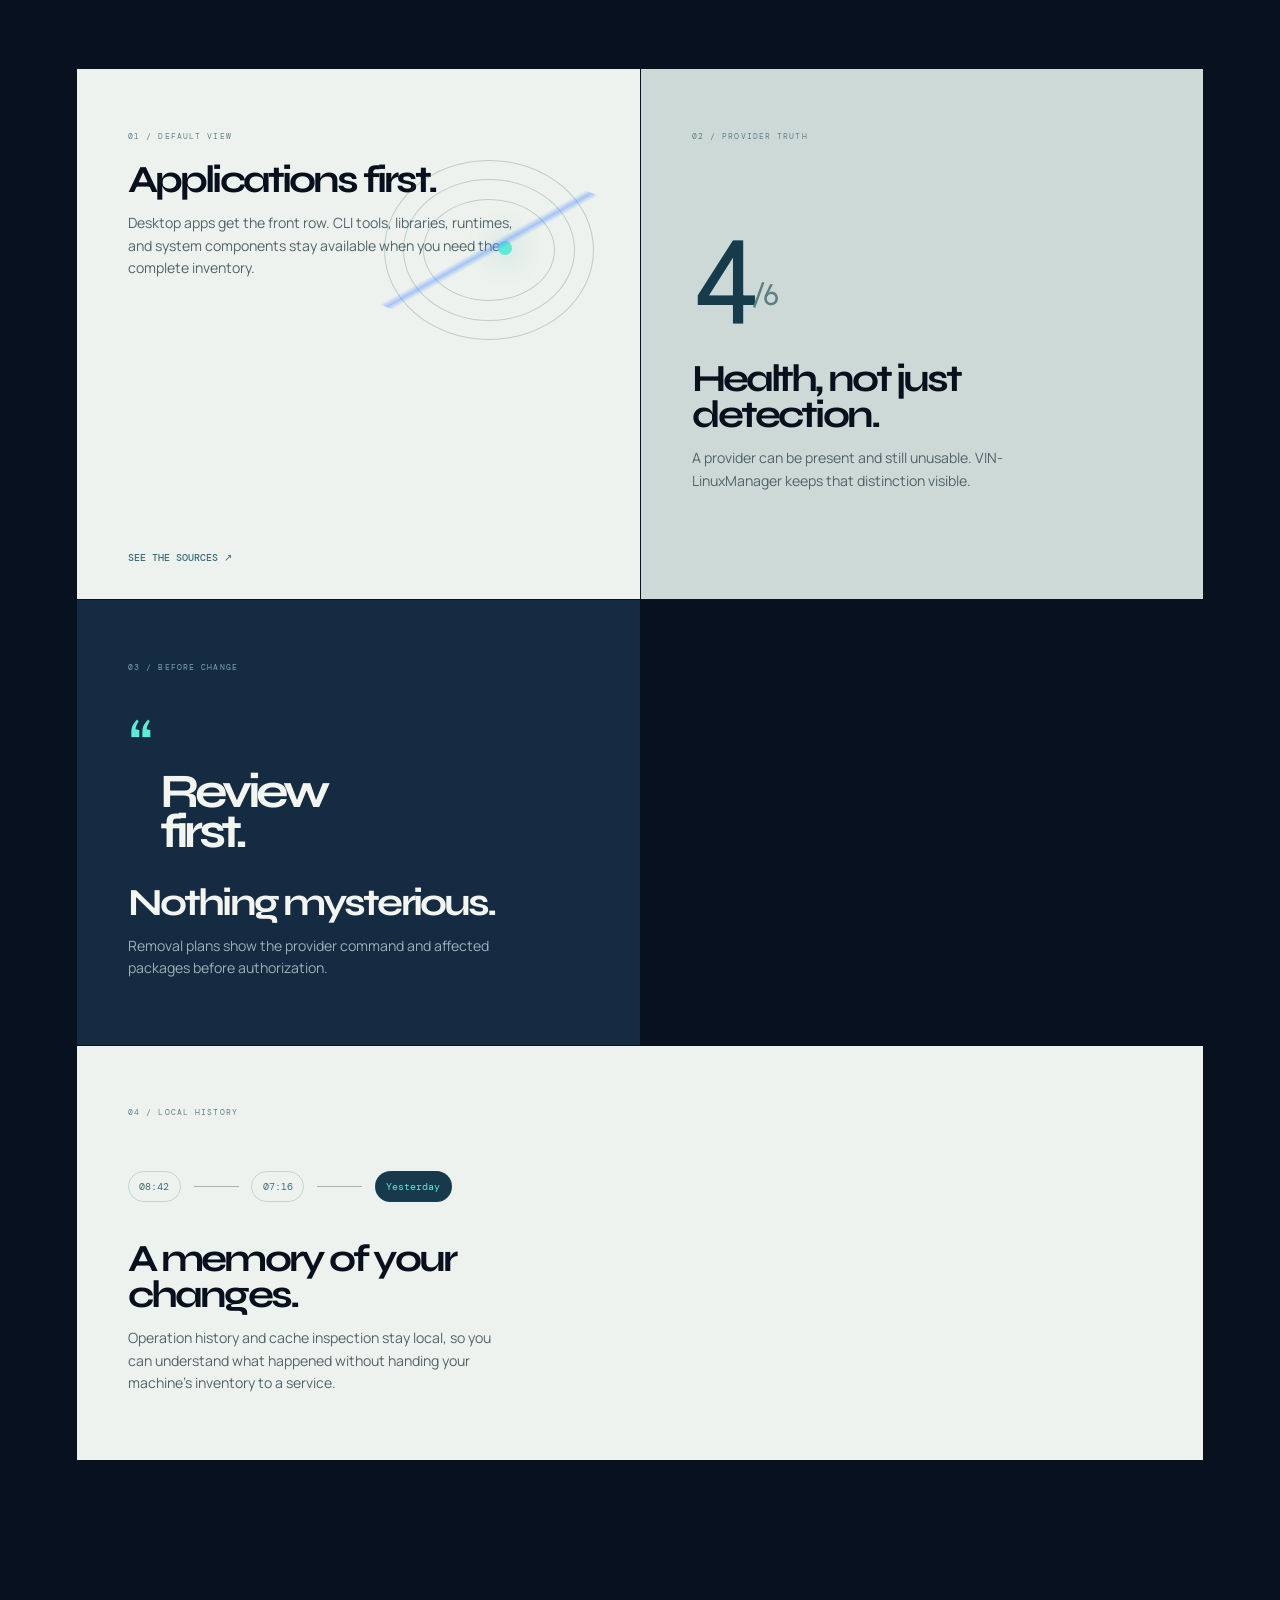
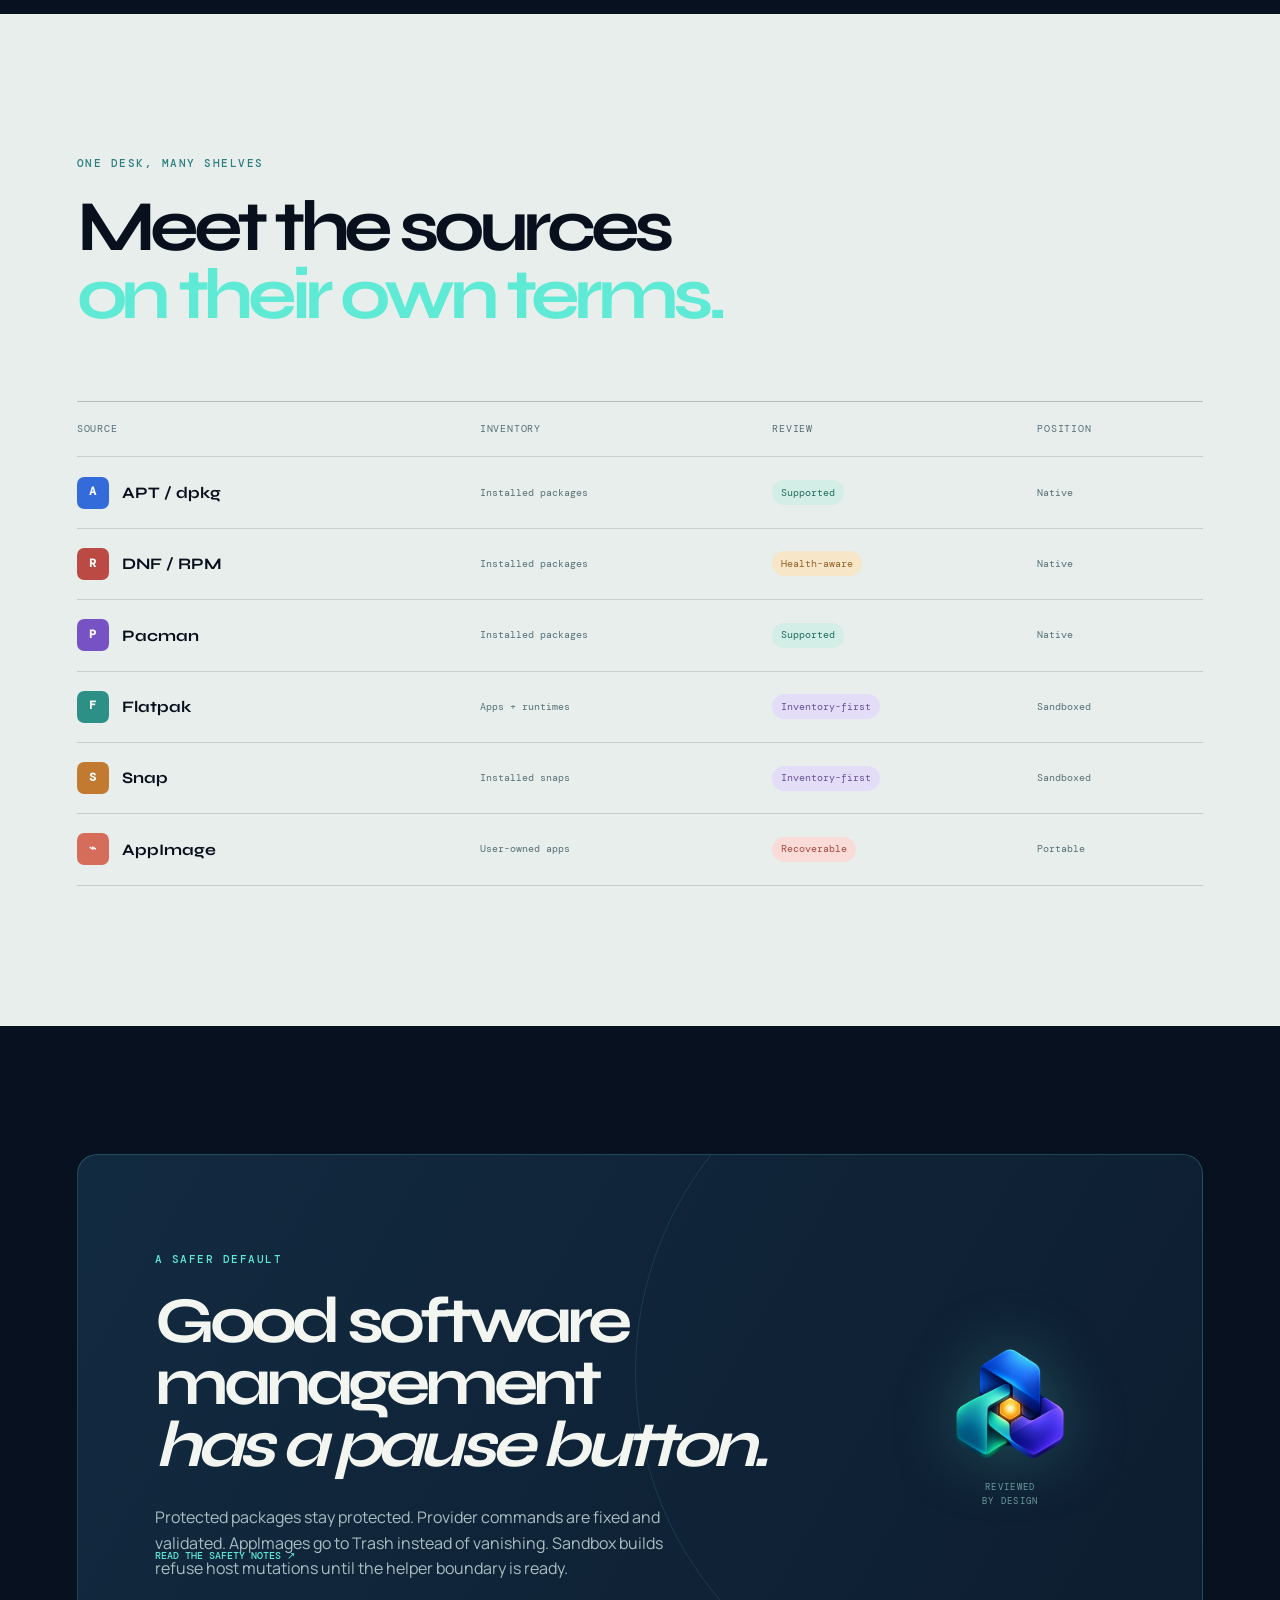
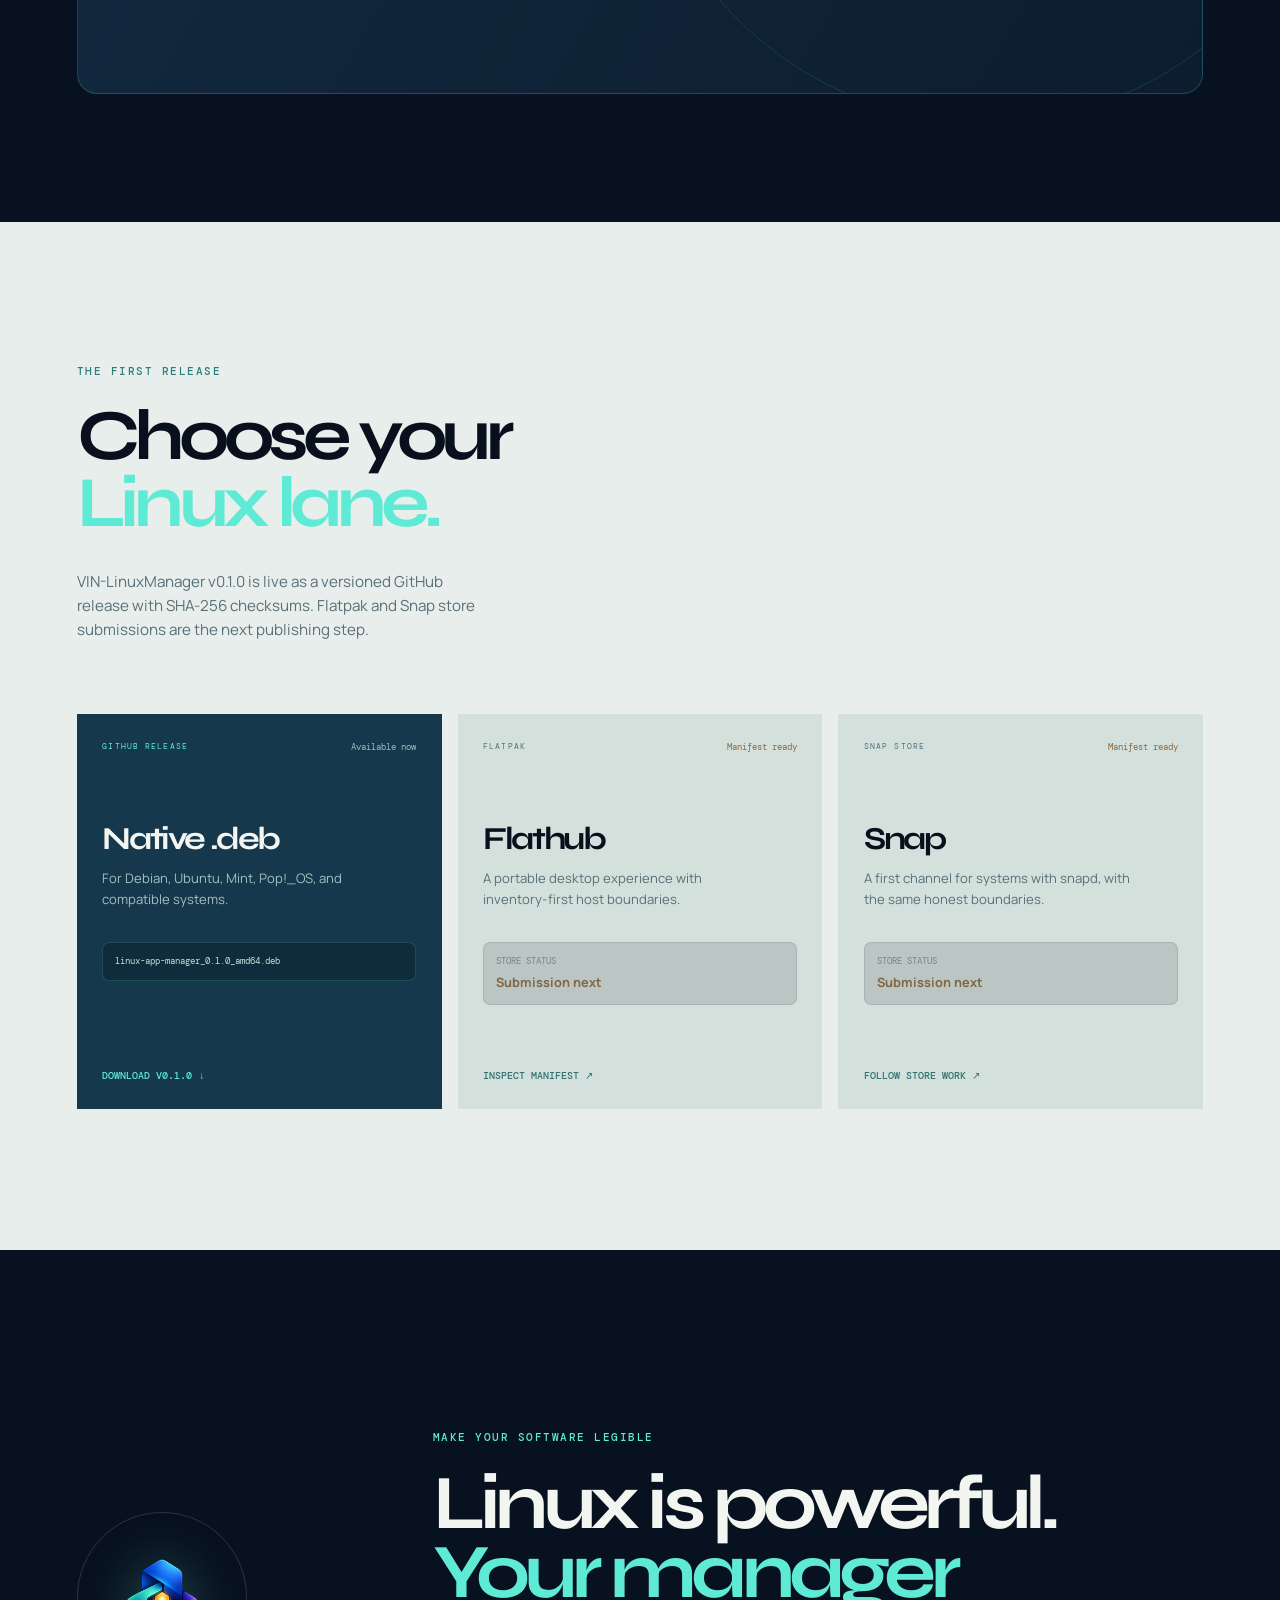
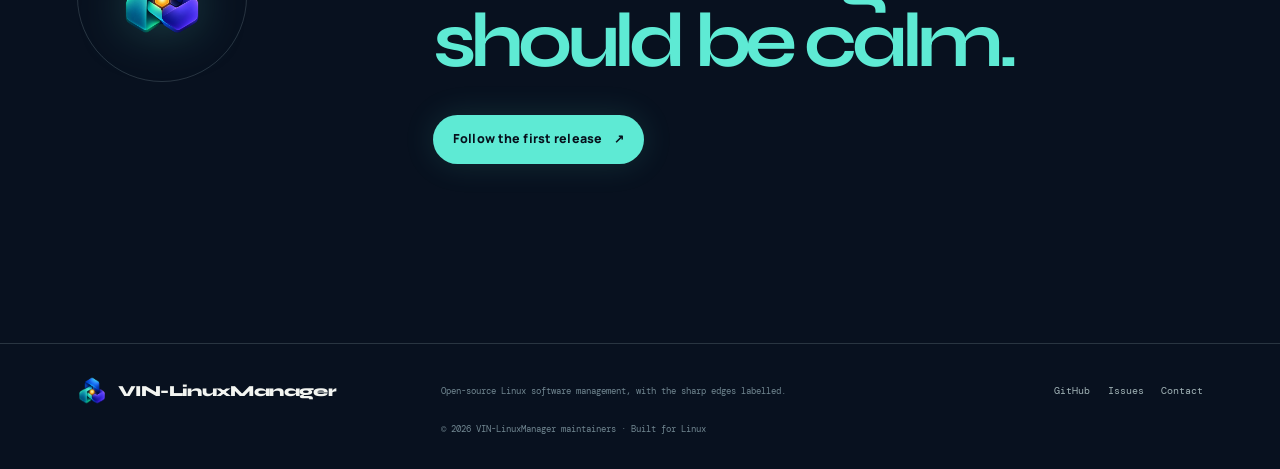
==== commit d0c3c424: "Use rendered PNG mark on website" ====
--- a/website/index.html
+++ b/website/index.html
@@ -15,7 +15,7 @@
       href="https://fonts.googleapis.com/css2?family=DM+Mono:wght@400;500&family=Manrope:wght@400;500;600;700;800&family=Syne:wght@600;700;800&display=swap"
       rel="stylesheet"
     />
-    <link rel="icon" href="assets/vin-linuxmanager-mark.svg" type="image/svg+xml" />
+    <link rel="icon" href="assets/vin-linuxmanager-mark.png" type="image/png" />
     <link rel="stylesheet" href="styles.css" />
   </head>
   <body>
@@ -23,7 +23,7 @@
     <div class="site-shell">
       <header class="site-header" data-header>
         <a class="brand" href="#top" aria-label="VIN-LinuxManager home">
-          <img src="assets/vin-linuxmanager-mark.svg" alt="" width="36" height="36" />
+          <img src="assets/vin-linuxmanager-mark.png" alt="" width="36" height="36" />
           <span>VIN<span class="brand-dash">—</span>LinuxManager</span>
         </a>
         <button class="menu-toggle" type="button" aria-expanded="false" aria-controls="site-nav">
@@ -72,7 +72,7 @@
               </div>
               <div class="window-body">
                 <aside class="window-sidebar">
-                  <div class="sidebar-logo"><img src="assets/vin-linuxmanager-mark.svg" alt="" width="28" height="28" /></div>
+                  <div class="sidebar-logo"><img src="assets/vin-linuxmanager-mark.png" alt="" width="28" height="28" /></div>
                   <span class="sidebar-label">WORKSPACE</span>
                   <span class="sidebar-item active"><b>◈</b> Applications <small>69</small></span>
                   <span class="sidebar-item"><b>⊞</b> All packages <small>298</small></span>
@@ -132,7 +132,7 @@
         <section class="safety-section section-pad" id="safety">
           <div class="safety-panel reveal">
             <div class="safety-copy"><p class="eyebrow">A safer default</p><h2>Good software management<br /><em>has a pause button.</em></h2><p>Protected packages stay protected. Provider commands are fixed and validated. AppImages go to Trash instead of vanishing. Sandbox builds refuse host mutations until the helper boundary is ready.</p><a class="text-link" href="https://github.com/techmigosglobal/LinuxAppManager/blob/main/docs/TESTING.md" target="_blank" rel="noreferrer">Read the safety notes <span aria-hidden="true">↗</span></a></div>
-            <div class="safety-seal"><img src="assets/vin-linuxmanager-mark.svg" alt="" width="128" height="128" /><span>REVIEWED<br />BY DESIGN</span></div>
+            <div class="safety-seal"><img src="assets/vin-linuxmanager-mark.png" alt="" width="128" height="128" /><span>REVIEWED<br />BY DESIGN</span></div>
           </div>
         </section>
 
@@ -146,13 +146,13 @@
         </section>
 
         <section class="closing section-pad">
-          <div class="closing-mark reveal"><img src="assets/vin-linuxmanager-mark.svg" alt="VIN-LinuxManager mark" width="86" height="86" /></div>
+          <div class="closing-mark reveal"><img src="assets/vin-linuxmanager-mark.png" alt="VIN-LinuxManager mark" width="86" height="86" /></div>
           <div class="closing-copy reveal reveal-delay-1"><p class="eyebrow">Make your software legible</p><h2>Linux is powerful.<br /><span>Your manager should be calm.</span></h2><a class="button button-primary" href="https://github.com/techmigosglobal/LinuxAppManager" target="_blank" rel="noreferrer">Follow the first release <span aria-hidden="true">↗</span></a></div>
         </section>
       </main>
 
       <footer class="site-footer section-pad">
-        <div class="footer-brand"><img src="assets/vin-linuxmanager-mark.svg" alt="" width="30" height="30" /><span>VIN-LinuxManager</span></div>
+        <div class="footer-brand"><img src="assets/vin-linuxmanager-mark.png" alt="" width="30" height="30" /><span>VIN-LinuxManager</span></div>
         <p>Open-source Linux software management, with the sharp edges labelled.</p>
         <div class="footer-links"><a href="https://github.com/techmigosglobal/LinuxAppManager" target="_blank" rel="noreferrer">GitHub</a><a href="https://github.com/techmigosglobal/LinuxAppManager/issues" target="_blank" rel="noreferrer">Issues</a><a href="https://github.com/techmigosglobal/LinuxAppManager/issues/new" target="_blank" rel="noreferrer">Contact</a></div>
         <small>© 2026 VIN-LinuxManager maintainers · Built for Linux</small>
--- a/website/styles.css
+++ b/website/styles.css
@@ -15,6 +15,8 @@
 }
 
 * { box-sizing: border-box; }
+img { max-width: 100%; }
+.brand img, .sidebar-logo img, .safety-seal img, .closing-mark img, .footer-brand img { display: block; object-fit: contain; }
 html { scroll-behavior: smooth; }
 body { margin: 0; background: var(--night); color: var(--paper); font-family: var(--body); font-size: 16px; line-height: 1.6; }
 body::before { content: ""; position: fixed; inset: 0; pointer-events: none; opacity: .11; z-index: 20; background-image: url("data:image/svg+xml,%3Csvg viewBox='0 0 180 180' xmlns='http://www.w3.org/2000/svg'%3E%3Cfilter id='n'%3E%3CfeTurbulence type='fractalNoise' baseFrequency='.75' numOctaves='3' stitchTiles='stitch'/%3E%3C/filter%3E%3Crect width='100%25' height='100%25' filter='url(%23n)' opacity='.16'/%3E%3C/svg%3E"); mix-blend-mode: soft-light; }
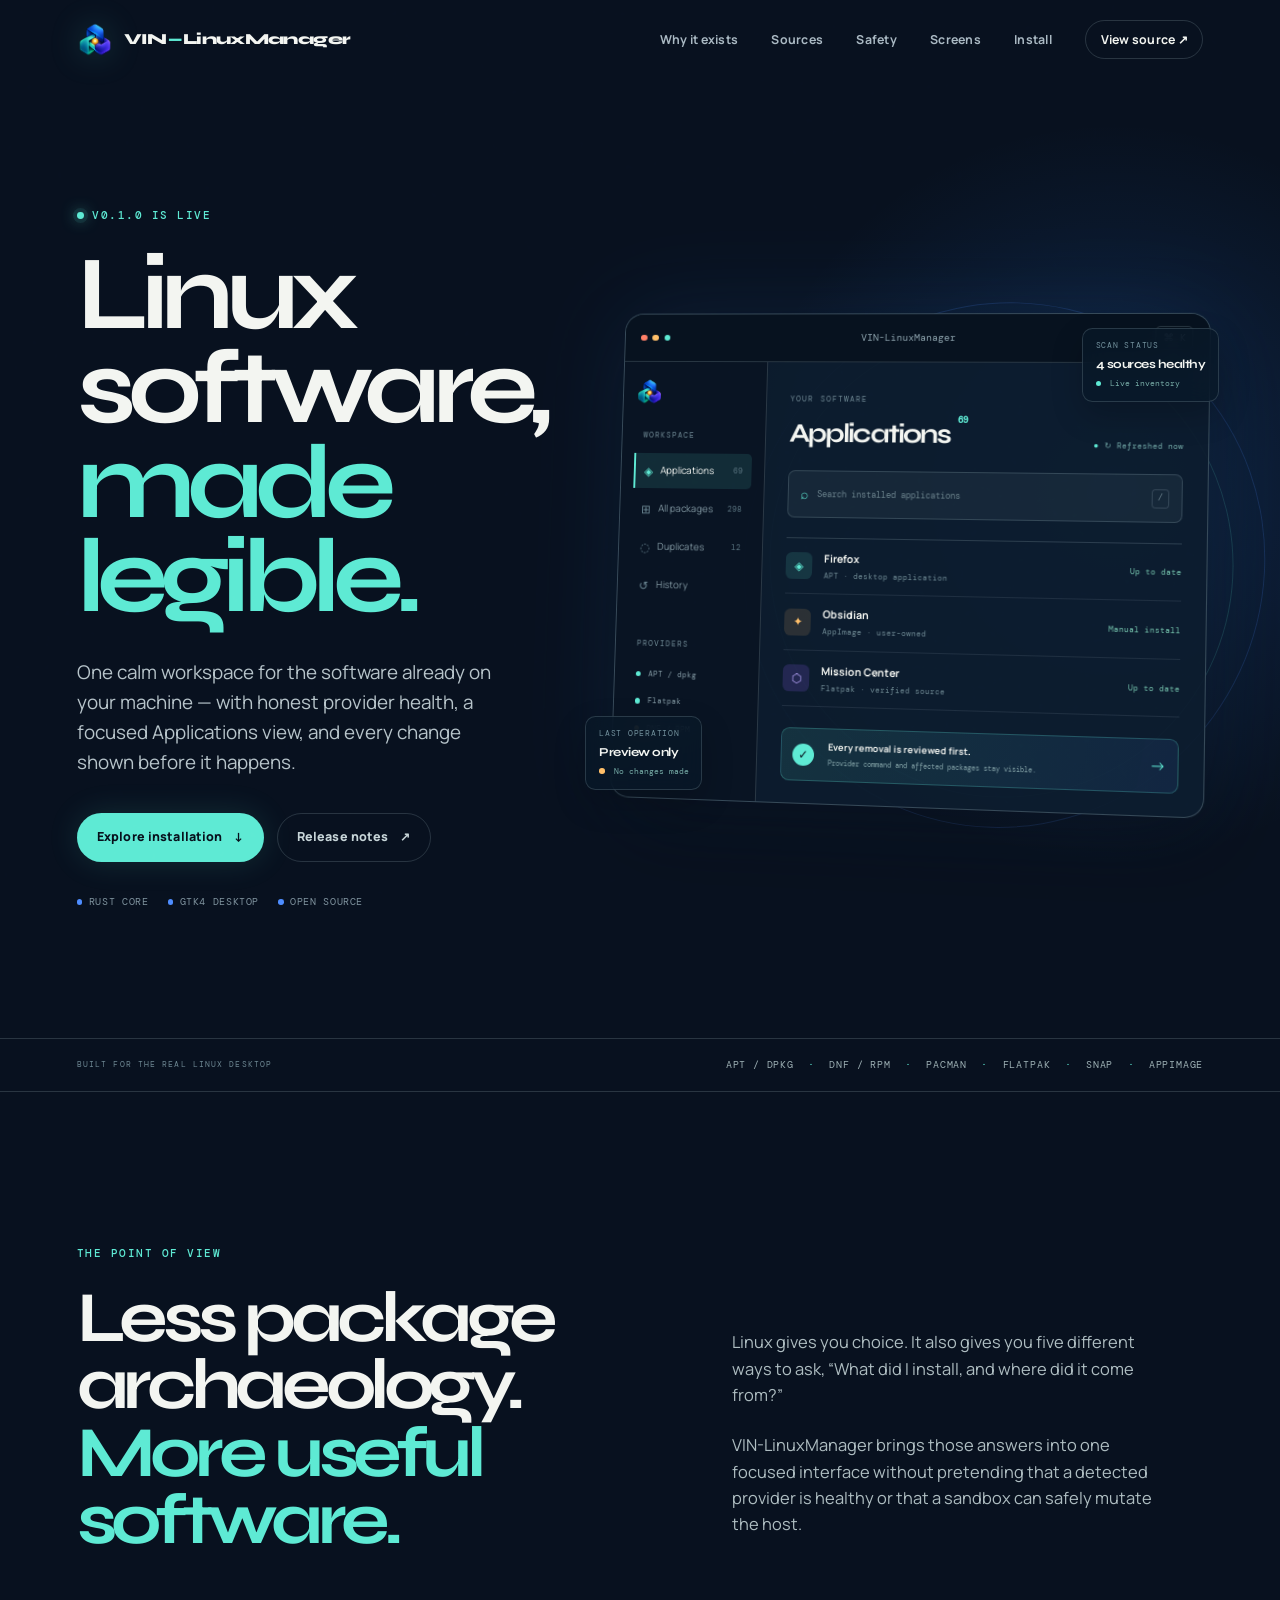
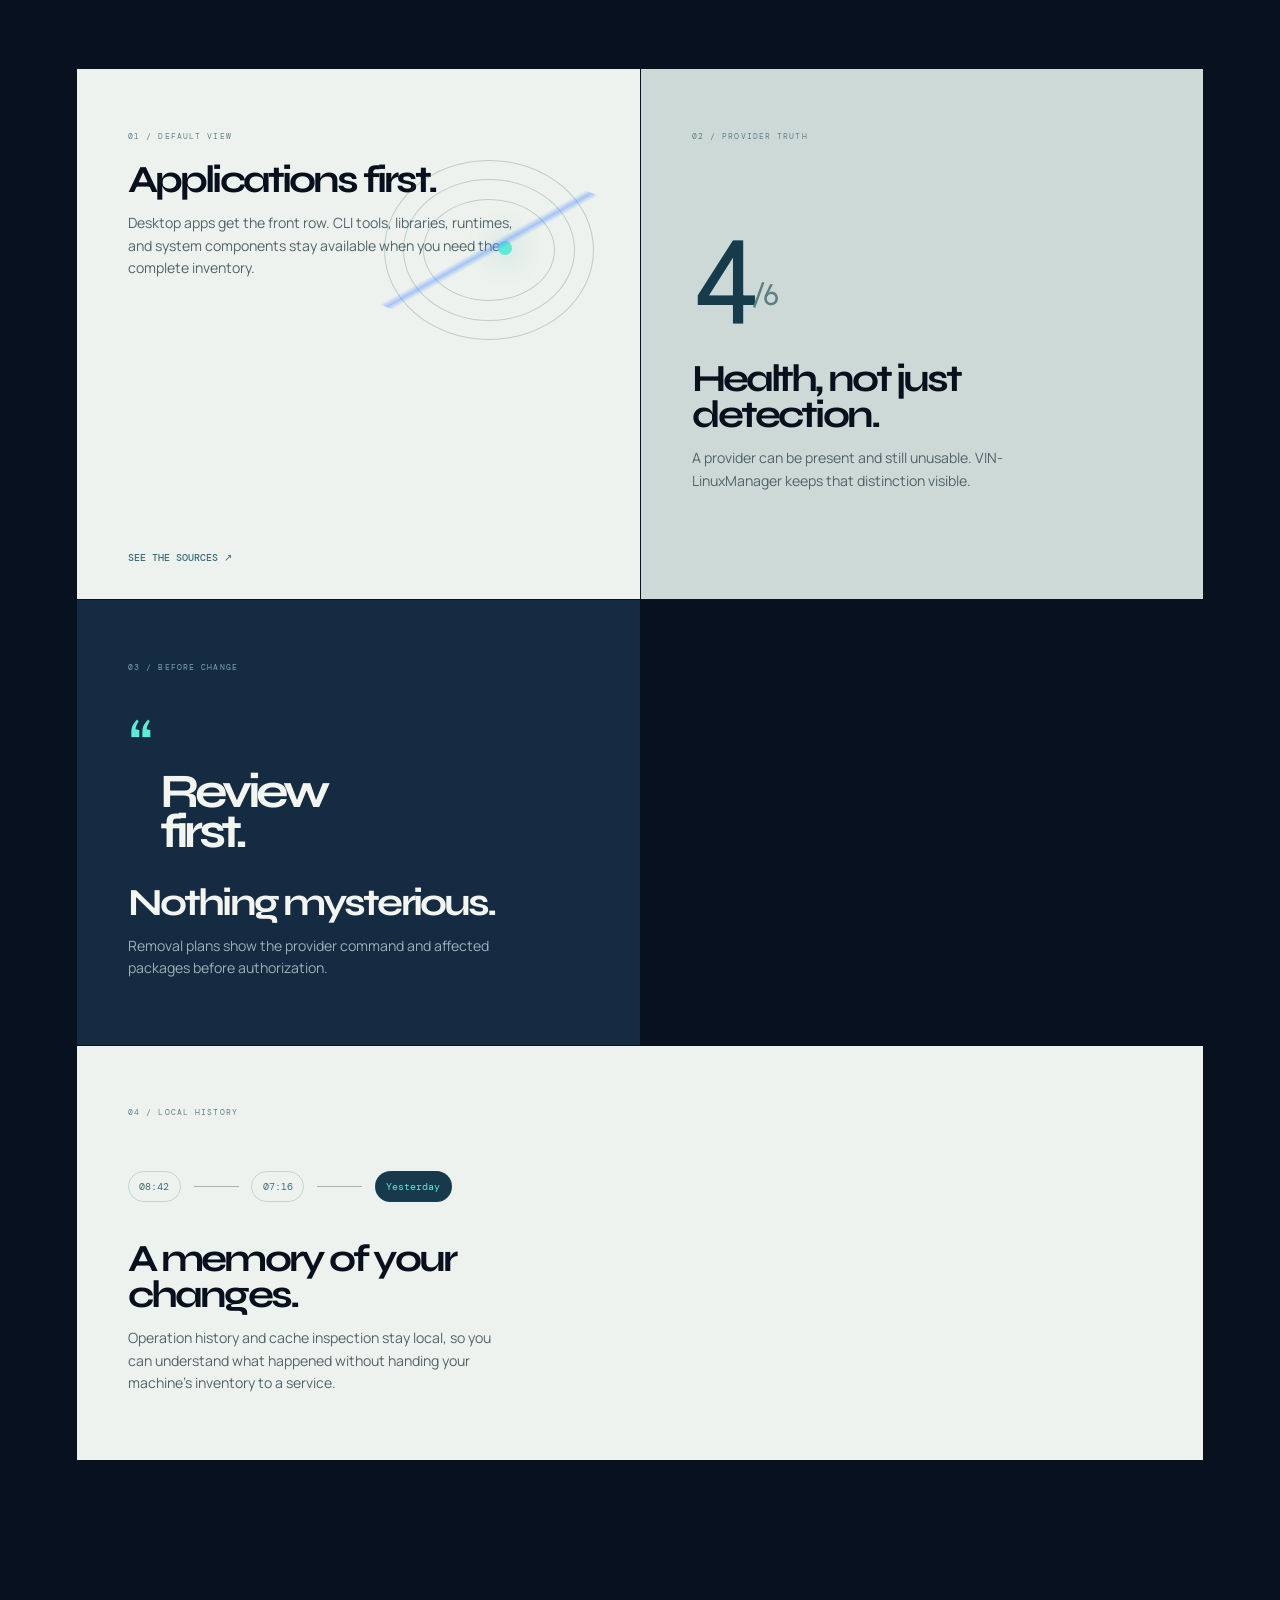
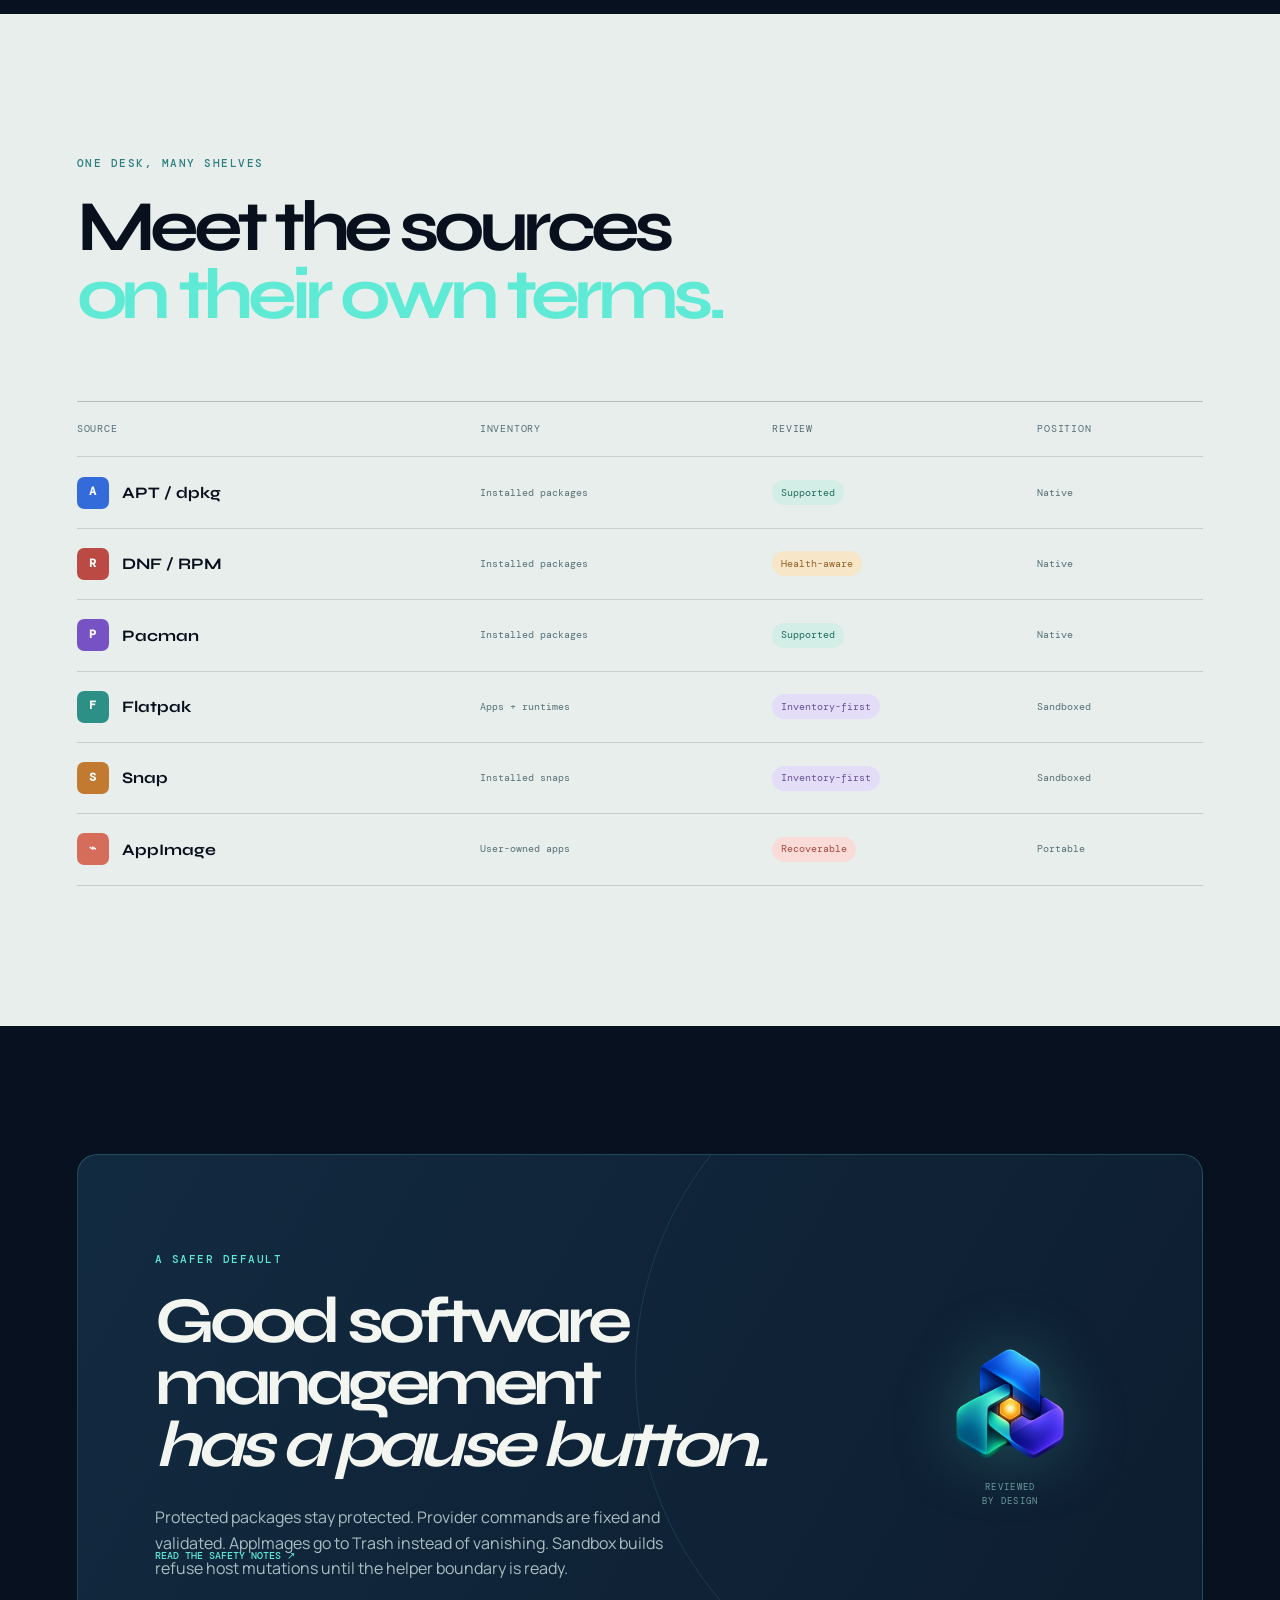
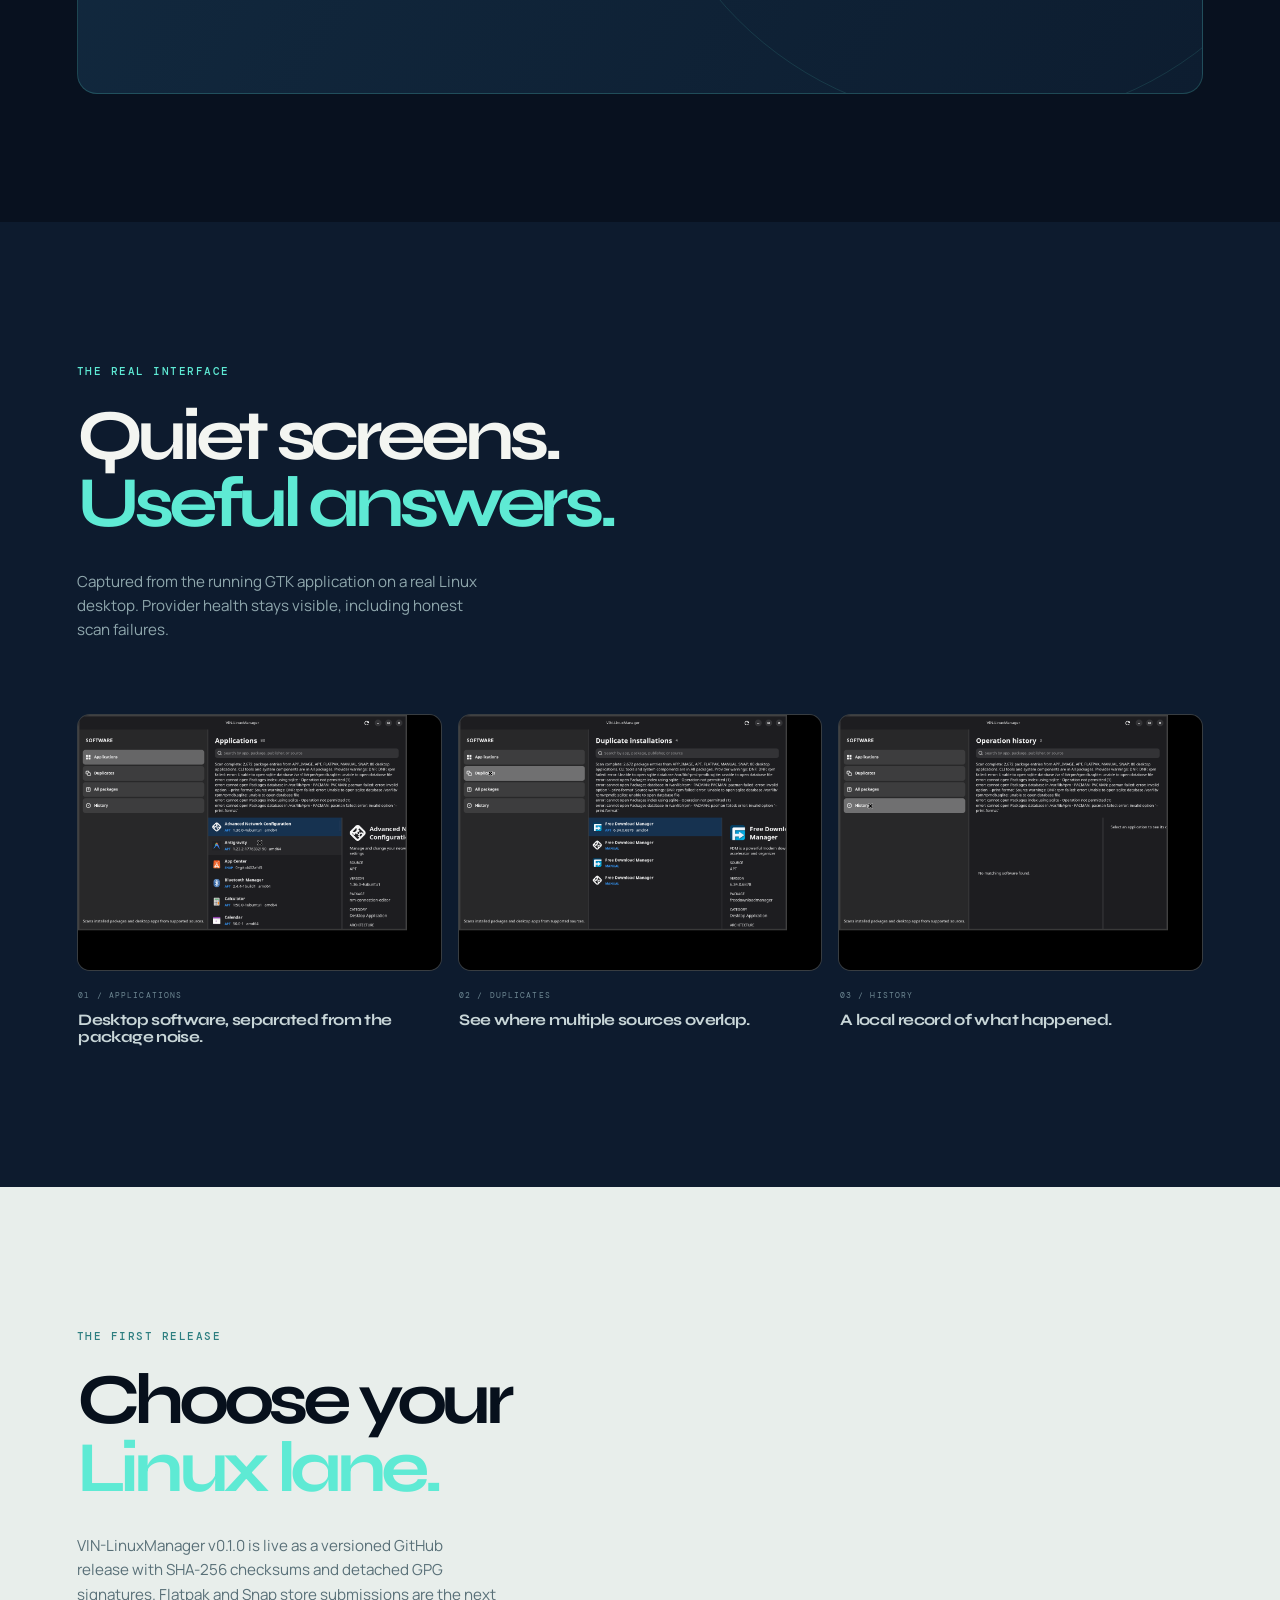
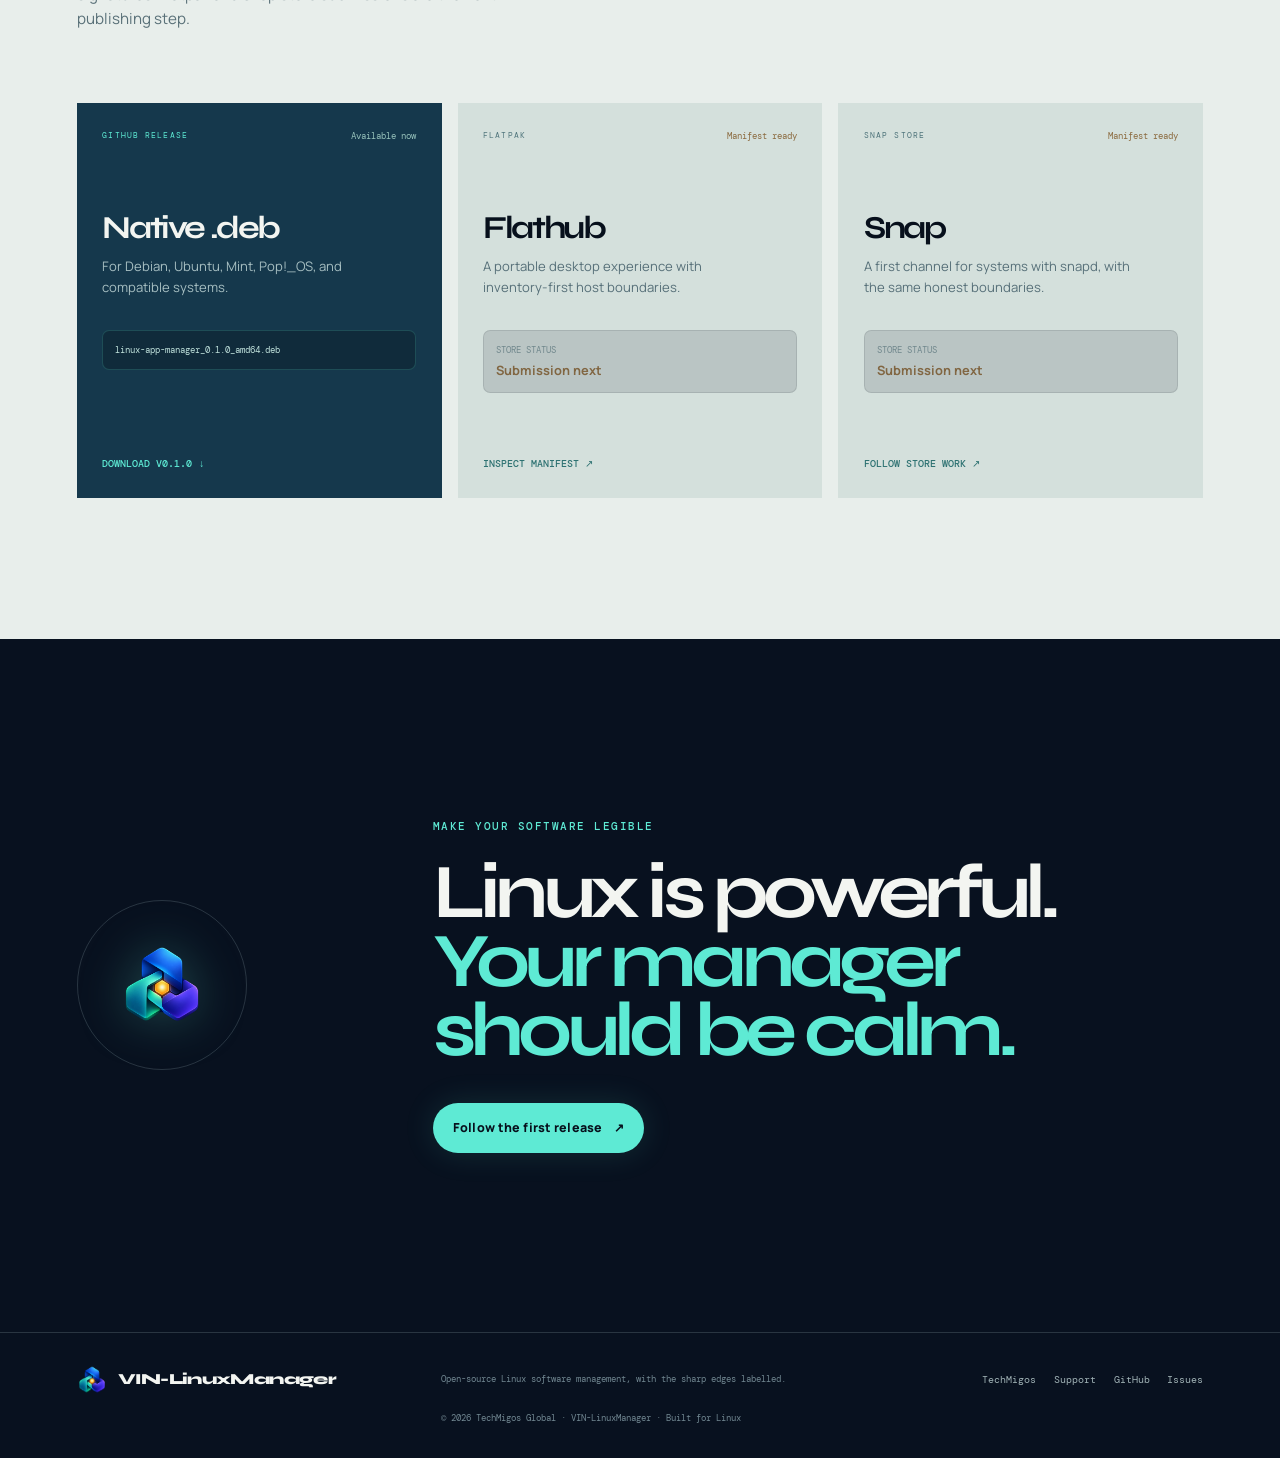
==== commit 2acc2b5f: "Finalize publisher metadata and release signing" ====
--- a/website/index.html
+++ b/website/index.html
@@ -34,6 +34,7 @@
           <a href="#why">Why it exists</a>
           <a href="#sources">Sources</a>
           <a href="#safety">Safety</a>
+          <a href="#screenshots">Screens</a>
           <a href="#install">Install</a>
           <a class="nav-cta" href="https://github.com/techmigosglobal/LinuxAppManager" target="_blank" rel="noreferrer">View source <span aria-hidden="true">↗</span></a>
         </nav>
@@ -136,8 +137,17 @@
           </div>
         </section>
 
+        <section class="screenshots-section section-pad" id="screenshots">
+          <div class="section-heading reveal"><p class="eyebrow">The real interface</p><h2>Quiet screens.<br /><span>Useful answers.</span></h2><p class="heading-note">Captured from the running GTK application on a real Linux desktop. Provider health stays visible, including honest scan failures.</p></div>
+          <div class="screenshot-grid reveal reveal-delay-1">
+            <figure><img src="assets/screenshots/applications.png" alt="VIN-LinuxManager Applications view showing installed desktop applications and provider warnings" loading="lazy" /><figcaption><span>01 / APPLICATIONS</span><strong>Desktop software, separated from the package noise.</strong></figcaption></figure>
+            <figure><img src="assets/screenshots/duplicates.png" alt="VIN-LinuxManager Duplicate installations view showing duplicate software sources" loading="lazy" /><figcaption><span>02 / DUPLICATES</span><strong>See where multiple sources overlap.</strong></figcaption></figure>
+            <figure><img src="assets/screenshots/history.png" alt="VIN-LinuxManager Operation history view showing local history" loading="lazy" /><figcaption><span>03 / HISTORY</span><strong>A local record of what happened.</strong></figcaption></figure>
+          </div>
+        </section>
+
         <section class="install-section section-pad" id="install">
-          <div class="section-heading reveal"><p class="eyebrow">The first release</p><h2>Choose your<br /><span>Linux lane.</span></h2><p class="heading-note">VIN-LinuxManager v0.1.0 is live as a versioned GitHub release with SHA-256 checksums. Flatpak and Snap store submissions are the next publishing step.</p></div>
+          <div class="section-heading reveal"><p class="eyebrow">The first release</p><h2>Choose your<br /><span>Linux lane.</span></h2><p class="heading-note">VIN-LinuxManager v0.1.0 is live as a versioned GitHub release with SHA-256 checksums and detached GPG signatures. Flatpak and Snap store submissions are the next publishing step.</p></div>
           <div class="install-grid reveal reveal-delay-1">
             <article class="install-card install-card-featured"><div class="install-card-top"><span class="install-label">GITHUB RELEASE</span><span class="install-status">Available now</span></div><h3>Native .deb</h3><p>For Debian, Ubuntu, Mint, Pop!_OS, and compatible systems.</p><div class="code-block"><code>linux-app-manager_0.1.0_amd64.deb</code></div><a href="https://github.com/techmigosglobal/LinuxAppManager/releases/download/v0.1.0/linux-app-manager_0.1.0_amd64.deb" target="_blank" rel="noreferrer">Download v0.1.0 <span aria-hidden="true">↓</span></a></article>
             <article class="install-card"><div class="install-card-top"><span class="install-label">FLATPAK</span><span class="install-status status-planned">Manifest ready</span></div><h3>Flathub</h3><p>A portable desktop experience with inventory-first host boundaries.</p><div class="install-placeholder"><span>Store status</span><strong>Submission next</strong></div><a href="https://github.com/techmigosglobal/LinuxAppManager/blob/v0.1.0/flatpak/io.github.techmigosglobal.LinuxAppManager.yml.in" target="_blank" rel="noreferrer">Inspect manifest <span aria-hidden="true">↗</span></a></article>
@@ -154,8 +164,8 @@
       <footer class="site-footer section-pad">
         <div class="footer-brand"><img src="assets/vin-linuxmanager-mark.png" alt="" width="30" height="30" /><span>VIN-LinuxManager</span></div>
         <p>Open-source Linux software management, with the sharp edges labelled.</p>
-        <div class="footer-links"><a href="https://github.com/techmigosglobal/LinuxAppManager" target="_blank" rel="noreferrer">GitHub</a><a href="https://github.com/techmigosglobal/LinuxAppManager/issues" target="_blank" rel="noreferrer">Issues</a><a href="https://github.com/techmigosglobal/LinuxAppManager/issues/new" target="_blank" rel="noreferrer">Contact</a></div>
-        <small>© 2026 VIN-LinuxManager maintainers · Built for Linux</small>
+        <div class="footer-links"><a href="https://techmigos.com" target="_blank" rel="noreferrer">TechMigos</a><a href="mailto:Vin-Linux-App-Manager@techmigos.com">Support</a><a href="https://github.com/techmigosglobal/LinuxAppManager" target="_blank" rel="noreferrer">GitHub</a><a href="https://github.com/techmigosglobal/LinuxAppManager/issues" target="_blank" rel="noreferrer">Issues</a></div>
+        <small>© 2026 TechMigos Global · VIN-LinuxManager · Built for Linux</small>
       </footer>
     </div>
     <script src="script.js" defer></script>
--- a/website/styles.css
+++ b/website/styles.css
@@ -17,6 +17,9 @@
 * { box-sizing: border-box; }
 img { max-width: 100%; }
 .brand img, .sidebar-logo img, .safety-seal img, .closing-mark img, .footer-brand img { display: block; object-fit: contain; }
+.screenshots-section { background: #0d1b2e; max-width: 1500px; margin: 0 auto; padding-top: clamp(6rem, 11vw, 10rem); padding-bottom: clamp(6rem, 11vw, 10rem); }.screenshots-section .heading-note { color: #8fa7ad; }.screenshot-grid { display: grid; gap: 1rem; grid-template-columns: repeat(3, minmax(0, 1fr)); margin-top: 4.5rem; }.screenshot-grid figure { margin: 0; }.screenshot-grid img { aspect-ratio: 1280 / 900; background: #1b1b1f; border: 1px solid var(--line); border-radius: .8rem; display: block; object-fit: cover; width: 100%; }.screenshot-grid figcaption { display: grid; gap: .55rem; padding: 1.1rem .1rem 0; }.screenshot-grid figcaption span { color: #6d8792; font-family: var(--mono); font-size: .53rem; letter-spacing: .13em; }.screenshot-grid figcaption strong { color: #c8d6d8; font-family: var(--display); font-size: 1rem; letter-spacing: -.04em; line-height: 1.1; }
+@media (max-width: 960px) { .screenshot-grid { grid-template-columns: 1fr 1fr; } .screenshot-grid figure:last-child { grid-column: span 2; max-width: calc(50% - .5rem); } }
+@media (max-width: 650px) { .screenshot-grid { grid-template-columns: 1fr; } .screenshot-grid figure:last-child { grid-column: auto; max-width: none; } }
 html { scroll-behavior: smooth; }
 body { margin: 0; background: var(--night); color: var(--paper); font-family: var(--body); font-size: 16px; line-height: 1.6; }
 body::before { content: ""; position: fixed; inset: 0; pointer-events: none; opacity: .11; z-index: 20; background-image: url("data:image/svg+xml,%3Csvg viewBox='0 0 180 180' xmlns='http://www.w3.org/2000/svg'%3E%3Cfilter id='n'%3E%3CfeTurbulence type='fractalNoise' baseFrequency='.75' numOctaves='3' stitchTiles='stitch'/%3E%3C/filter%3E%3Crect width='100%25' height='100%25' filter='url(%23n)' opacity='.16'/%3E%3C/svg%3E"); mix-blend-mode: soft-light; }
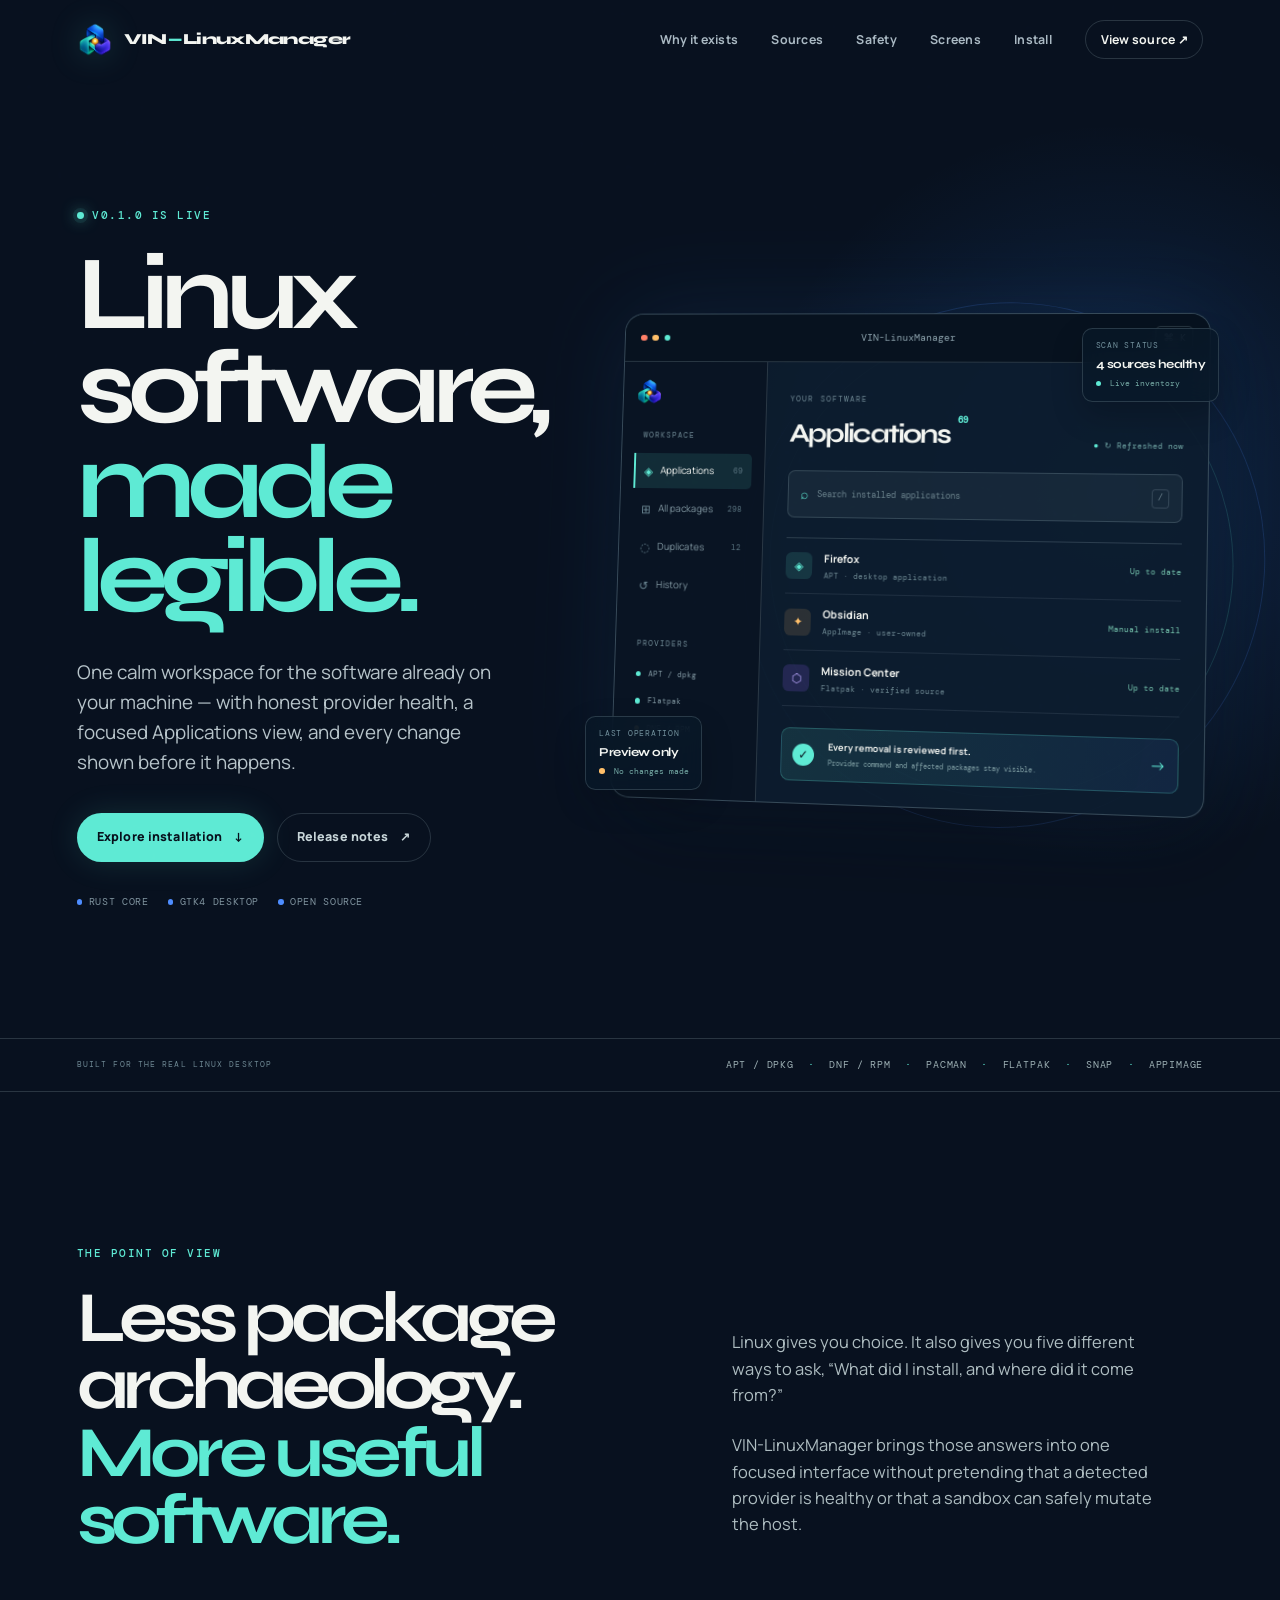
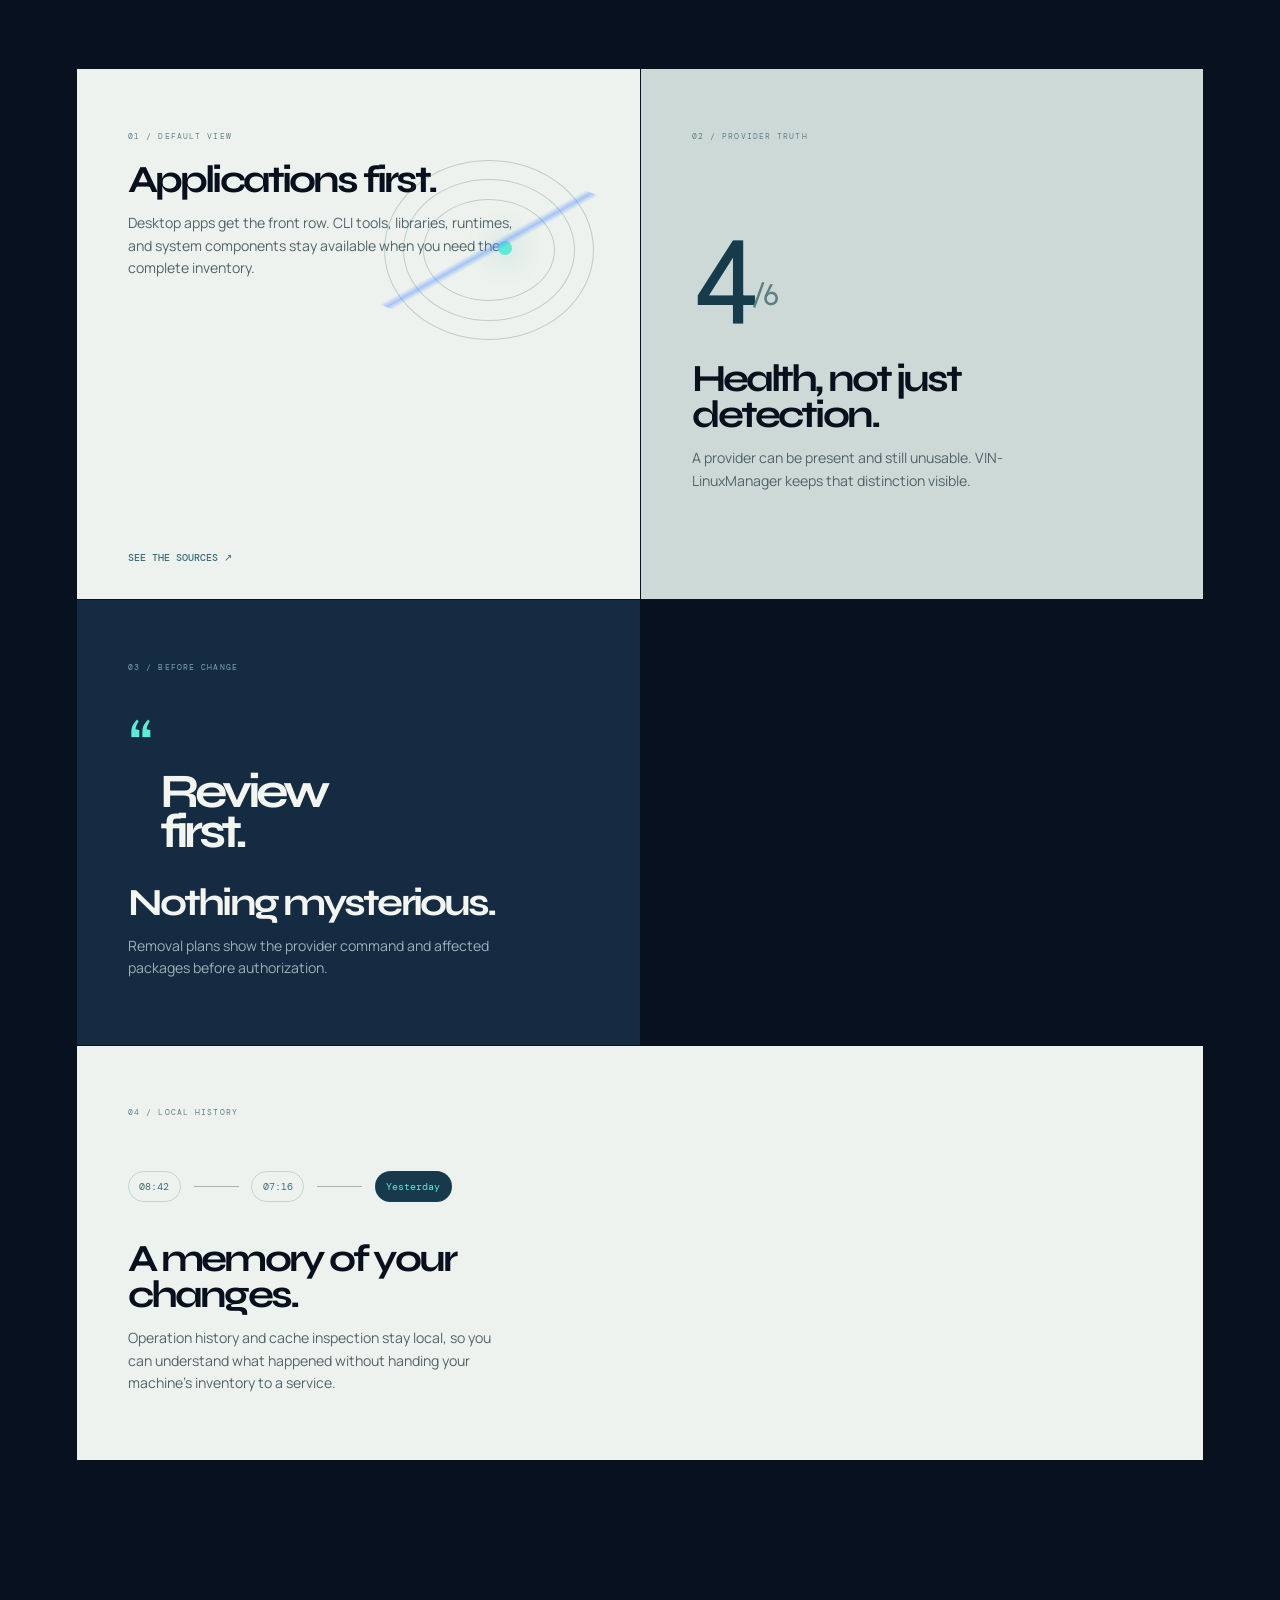
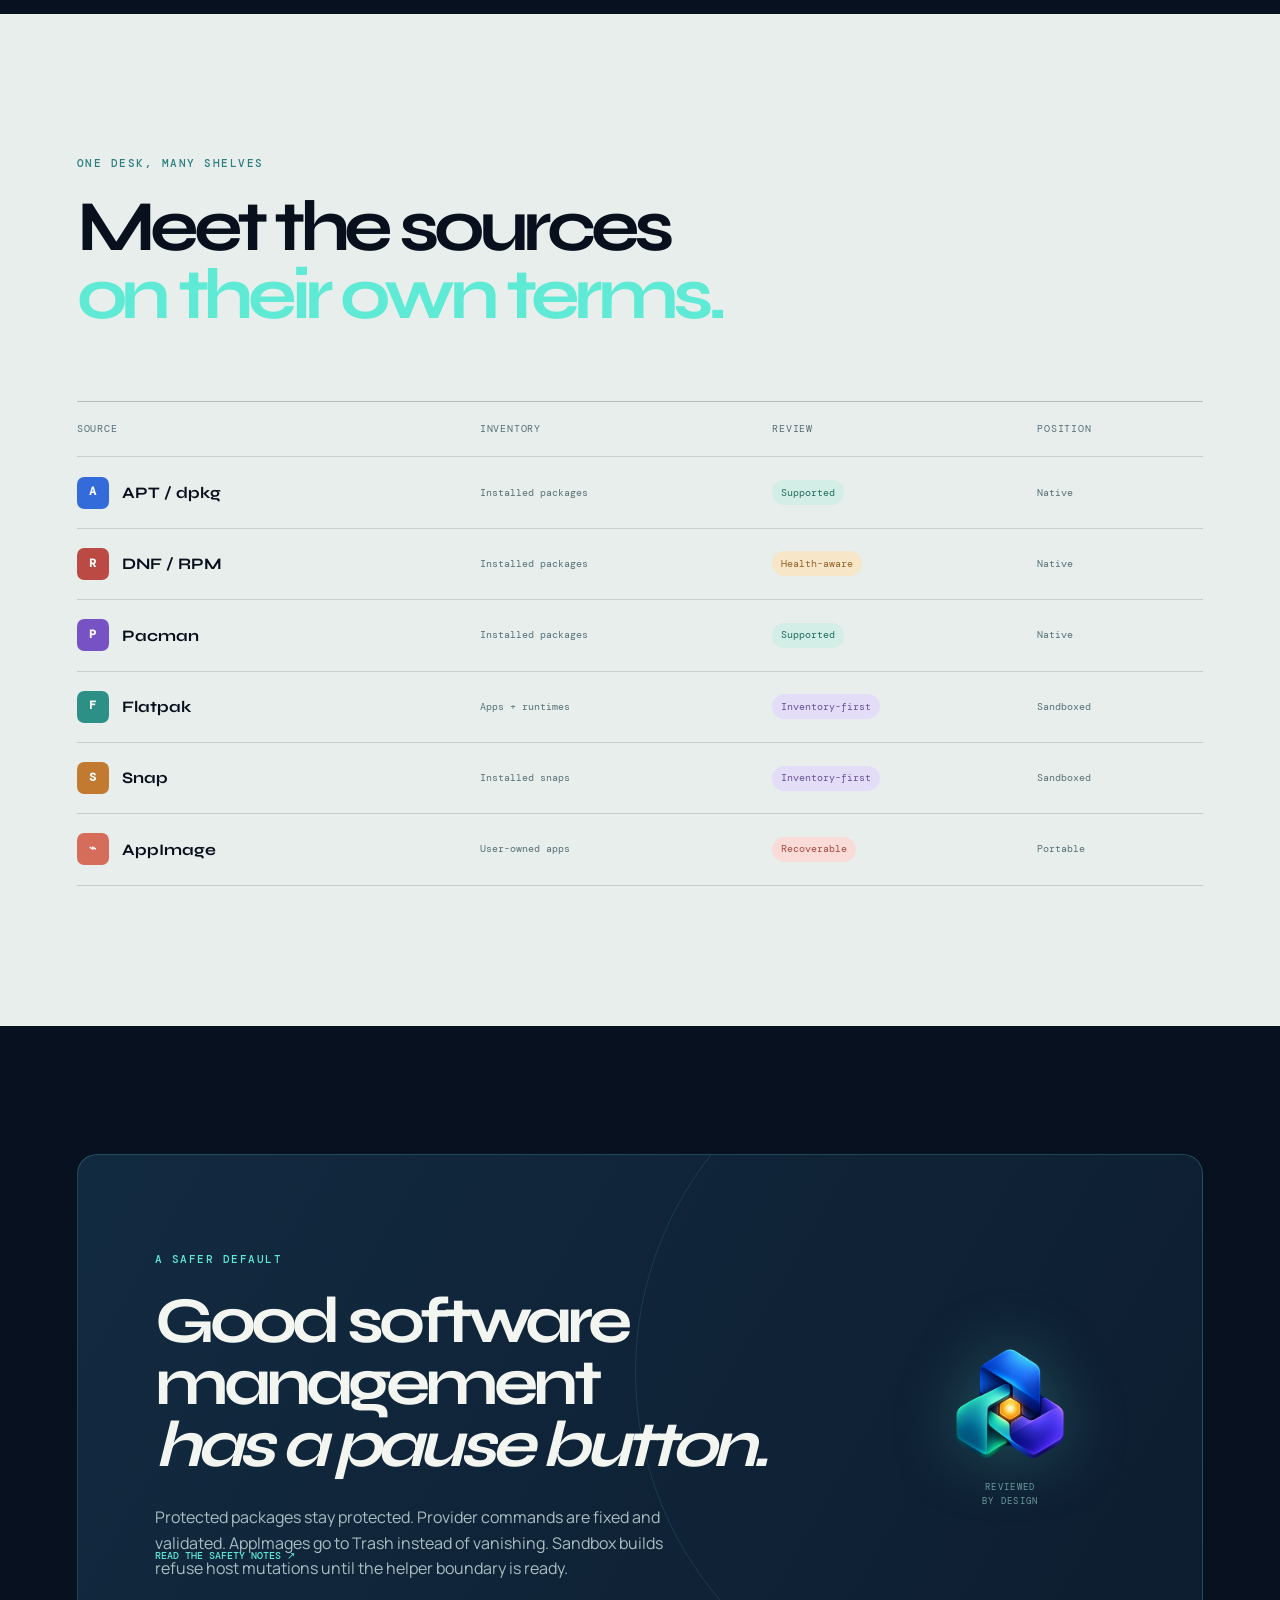
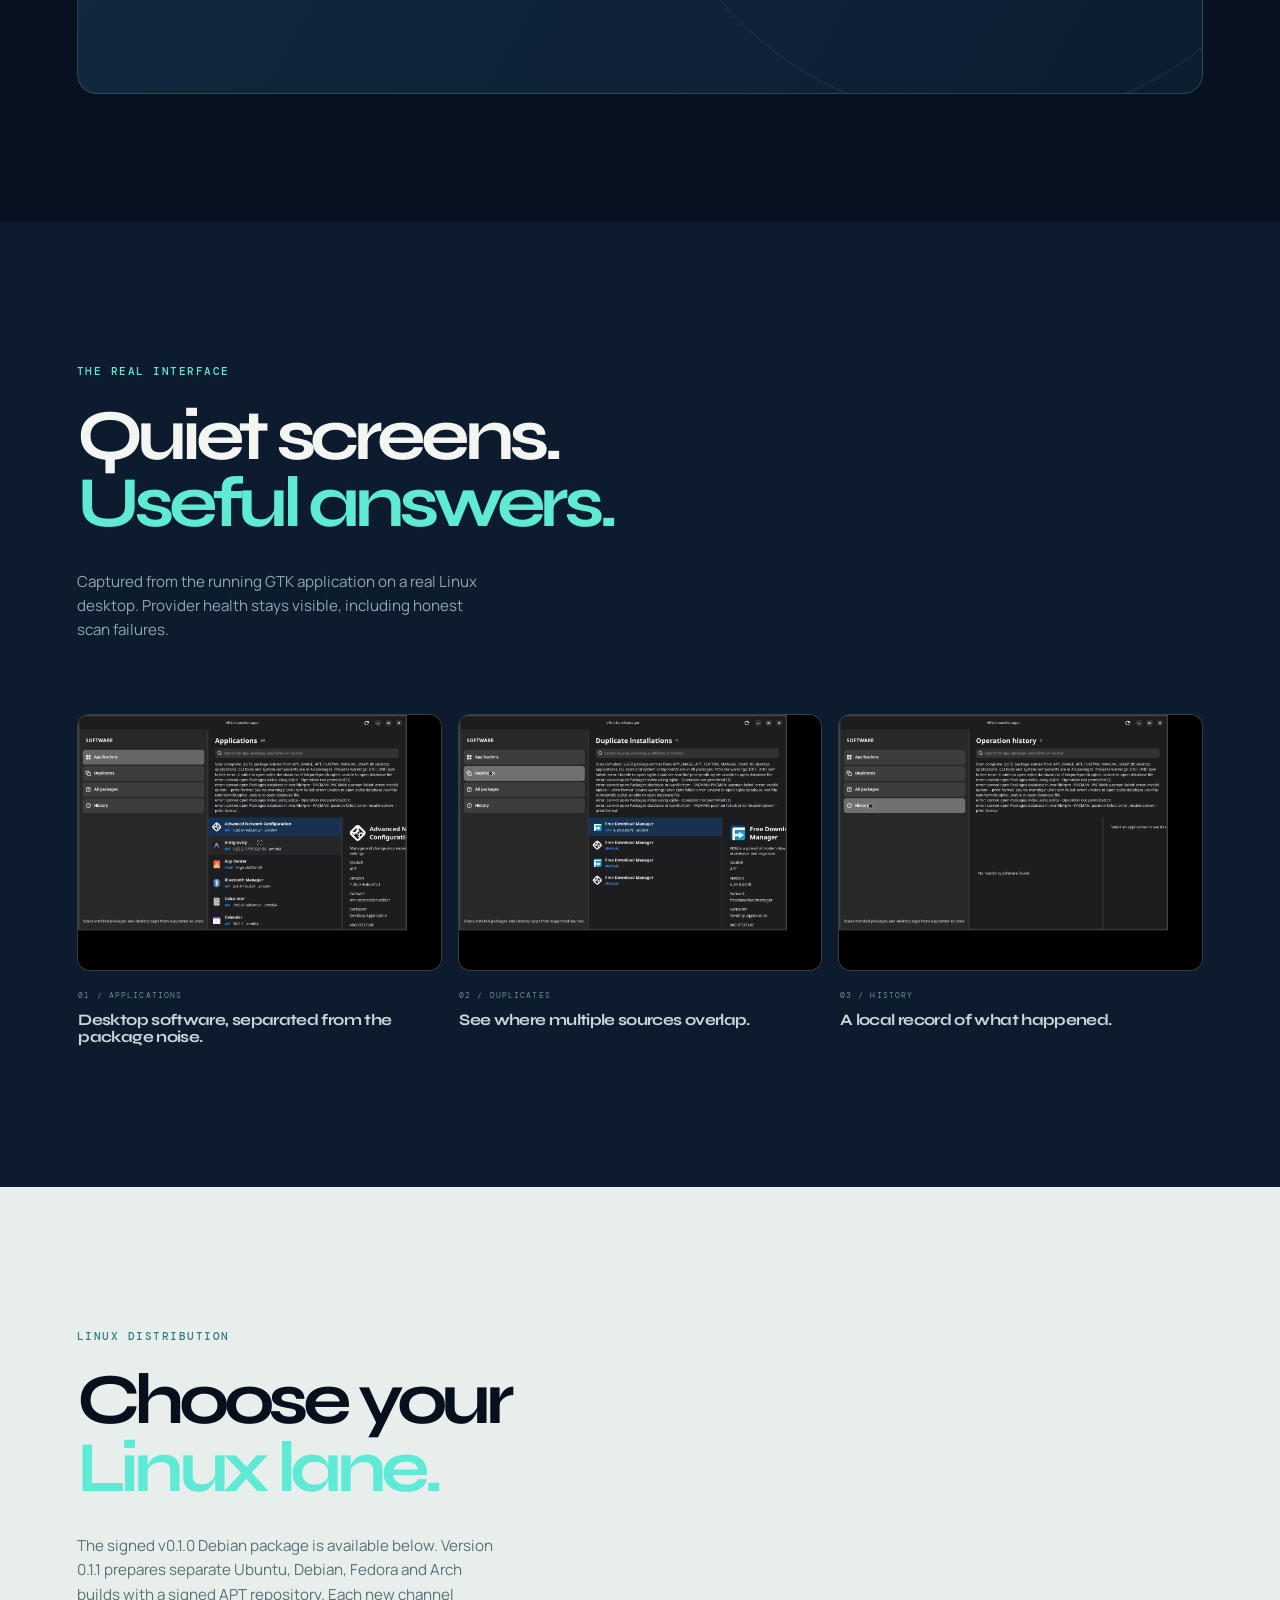
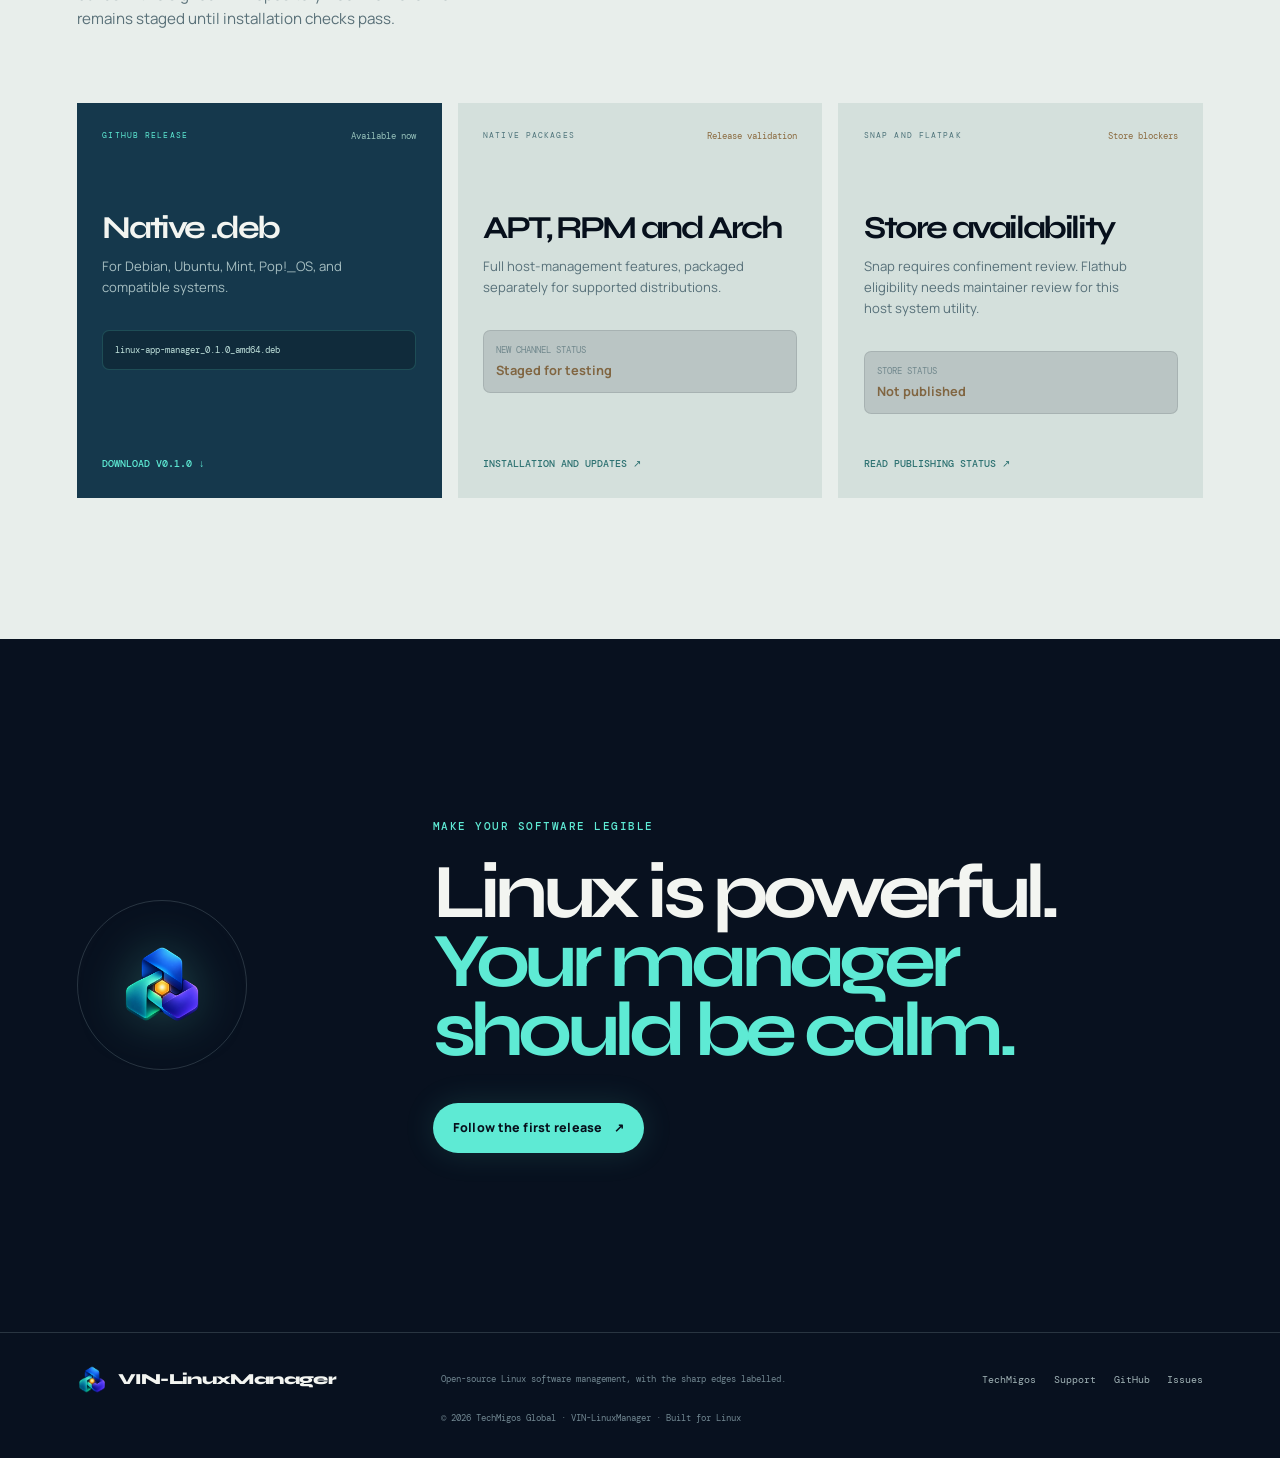
==== commit 5755b912: "Prepare native Linux publishing and signed APT distribution" ====
--- a/website/index.html
+++ b/website/index.html
@@ -147,11 +147,11 @@
         </section>
 
         <section class="install-section section-pad" id="install">
-          <div class="section-heading reveal"><p class="eyebrow">The first release</p><h2>Choose your<br /><span>Linux lane.</span></h2><p class="heading-note">VIN-LinuxManager v0.1.0 is live as a versioned GitHub release with SHA-256 checksums and detached GPG signatures. Flatpak and Snap store submissions are the next publishing step.</p></div>
+          <div class="section-heading reveal"><p class="eyebrow">Linux distribution</p><h2>Choose your<br /><span>Linux lane.</span></h2><p class="heading-note">The signed v0.1.0 Debian package is available below. Version 0.1.1 prepares separate Ubuntu, Debian, Fedora and Arch builds with a signed APT repository. Each new channel remains staged until installation checks pass.</p></div>
           <div class="install-grid reveal reveal-delay-1">
             <article class="install-card install-card-featured"><div class="install-card-top"><span class="install-label">GITHUB RELEASE</span><span class="install-status">Available now</span></div><h3>Native .deb</h3><p>For Debian, Ubuntu, Mint, Pop!_OS, and compatible systems.</p><div class="code-block"><code>linux-app-manager_0.1.0_amd64.deb</code></div><a href="https://github.com/techmigosglobal/LinuxAppManager/releases/download/v0.1.0/linux-app-manager_0.1.0_amd64.deb" target="_blank" rel="noreferrer">Download v0.1.0 <span aria-hidden="true">↓</span></a></article>
-            <article class="install-card"><div class="install-card-top"><span class="install-label">FLATPAK</span><span class="install-status status-planned">Manifest ready</span></div><h3>Flathub</h3><p>A portable desktop experience with inventory-first host boundaries.</p><div class="install-placeholder"><span>Store status</span><strong>Submission next</strong></div><a href="https://github.com/techmigosglobal/LinuxAppManager/blob/v0.1.0/flatpak/io.github.techmigosglobal.LinuxAppManager.yml.in" target="_blank" rel="noreferrer">Inspect manifest <span aria-hidden="true">↗</span></a></article>
-            <article class="install-card"><div class="install-card-top"><span class="install-label">SNAP STORE</span><span class="install-status status-planned">Manifest ready</span></div><h3>Snap</h3><p>A first channel for systems with snapd, with the same honest boundaries.</p><div class="install-placeholder"><span>Store status</span><strong>Submission next</strong></div><a href="https://github.com/techmigosglobal/LinuxAppManager/issues" target="_blank" rel="noreferrer">Follow store work <span aria-hidden="true">↗</span></a></article>
+            <article class="install-card"><div class="install-card-top"><span class="install-label">NATIVE PACKAGES</span><span class="install-status status-planned">Release validation</span></div><h3>APT, RPM and Arch</h3><p>Full host-management features, packaged separately for supported distributions.</p><div class="install-placeholder"><span>New channel status</span><strong>Staged for testing</strong></div><a href="install.html">Installation and updates <span aria-hidden="true">↗</span></a></article>
+            <article class="install-card"><div class="install-card-top"><span class="install-label">SNAP AND FLATPAK</span><span class="install-status status-planned">Store blockers</span></div><h3>Store availability</h3><p>Snap requires confinement review. Flathub eligibility needs maintainer review for this host system utility.</p><div class="install-placeholder"><span>Store status</span><strong>Not published</strong></div><a href="https://github.com/techmigosglobal/LinuxAppManager/blob/main/docs/PUBLISHING_STATUS.md" target="_blank" rel="noreferrer">Read publishing status <span aria-hidden="true">↗</span></a></article>
           </div>
         </section>
 
